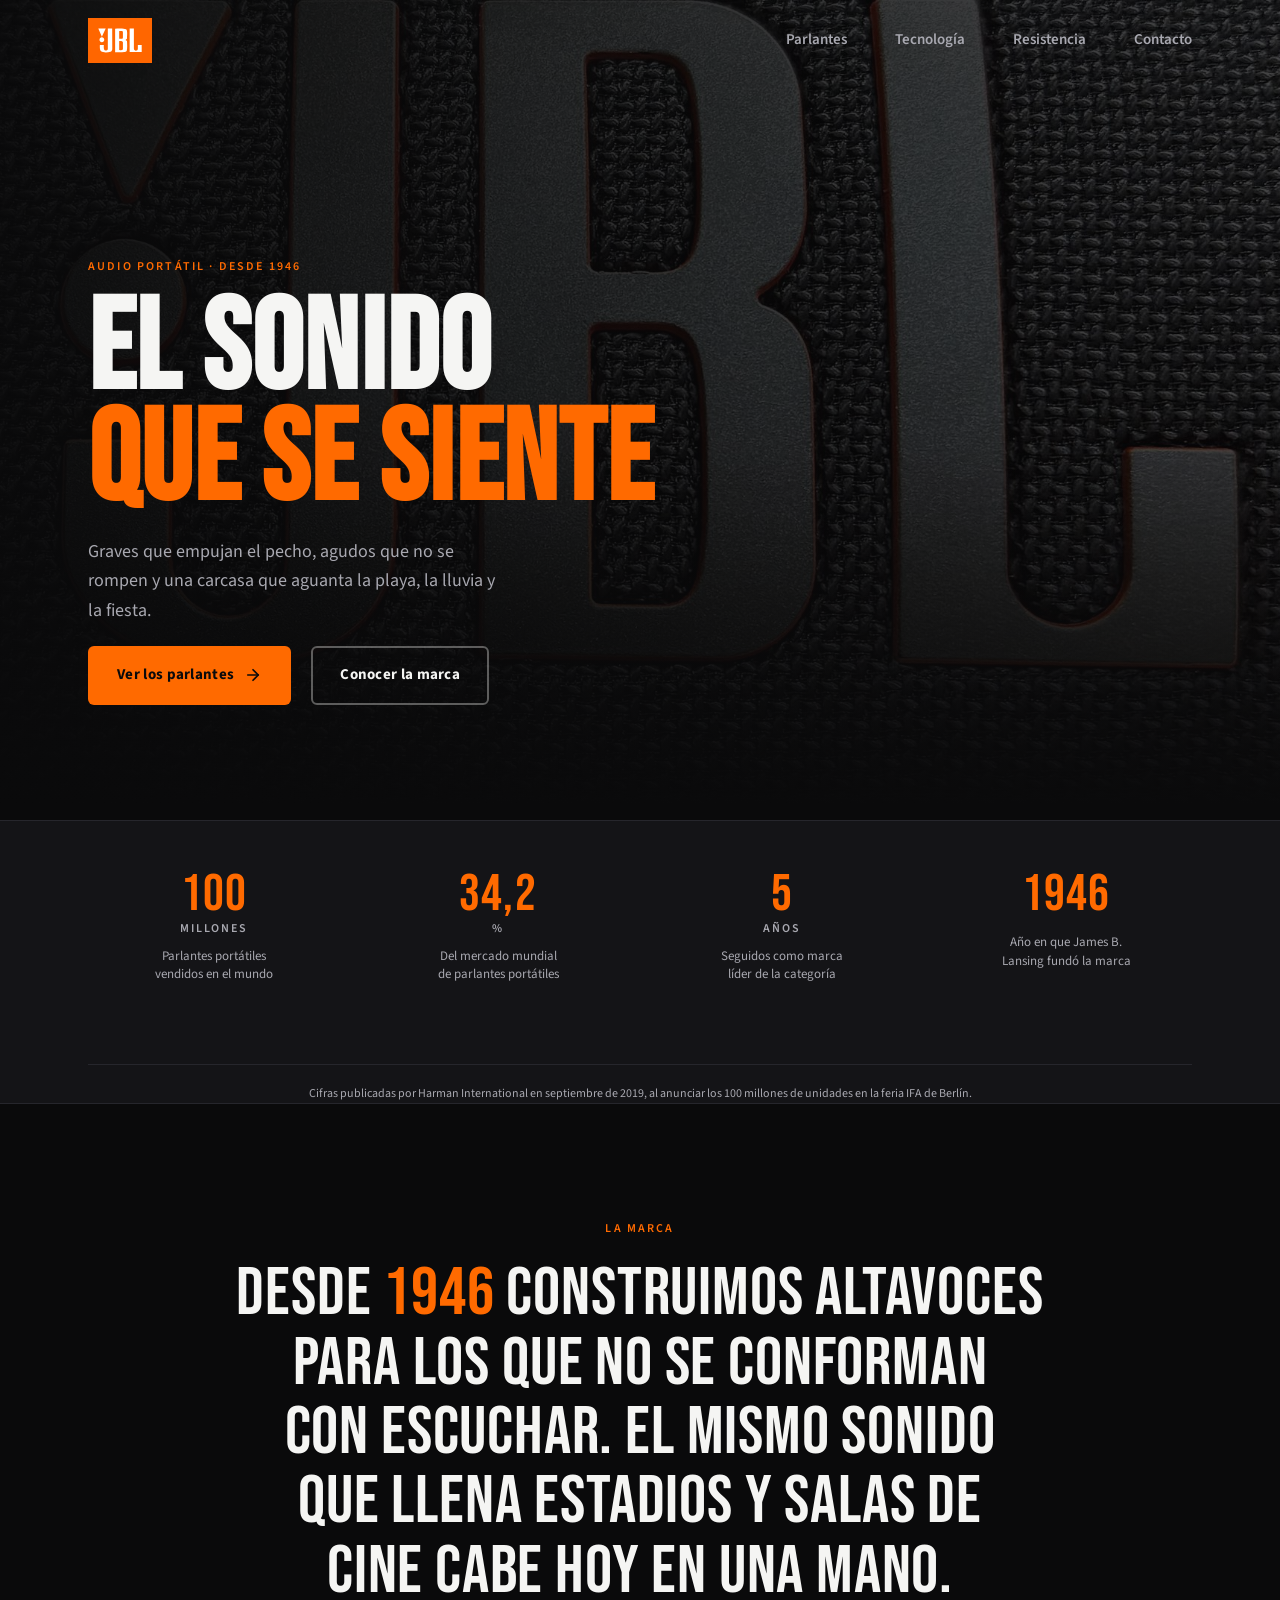
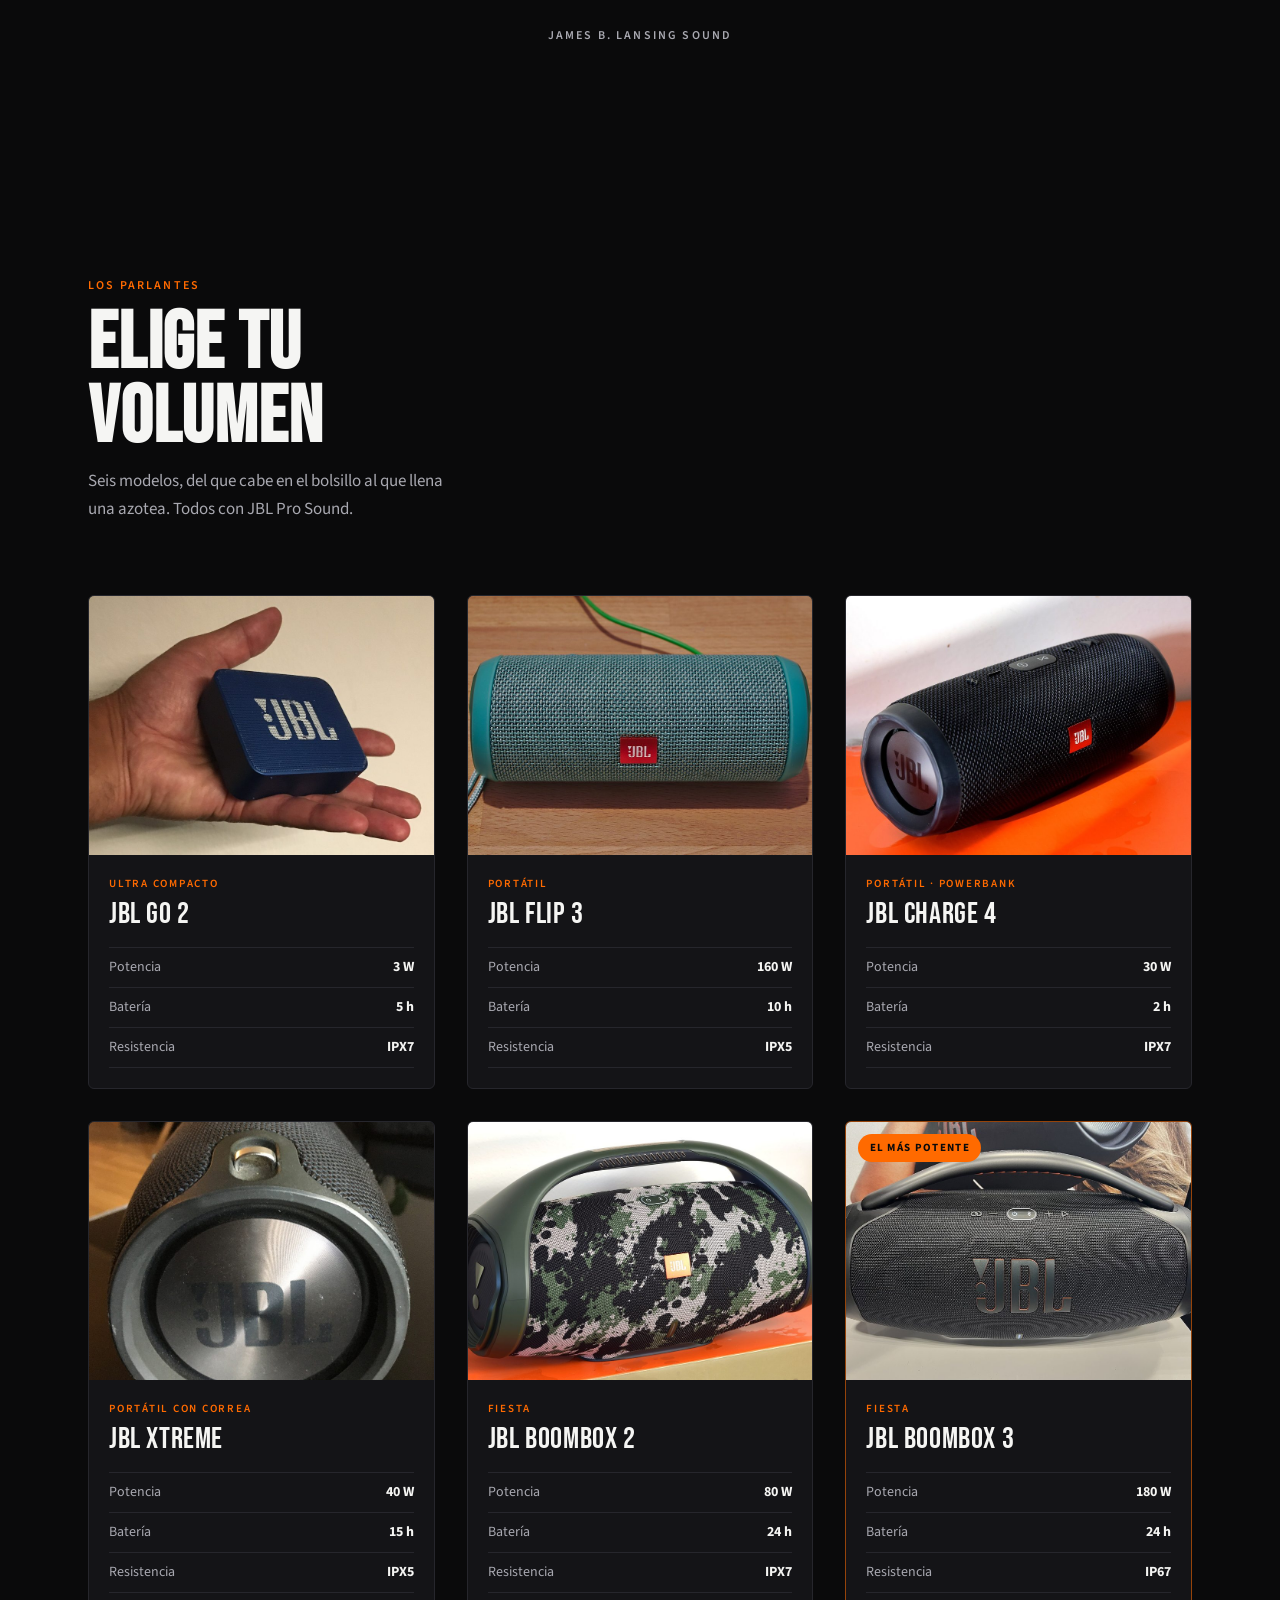
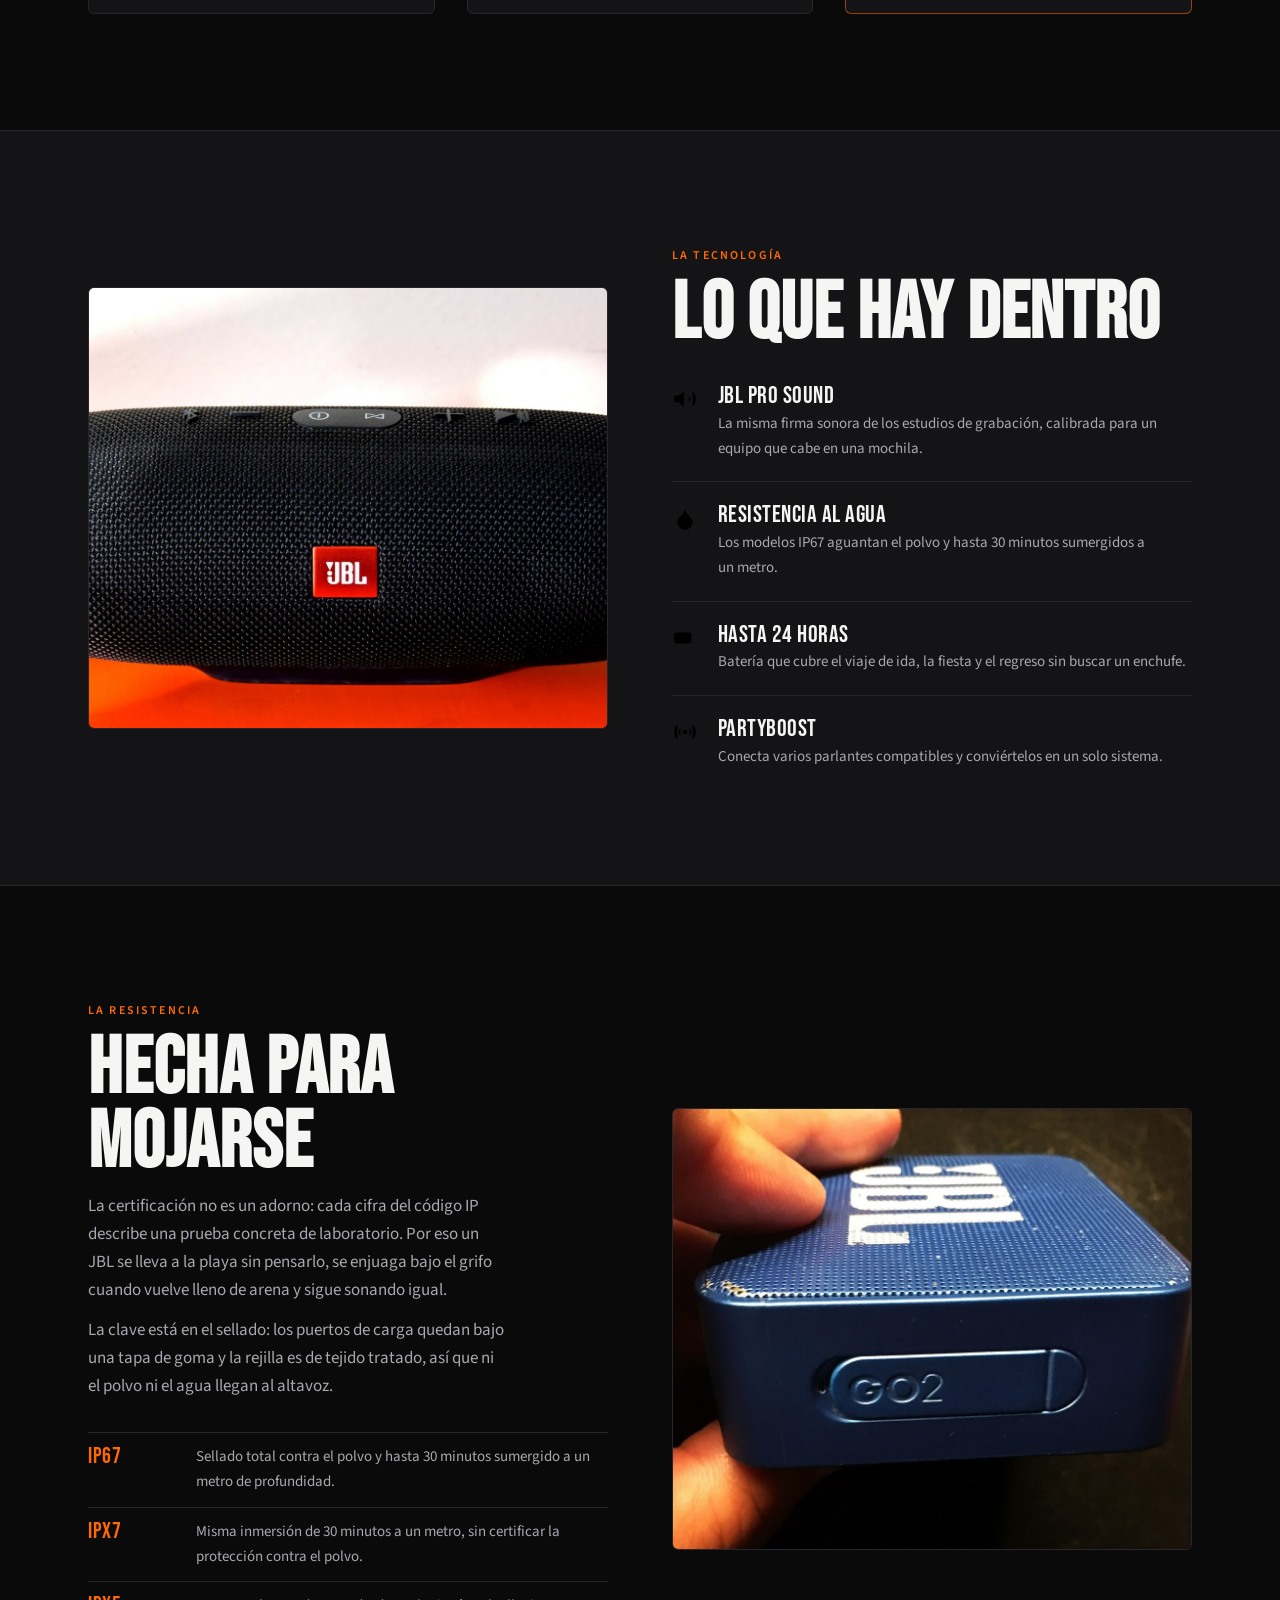
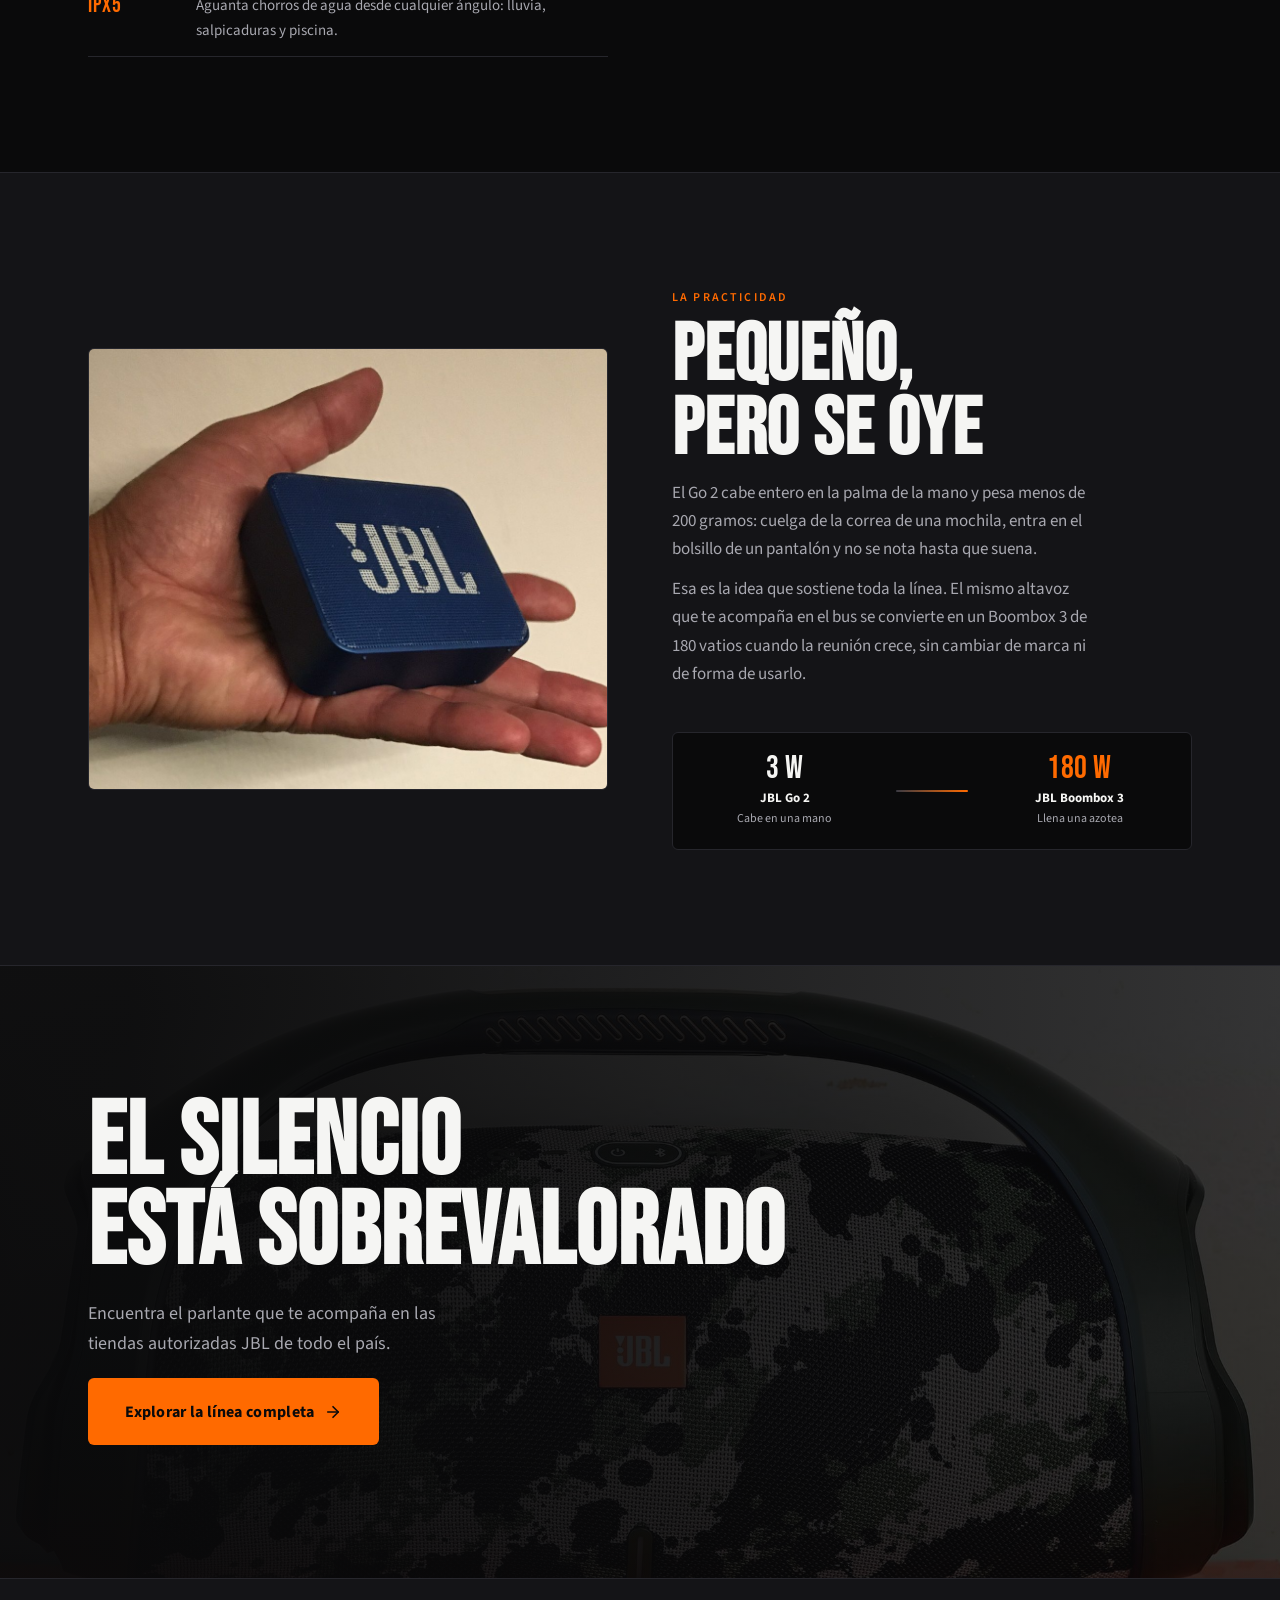
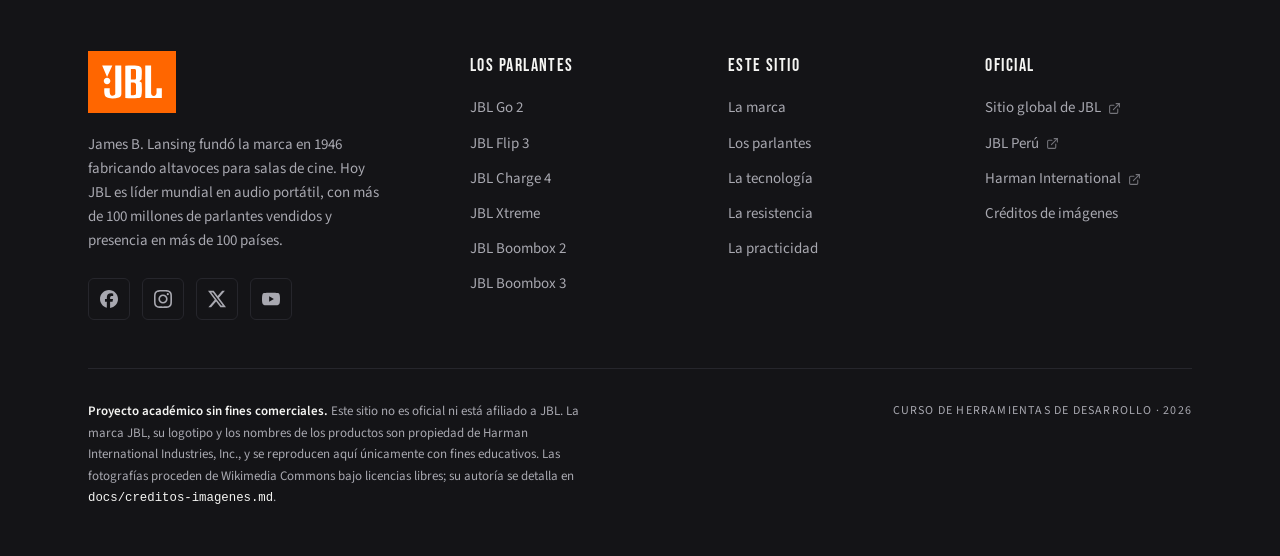
==== index.html @ 7447c2e7 "fix: restaura la guardia .js para que el contenido se vea sin JavaScript El refactor 12c2f37 quito l" ====
<!DOCTYPE html>
<html lang="es">
<head>
  <meta charset="UTF-8">
  <meta name="viewport" content="width=device-width, initial-scale=1.0">

  <title>JBL — El sonido que se siente</title>
  <meta name="description" content="Conoce la línea de parlantes portátiles JBL: JBL Pro Sound, resistencia al agua y hasta 24 horas de batería. Del Go 2 de bolsillo al Boombox 3 de 180 vatios.">
  <meta name="theme-color" content="#0a0a0b">

  <meta property="og:type" content="website">
  <meta property="og:title" content="JBL — El sonido que se siente">
  <meta property="og:description" content="Parlantes portátiles con JBL Pro Sound. Del Go 2 de bolsillo al Boombox 3 de 180 vatios.">
  <meta property="og:image" content="assets/img/hero-marca.jpg">
  <meta property="og:locale" content="es_PE">

  <link rel="preconnect" href="https://fonts.googleapis.com">
  <link rel="preconnect" href="https://fonts.gstatic.com" crossorigin>
  <link href="https://fonts.googleapis.com/css2?family=Bebas+Neue&family=Source+Sans+3:wght@300;400;600;700&display=swap" rel="stylesheet">
  <link rel="stylesheet" href="css/estilos.css">

  <!-- Marca que JavaScript está activo. Las apariciones al hacer scroll sólo
       se aplican si existe esta clase: sin JS la página se ve completa. -->
  <script>document.documentElement.classList.add('js');</script>
</head>
<body>

<a class="salto" href="#contenido">Saltar al contenido</a>

<!-- Iconos de trazo, estilo Lucide. Se definen una vez y se reutilizan. -->
<svg class="sprite" aria-hidden="true" focusable="false">
  <symbol id="ico-sonido" viewBox="0 0 24 24"><path d="M11 5 6 9H2v6h4l5 4V5Z"/><path d="M15.54 8.46a5 5 0 0 1 0 7.07"/><path d="M19.07 4.93a10 10 0 0 1 0 14.14"/></symbol>
  <symbol id="ico-agua" viewBox="0 0 24 24"><path d="M12 22a7 7 0 0 0 7-7c0-2-1-3.9-3-5.5s-3.5-4-4-6.5c-.5 2.5-2 4.9-4 6.5S5 13 5 15a7 7 0 0 0 7 7Z"/></symbol>
  <symbol id="ico-bateria" viewBox="0 0 24 24"><rect x="2" y="7" width="16" height="10" rx="2"/><path d="M22 11v2"/><path d="M6 11v2"/><path d="M10 11v2"/></symbol>
  <symbol id="ico-enlace" viewBox="0 0 24 24"><path d="M4.93 19.07a10 10 0 0 1 0-14.14"/><path d="M19.07 4.93a10 10 0 0 1 0 14.14"/><path d="M7.76 16.24a6 6 0 0 1 0-8.49"/><path d="M16.24 7.76a6 6 0 0 1 0 8.49"/><circle cx="12" cy="12" r="2"/></symbol>
  <symbol id="ico-flecha" viewBox="0 0 24 24"><path d="M5 12h14"/><path d="m12 5 7 7-7 7"/></symbol>
  <symbol id="ico-externo" viewBox="0 0 24 24"><path d="M18 13v6a2 2 0 0 1-2 2H5a2 2 0 0 1-2-2V8a2 2 0 0 1 2-2h6"/><path d="M15 3h6v6"/><path d="M10 14 21 3"/></symbol>
</svg>

<!-- Logotipos de las redes sociales. Van rellenos, no de trazo, que es como
     se dibujan las marcas y como se leen mejor en tamaño pequeño. -->
<svg class="sprite" aria-hidden="true" focusable="false">
  <symbol id="red-facebook" viewBox="0 0 24 24"><path d="M9.101 23.691v-7.98H6.627v-3.667h2.474v-1.58c0-4.085 1.848-5.978 5.858-5.978.401 0 .955.042 1.468.103a8.68 8.68 0 0 1 1.141.195v3.325a8.623 8.623 0 0 0-.653-.036 26.805 26.805 0 0 0-.733-.009c-.707 0-1.259.096-1.675.309a1.686 1.686 0 0 0-.679.622c-.258.42-.374.995-.374 1.752v1.297h3.919l-.386 2.103-.287 1.564h-3.246v8.245C19.396 23.238 24 18.179 24 12.044c0-6.627-5.373-12-12-12s-12 5.373-12 12c0 5.628 3.874 10.35 9.101 11.647Z"/></symbol>
  <symbol id="red-instagram" viewBox="0 0 24 24"><path d="M12 0C8.74 0 8.333.015 7.053.072 5.775.132 4.905.333 4.14.63c-.789.306-1.459.717-2.126 1.384S.935 3.35.63 4.14C.333 4.905.131 5.775.072 7.053.012 8.333 0 8.74 0 12s.015 3.667.072 4.947c.06 1.277.261 2.148.558 2.913.306.788.717 1.459 1.384 2.126.667.666 1.336 1.079 2.126 1.384.766.296 1.636.499 2.913.558C8.333 23.988 8.74 24 12 24s3.667-.015 4.947-.072c1.277-.06 2.148-.262 2.913-.558.788-.306 1.459-.718 2.126-1.384.666-.667 1.079-1.335 1.384-2.126.296-.765.499-1.636.558-2.913.06-1.28.072-1.687.072-4.947s-.015-3.667-.072-4.947c-.06-1.277-.262-2.149-.558-2.913-.306-.789-.718-1.459-1.384-2.126C21.319 1.347 20.651.935 19.86.63c-.765-.297-1.636-.499-2.913-.558C15.667.012 15.26 0 12 0zm0 2.16c3.203 0 3.585.016 4.85.071 1.17.055 1.805.249 2.227.415.562.217.96.477 1.382.896.419.42.679.819.896 1.381.164.422.36 1.057.413 2.227.057 1.266.07 1.646.07 4.85s-.015 3.585-.074 4.85c-.061 1.17-.256 1.805-.421 2.227-.224.562-.479.96-.899 1.382-.419.419-.824.679-1.38.896-.42.164-1.065.36-2.235.413-1.274.057-1.649.07-4.859.07-3.211 0-3.586-.015-4.859-.074-1.171-.061-1.816-.256-2.236-.421-.569-.224-.96-.479-1.379-.899-.421-.419-.69-.824-.9-1.38-.165-.42-.359-1.065-.42-2.235-.045-1.26-.061-1.649-.061-4.844 0-3.196.016-3.586.061-4.861.061-1.17.255-1.814.42-2.234.21-.57.479-.96.9-1.381.419-.419.81-.689 1.379-.898.42-.166 1.051-.361 2.221-.421 1.275-.045 1.65-.06 4.859-.06l.045.03zm0 3.678a6.162 6.162 0 1 0 0 12.324 6.162 6.162 0 1 0 0-12.324zM12 16c-2.21 0-4-1.79-4-4s1.79-4 4-4 4 1.79 4 4-1.79 4-4 4zm7.846-10.405a1.441 1.441 0 0 1-2.88 0 1.44 1.44 0 0 1 2.88 0z"/></symbol>
  <symbol id="red-x" viewBox="0 0 24 24"><path d="M18.901 1.153h3.68l-8.04 9.19L24 22.846h-7.406l-5.8-7.584-6.638 7.584H.474l8.6-9.83L0 1.154h7.594l5.243 6.932ZM17.61 20.644h2.039L6.486 3.24H4.298Z"/></symbol>
  <symbol id="red-youtube" viewBox="0 0 24 24"><path d="M23.498 6.186a3.016 3.016 0 0 0-2.122-2.136C19.505 3.545 12 3.545 12 3.545s-7.505 0-9.377.505A3.017 3.017 0 0 0 .502 6.186C0 8.07 0 12 0 12s0 3.93.502 5.814a3.016 3.016 0 0 0 2.122 2.136c1.871.505 9.376.505 9.376.505s7.505 0 9.377-.505a3.015 3.015 0 0 0 2.122-2.136C24 15.93 24 12 24 12s0-3.93-.502-5.814zM9.545 15.568V8.432L15.818 12l-6.273 3.568z"/></symbol>
</svg>

<!-- ================= NAVEGACIÓN ================= -->
<header class="nav" id="nav">
  <div class="nav__caja">
    <a class="marca" href="#inicio" aria-label="JBL, ir al inicio">
      <img src="assets/img/logo-jbl.svg" alt="JBL" width="64" height="45">
    </a>

    <nav class="nav__menu" id="menu" aria-label="Navegación principal">
      <a href="#parlantes">Parlantes</a>
      <a href="#tecnologia">Tecnología</a>
      <a href="#resistencia">Resistencia</a>
      <a href="#contacto">Contacto</a>
    </nav>

    <button class="nav__boton" id="navBoton" aria-label="Abrir menú" aria-expanded="false" aria-controls="menu">
      <span aria-hidden="true"></span>
      <span aria-hidden="true"></span>
    </button>
  </div>
</header>

<main id="contenido">

  <!-- ================= PORTADA ================= -->
  <section class="portada" id="inicio">
    <img class="portada__fondo" src="assets/img/hero-marca.jpg" alt="" aria-hidden="true">
    <div class="contenedor portada__contenido">
      <p class="etiqueta reveal">Audio portátil · Desde 1946</p>
      <h1 class="portada__titulo reveal">
        El sonido<br>
        <span class="acento">que se siente</span>
      </h1>
      <p class="portada__bajada reveal">
        Graves que empujan el pecho, agudos que no se rompen y una carcasa que
        aguanta la playa, la lluvia y la fiesta.
      </p>
      <div class="acciones reveal">
        <a class="boton boton--solido" href="#parlantes">
          Ver los parlantes
          <svg class="boton__ico" aria-hidden="true"><use href="#ico-flecha"/></svg>
        </a>
        <a class="boton boton--linea" href="#marca">Conocer la marca</a>
      </div>
    </div>
  </section>

  <!-- ================= CIFRAS ================= -->
  <section class="cifras" aria-label="La marca en cifras">
    <div class="contenedor">
      <div class="cifras__rejilla">
        <div class="cifra">
          <p class="cifra__dato">100<span class="cifra__unidad">millones</span></p>
          <p class="cifra__pie">Parlantes portátiles vendidos en el mundo</p>
        </div>
        <div class="cifra">
          <p class="cifra__dato">34,2<span class="cifra__unidad">%</span></p>
          <p class="cifra__pie">Del mercado mundial de parlantes portátiles</p>
        </div>
        <div class="cifra">
          <p class="cifra__dato">5<span class="cifra__unidad">años</span></p>
          <p class="cifra__pie">Seguidos como marca líder de la categoría</p>
        </div>
        <div class="cifra">
          <p class="cifra__dato">1946</p>
          <p class="cifra__pie">Año en que James B. Lansing fundó la marca</p>
        </div>
      </div>
      <p class="cifras__fuente">
        Cifras publicadas por Harman International en septiembre de 2019, al
        anunciar los 100 millones de unidades en la feria IFA de Berlín.
      </p>
    </div>
  </section>

  <!-- ================= MARCA ================= -->
  <section class="seccion" id="marca">
    <div class="contenedor bloque-marca">
      <p class="etiqueta reveal">La marca</p>
      <p class="declaracion reveal">
        Desde <strong>1946</strong> construimos altavoces para los que no se
        conforman con escuchar. El mismo sonido que llena estadios y salas de
        cine cabe hoy en una mano.
      </p>
      <p class="firma reveal">James B. Lansing Sound</p>
    </div>
  </section>

  <!-- ================= PARLANTES ================= -->
  <section class="seccion" id="parlantes">
    <div class="contenedor">
      <header class="cabecera">
        <p class="etiqueta reveal">Los parlantes</p>
        <h2 class="titulo reveal">Elige tu volumen</h2>
        <p class="cabecera__texto reveal">
          Seis modelos, del que cabe en el bolsillo al que llena una azotea.
          Todos con JBL Pro&nbsp;Sound.
        </p>
      </header>

      <div class="galeria">

        <article id="go-2" class="tarjeta reveal">
          <div class="tarjeta__foto">
            <img src="assets/img/productos/go-2.jpg" alt="Parlante JBL Go 2 azul sostenido en la palma de una mano" loading="lazy" width="900" height="675">
          </div>
          <div class="tarjeta__cuerpo">
            <p class="tarjeta__tipo">Ultra compacto</p>
            <h3 class="tarjeta__nombre">JBL Go 2</h3>
            <ul class="specs">
              <li><span>Potencia</span><strong>3 W</strong></li>
              <li><span>Batería</span><strong>5 h</strong></li>
              <li><span>Resistencia</span><strong>IPX7</strong></li>
            </ul>
          </div>
        </article>

        <article id="flip-3" class="tarjeta reveal">
          <div class="tarjeta__foto">
            <img src="assets/img/productos/flip-3.jpg" alt="Parlante JBL Flip 3 turquesa apoyado sobre una mesa de madera" loading="lazy" width="900" height="675">
          </div>
          <div class="tarjeta__cuerpo">
            <p class="tarjeta__tipo">Portátil</p>
            <h3 class="tarjeta__nombre">JBL Flip 3</h3>
            <ul class="specs">
              <li><span>Potencia</span><strong>160 W</strong></li>
              <li><span>Batería</span><strong>10 h</strong></li>
              <li><span>Resistencia</span><strong>IPX5</strong></li>
            </ul>
          </div>
        </article>

        <article id="charge-4" class="tarjeta reveal">
          <div class="tarjeta__foto">
            <img src="assets/img/productos/charge-4.jpg" alt="Parlante JBL Charge 4 negro sobre una superficie naranja" loading="lazy" width="900" height="675">
          </div>
          <div class="tarjeta__cuerpo">
            <p class="tarjeta__tipo">Portátil · Powerbank</p>
            <h3 class="tarjeta__nombre">JBL Charge 4</h3>
            <ul class="specs">
              <li><span>Potencia</span><strong>30 W</strong></li>
              <li><span>Batería</span><strong>2 h</strong></li>
              <li><span>Resistencia</span><strong>IPX7</strong></li>
            </ul>
          </div>
        </article>

        <article id="xtreme" class="tarjeta reveal">
          <div class="tarjeta__foto">
            <img src="assets/img/productos/xtreme.jpg" alt="Detalle del radiador pasivo lateral de un parlante JBL Xtreme" loading="lazy" width="900" height="675">
          </div>
          <div class="tarjeta__cuerpo">
            <p class="tarjeta__tipo">Portátil con correa</p>
            <h3 class="tarjeta__nombre">JBL Xtreme</h3>
            <ul class="specs">
              <li><span>Potencia</span><strong>40 W</strong></li>
              <li><span>Batería</span><strong>15 h</strong></li>
              <li><span>Resistencia</span><strong>IPX5</strong></li>
            </ul>
          </div>
        </article>

        <article id="boombox-2" class="tarjeta reveal">
          <div class="tarjeta__foto">
            <img src="assets/img/productos/boombox-2.jpg" alt="Parlante JBL Boombox 2 con acabado de camuflaje y asa de transporte" loading="lazy" width="900" height="675">
          </div>
          <div class="tarjeta__cuerpo">
            <p class="tarjeta__tipo">Fiesta</p>
            <h3 class="tarjeta__nombre">JBL Boombox 2</h3>
            <ul class="specs">
              <li><span>Potencia</span><strong>80 W</strong></li>
              <li><span>Batería</span><strong>24 h</strong></li>
              <li><span>Resistencia</span><strong>IPX7</strong></li>
            </ul>
          </div>
        </article>

        <article id="boombox-3" class="tarjeta tarjeta--destacada reveal">
          <p class="tarjeta__sello">El más potente</p>
          <div class="tarjeta__foto">
            <img src="assets/img/productos/boombox-3.jpg" alt="Parlante JBL Boombox 3 negro sujeto por su asa" loading="lazy" width="900" height="675">
          </div>
          <div class="tarjeta__cuerpo">
            <p class="tarjeta__tipo">Fiesta</p>
            <h3 class="tarjeta__nombre">JBL Boombox 3</h3>
            <ul class="specs">
              <li><span>Potencia</span><strong>180 W</strong></li>
              <li><span>Batería</span><strong>24 h</strong></li>
              <li><span>Resistencia</span><strong>IP67</strong></li>
            </ul>
          </div>
        </article>

      </div>
    </div>
  </section>


  <!-- ================= TECNOLOGÍA ================= -->
  <section class="seccion tecnologia" id="tecnologia">
    <div class="contenedor duo">

      <figure class="duo__foto reveal">
        <img src="assets/img/tecnologia.jpg" alt="Vista frontal de un parlante JBL Charge 4 mostrando la rejilla y el logotipo" loading="lazy" width="1400" height="900">
      </figure>

      <div class="duo__texto">
        <p class="etiqueta reveal">La tecnología</p>
        <h2 class="titulo reveal">Lo que hay dentro</h2>

        <ul class="rasgos">
          <li class="rasgo reveal">
            <svg class="rasgo__ico" aria-hidden="true"><use href="#ico-sonido"/></svg>
            <div>
              <h3>JBL Pro Sound</h3>
              <p>La misma firma sonora de los estudios de grabación, calibrada para un equipo que cabe en una mochila.</p>
            </div>
          </li>
          <li class="rasgo reveal">
            <svg class="rasgo__ico" aria-hidden="true"><use href="#ico-agua"/></svg>
            <div>
              <h3>Resistencia al agua</h3>
              <p>Los modelos IP67 aguantan el polvo y hasta 30 minutos sumergidos a un metro.</p>
            </div>
          </li>
          <li class="rasgo reveal">
            <svg class="rasgo__ico" aria-hidden="true"><use href="#ico-bateria"/></svg>
            <div>
              <h3>Hasta 24 horas</h3>
              <p>Batería que cubre el viaje de ida, la fiesta y el regreso sin buscar un enchufe.</p>
            </div>
          </li>
          <li class="rasgo reveal">
            <svg class="rasgo__ico" aria-hidden="true"><use href="#ico-enlace"/></svg>
            <div>
              <h3>PartyBoost</h3>
              <p>Conecta varios parlantes compatibles y conviértelos en un solo sistema.</p>
            </div>
          </li>
        </ul>
      </div>

    </div>
  </section>

  <!-- ================= RESISTENCIA ================= -->
  <section class="seccion" id="resistencia">
    <div class="contenedor duo duo--invertido">

      <div class="duo__texto">
        <p class="etiqueta reveal">La resistencia</p>
        <h2 class="titulo reveal">Hecha para mojarse</h2>
        <p class="duo__parrafo reveal">
          La certificación no es un adorno: cada cifra del código IP describe
          una prueba concreta de laboratorio. Por eso un JBL se lleva a la
          playa sin pensarlo, se enjuaga bajo el grifo cuando vuelve lleno de
          arena y sigue sonando igual.
        </p>
        <p class="duo__parrafo reveal">
          La clave está en el sellado: los puertos de carga quedan bajo una
          tapa de goma y la rejilla es de tejido tratado, así que ni el polvo
          ni el agua llegan al altavoz.
        </p>

        <dl class="datos reveal">
          <div class="datos__fila">
            <dt>IP67</dt>
            <dd>Sellado total contra el polvo y hasta 30 minutos sumergido a un metro de profundidad.</dd>
          </div>
          <div class="datos__fila">
            <dt>IPX7</dt>
            <dd>Misma inmersión de 30 minutos a un metro, sin certificar la protección contra el polvo.</dd>
          </div>
          <div class="datos__fila">
            <dt>IPX5</dt>
            <dd>Aguanta chorros de agua desde cualquier ángulo: lluvia, salpicaduras y piscina.</dd>
          </div>
        </dl>
      </div>

      <figure class="duo__foto reveal">
        <img src="assets/img/resistencia.jpg" alt="Lateral de un JBL Go 2 con la tapa de goma que sella los puertos de carga" loading="lazy" width="1200" height="900">
      </figure>

    </div>
  </section>

  <!-- ================= PRACTICIDAD ================= -->
  <section class="seccion practicidad" id="practicidad">
    <div class="contenedor duo">

      <figure class="duo__foto reveal">
        <img src="assets/img/practicidad.jpg" alt="Un JBL Go 2 apoyado en la palma de una mano, más pequeño que los dedos" loading="lazy" width="1200" height="900">
      </figure>

      <div class="duo__texto">
        <p class="etiqueta reveal">La practicidad</p>
        <h2 class="titulo reveal">Pequeño,<br>pero se oye</h2>
        <p class="duo__parrafo reveal">
          El Go 2 cabe entero en la palma de la mano y pesa menos de 200
          gramos: cuelga de la correa de una mochila, entra en el bolsillo de
          un pantalón y no se nota hasta que suena.
        </p>
        <p class="duo__parrafo reveal">
          Esa es la idea que sostiene toda la línea. El mismo altavoz que te
          acompaña en el bus se convierte en un Boombox 3 de 180 vatios cuando
          la reunión crece, sin cambiar de marca ni de forma de usarlo.
        </p>

        <div class="comparativa reveal">
          <div class="comparativa__polo">
            <p class="comparativa__valor">3 W</p>
            <p class="comparativa__nombre">JBL Go 2</p>
            <p class="comparativa__nota">Cabe en una mano</p>
          </div>
          <div class="comparativa__barra" aria-hidden="true"></div>
          <div class="comparativa__polo comparativa__polo--fuerte">
            <p class="comparativa__valor">180 W</p>
            <p class="comparativa__nombre">JBL Boombox 3</p>
            <p class="comparativa__nota">Llena una azotea</p>
          </div>
        </div>
      </div>

    </div>
  </section>


  <!-- ================= CIERRE ================= -->
  <section class="cierre" id="contacto">
    <img class="cierre__fondo" src="assets/img/cierre.jpg" alt="" aria-hidden="true" loading="lazy">
    <div class="contenedor cierre__contenido">
      <h2 class="cierre__titulo reveal">El silencio<br>está sobrevalorado</h2>
      <p class="cierre__texto reveal">
        Encuentra el parlante que te acompaña en las tiendas autorizadas JBL
        de todo el país.
      </p>
      <a class="boton boton--solido boton--grande reveal" href="#parlantes">
        Explorar la línea completa
        <svg class="boton__ico" aria-hidden="true"><use href="#ico-flecha"/></svg>
      </a>
    </div>
  </section>

</main>

<footer class="pie">
  <div class="contenedor">

    <div class="pie__rejilla">

      <!-- Columna de marca -->
      <div class="pie__marca">
        <a class="marca" href="#inicio" aria-label="JBL, ir al inicio">
          <img src="assets/img/logo-jbl.svg" alt="JBL" width="88" height="62">
        </a>
        <p class="pie__resumen">
          James B. Lansing fundó la marca en 1946 fabricando altavoces para
          salas de cine. Hoy JBL es líder mundial en audio portátil, con más de
          100 millones de parlantes vendidos y presencia en más de 100 países.
        </p>
        <ul class="redes">
          <li>
            <a href="https://www.facebook.com/JBL" target="_blank" rel="noopener noreferrer" aria-label="JBL en Facebook">
              <svg class="redes__ico" aria-hidden="true"><use href="#red-facebook"/></svg>
            </a>
          </li>
          <li>
            <a href="https://www.instagram.com/jblaudio/" target="_blank" rel="noopener noreferrer" aria-label="JBL en Instagram">
              <svg class="redes__ico" aria-hidden="true"><use href="#red-instagram"/></svg>
            </a>
          </li>
          <li>
            <a href="https://x.com/JBLaudio" target="_blank" rel="noopener noreferrer" aria-label="JBL en X, antes Twitter">
              <svg class="redes__ico" aria-hidden="true"><use href="#red-x"/></svg>
            </a>
          </li>
          <li>
            <a href="https://www.youtube.com/@jbl" target="_blank" rel="noopener noreferrer" aria-label="JBL en YouTube">
              <svg class="redes__ico" aria-hidden="true"><use href="#red-youtube"/></svg>
            </a>
          </li>
        </ul>
      </div>

      <!-- Los parlantes -->
      <nav class="pie__columna" aria-label="Los parlantes">
        <h2 class="pie__titulo">Los parlantes</h2>
        <ul>
          <li><a href="#go-2">JBL Go 2</a></li>
          <li><a href="#flip-3">JBL Flip 3</a></li>
          <li><a href="#charge-4">JBL Charge 4</a></li>
          <li><a href="#xtreme">JBL Xtreme</a></li>
          <li><a href="#boombox-2">JBL Boombox 2</a></li>
          <li><a href="#boombox-3">JBL Boombox 3</a></li>
        </ul>
      </nav>

      <!-- Este sitio -->
      <nav class="pie__columna" aria-label="Secciones del sitio">
        <h2 class="pie__titulo">Este sitio</h2>
        <ul>
          <li><a href="#marca">La marca</a></li>
          <li><a href="#parlantes">Los parlantes</a></li>
          <li><a href="#tecnologia">La tecnología</a></li>
          <li><a href="#resistencia">La resistencia</a></li>
          <li><a href="#practicidad">La practicidad</a></li>
        </ul>
      </nav>

      <!-- Enlaces externos -->
      <nav class="pie__columna" aria-label="Enlaces oficiales">
        <h2 class="pie__titulo">Oficial</h2>
        <ul>
          <li>
            <a href="https://www.jbl.com/" target="_blank" rel="noopener noreferrer">
              Sitio global de JBL
              <svg class="pie__ico" aria-hidden="true"><use href="#ico-externo"/></svg>
            </a>
          </li>
          <li>
            <a href="https://www.jbl.com.pe/" target="_blank" rel="noopener noreferrer">
              JBL Perú
              <svg class="pie__ico" aria-hidden="true"><use href="#ico-externo"/></svg>
            </a>
          </li>
          <li>
            <a href="https://www.harman.com/" target="_blank" rel="noopener noreferrer">
              Harman International
              <svg class="pie__ico" aria-hidden="true"><use href="#ico-externo"/></svg>
            </a>
          </li>
          <li>
            <a href="docs/creditos-imagenes.md">Créditos de imágenes</a>
          </li>
        </ul>
      </nav>

    </div>

    <!-- Aviso legal -->
    <div class="pie__barra">
      <p class="pie__aviso">
        <strong>Proyecto académico sin fines comerciales.</strong> Este sitio no
        es oficial ni está afiliado a JBL. La marca JBL, su logotipo y los
        nombres de los productos son propiedad de Harman International
        Industries, Inc., y se reproducen aquí únicamente con fines educativos.
        Las fotografías proceden de Wikimedia Commons bajo licencias libres; su
        autoría se detalla en <code>docs/creditos-imagenes.md</code>.
      </p>
      <p class="pie__firma">
        Curso de Herramientas de Desarrollo · 2026
      </p>
    </div>

  </div>
</footer>

<script src="js/main.js"></script>
</body>
</html>
---- css/estilos.css ----
/* =========================================================================
   JBL — Landing publicitaria
   Fondo oscuro con un solo color de acento. Las fotografías mandan; el
   movimiento se limita a una aparición suave al hacer scroll.
   ========================================================================= */

/* ------------------------------ 1. TOKENS ------------------------------ */

:root {
  /* Color */
  --fondo:        #0a0a0b;
  --superficie:   #141417;
  --superficie-2: #1c1c21;
  --borde:        #26262c;
  --borde-fuerte: #3a3a43;

  --tinta:        #f5f5f3;
  --tinta-suave:  #a8a8b0;

  --acento:       #ff6a00;
  --acento-claro: #ff8c3d;

  /* Tipografía */
  --display: "Bebas Neue", "Arial Narrow", Impact, sans-serif;
  --texto:   "Source Sans 3", -apple-system, "Segoe UI", Roboto, sans-serif;

  /* Ritmo vertical: TODAS las secciones usan el mismo valor. De ahí viene
     la sensación de orden; mezclar separaciones es lo que descuadra. */
  --seccion:   clamp(4.5rem, 9vw, 7.5rem);
  --contenedor: 1200px;
  --margen:    clamp(1.25rem, 5vw, 3rem);

  /* Escala de espaciado */
  --e-xs: 0.35rem;
  --e-sm: 0.75rem;
  --e-md: 1.25rem;
  --e-lg: 2rem;
  --e-xl: 3rem;
  --e-2xl: 4.5rem;

  --radio: 6px;

  /* Movimiento */
  --curva: cubic-bezier(0.22, 1, 0.36, 1);
  --rapido: 180ms;
  --medio: 320ms;

  --z-fondo: 1;
  --z-contenido: 10;
  --z-nav: 30;

  color-scheme: dark;
}

/* ------------------------------ 2. BASE ------------------------------ */

*, *::before, *::after { box-sizing: border-box; }
* { margin: 0; padding: 0; }

html {
  scroll-behavior: smooth;
  scroll-padding-top: 5rem;
  -webkit-text-size-adjust: 100%;
}

body {
  background: var(--fondo);
  color: var(--tinta);
  font-family: var(--texto);
  font-size: 1.0625rem;
  line-height: 1.65;
  overflow-x: hidden;
  -webkit-font-smoothing: antialiased;
}

img { display: block; max-width: 100%; height: auto; }
svg { display: block; }
a { color: inherit; text-decoration: none; }
ul { list-style: none; }

.sprite { position: absolute; width: 0; height: 0; overflow: hidden; }

:focus-visible {
  outline: 2px solid var(--acento);
  outline-offset: 3px;
  border-radius: 2px;
}

.salto {
  position: absolute;
  left: var(--e-md);
  top: -100px;
  z-index: 100;
  padding: 0.75rem 1.25rem;
  background: var(--acento);
  color: #0a0a0b;
  font-weight: 700;
  transition: top var(--rapido) var(--curva);
}
.salto:focus { top: var(--e-md); }

/* ------------------------------ 3. ESTRUCTURA ------------------------------ */

/* Un único ancho de contenedor para toda la página: así los bordes de
   cada sección caen siempre en la misma línea vertical. */
.contenedor {
  width: 100%;
  max-width: var(--contenedor);
  margin-inline: auto;
  padding-inline: var(--margen);
}

.seccion { padding-block: var(--seccion); }

.cabecera {
  display: flex;
  flex-direction: column;
  gap: var(--e-sm);
  max-width: 46ch;
  margin-bottom: var(--e-2xl);
}
.cabecera__texto {
  color: var(--tinta-suave);
  text-wrap: pretty;
}

/* ------------------------------ 4. TIPOGRAFÍA ------------------------------ */

.etiqueta {
  font-size: 0.75rem;
  font-weight: 600;
  letter-spacing: 0.18em;
  text-transform: uppercase;
  color: var(--acento);
}

.titulo {
  font-family: var(--display);
  font-size: clamp(2.75rem, 6.5vw, 5rem);
  line-height: 0.92;
  letter-spacing: 0.01em;
  text-transform: uppercase;
  text-wrap: balance;
}

.acento { color: var(--acento); }

/* ------------------------------ 5. BOTONES ------------------------------ */

.acciones {
  display: flex;
  flex-wrap: wrap;
  gap: var(--e-md);
}

.boton {
  display: inline-flex;
  align-items: center;
  gap: 0.6rem;
  padding: 0.95rem 1.7rem;
  font-size: 0.9375rem;
  font-weight: 700;
  letter-spacing: 0.02em;
  border-radius: var(--radio);
  border: 2px solid transparent;
  cursor: pointer;
  transition: background-color var(--rapido) var(--curva),
              border-color var(--rapido) var(--curva),
              color var(--rapido) var(--curva);
}

.boton--solido { background: var(--acento); color: #0a0a0b; }
.boton--solido:hover { background: var(--acento-claro); }

.boton--linea { border-color: rgba(245, 245, 243, 0.35); color: var(--tinta); }
.boton--linea:hover {
  border-color: var(--tinta);
  background: rgba(245, 245, 243, 0.08);
}

.boton--grande { padding: 1.15rem 2.2rem; font-size: 1rem; }

.boton__ico {
  width: 18px;
  height: 18px;
  fill: none;
  stroke: currentColor;
  stroke-width: 2.2;
  stroke-linecap: round;
  stroke-linejoin: round;
  transition: transform var(--rapido) var(--curva);
}
.boton:hover .boton__ico { transform: translateX(4px); }

/* ------------------------------ 6. APARICIÓN ------------------------------ */

/* Sólo se esconde si el navegador ejecuta JavaScript; sin él, la página
   se ve completa. */
.js .reveal {
  opacity: 0;
  transform: translateY(16px);
  transition: opacity var(--medio) var(--curva),
              transform var(--medio) var(--curva);
}
.js .reveal.visible { opacity: 1; transform: none; }

/* ------------------------------ 7. NAVEGACIÓN ------------------------------ */

.nav {
  position: fixed;
  inset: 0 0 auto 0;
  z-index: var(--z-nav);
  border-bottom: 1px solid transparent;
  transition: background-color var(--medio) var(--curva),
              border-color var(--medio) var(--curva);
}
.nav.compacta {
  background: rgba(10, 10, 11, 0.85);
  backdrop-filter: blur(14px);
  -webkit-backdrop-filter: blur(14px);
  border-bottom-color: var(--borde);
}

.nav__caja {
  max-width: var(--contenedor);
  margin-inline: auto;
  padding: 1.1rem var(--margen);
  display: flex;
  align-items: center;
  justify-content: space-between;
  gap: var(--e-lg);
}

/* El logotipo es el oficial, en SVG: escala sin perder nitidez. */
.marca { display: inline-flex; align-items: center; }
.marca img { width: 64px; height: auto; }

.nav__menu { display: flex; gap: var(--e-xl); font-size: 0.9375rem; font-weight: 600; }
.nav__menu a { color: var(--tinta-suave); transition: color var(--rapido) var(--curva); }
.nav__menu a:hover { color: var(--tinta); }

.nav__boton {
  display: none;
  flex-direction: column;
  justify-content: center;
  gap: 5px;
  width: 44px;
  height: 44px;
  background: none;
  border: 1px solid var(--borde-fuerte);
  border-radius: var(--radio);
  cursor: pointer;
}
.nav__boton span {
  display: block;
  width: 18px;
  height: 2px;
  margin-inline: auto;
  background: var(--tinta);
  transition: transform var(--rapido) var(--curva);
}
.nav__boton[aria-expanded="true"] span:first-child { transform: translateY(3.5px) rotate(45deg); }
.nav__boton[aria-expanded="true"] span:last-child  { transform: translateY(-3.5px) rotate(-45deg); }

/* ------------------------------ 8. PORTADA ------------------------------ */

.portada {
  position: relative;
  min-height: min(92svh, 820px);
  display: flex;
  align-items: flex-end;
  padding-block: calc(var(--seccion) + 4rem) var(--seccion);
  overflow: hidden;
}

/* La foto va detrás, a sangre, con un velo que garantiza el contraste. */
.portada__fondo {
  position: absolute;
  inset: 0;
  z-index: var(--z-fondo);
  width: 100%;
  height: 100%;
  object-fit: cover;
  object-position: center;
}
.portada::after {
  content: "";
  position: absolute;
  inset: 0;
  z-index: var(--z-fondo);
  background:
    linear-gradient(to right, rgba(10,10,11,.92) 0%, rgba(10,10,11,.62) 55%, rgba(10,10,11,.45) 100%),
    linear-gradient(to top, var(--fondo) 2%, transparent 45%);
}

.portada__contenido {
  position: relative;
  z-index: var(--z-contenido);
  display: flex;
  flex-direction: column;
  align-items: flex-start;
  gap: var(--e-md);
}

.portada__titulo {
  font-family: var(--display);
  font-size: clamp(3.25rem, 10vw, 8rem);
  line-height: 0.86;
  letter-spacing: 0.01em;
  text-transform: uppercase;
}

.portada__bajada {
  max-width: 46ch;
  font-size: 1.125rem;
  color: var(--tinta-suave);
  text-wrap: pretty;
}

/* ------------------------------ 9. CIFRAS ------------------------------ */

.cifras {
  border-block: 1px solid var(--borde);
  background: var(--superficie);
}
.cifras__rejilla {
  display: grid;
  grid-template-columns: repeat(4, 1fr);
  gap: var(--e-lg);
  padding-block: var(--e-xl);
}
.cifra { text-align: center; }
.cifra__dato {
  font-family: var(--display);
  font-size: clamp(2.25rem, 4.5vw, 3.25rem);
  line-height: 1;
  letter-spacing: 0.02em;
  font-variant-numeric: tabular-nums;
  color: var(--acento);
}
/* La unidad va debajo y más pequeña: la cifra se lee de un golpe. */
.cifra__unidad {
  display: block;
  margin-top: 0.1rem;
  font-family: var(--texto);
  font-size: 0.75rem;
  font-weight: 600;
  letter-spacing: 0.16em;
  text-transform: uppercase;
  color: var(--tinta-suave);
}
.cifra__pie {
  margin-top: var(--e-sm);
  max-width: 22ch;
  margin-inline: auto;
  font-size: 0.8125rem;
  line-height: 1.45;
  color: var(--tinta-suave);
  text-wrap: pretty;
}
.cifras__fuente {
  margin-top: var(--e-lg);
  padding-top: var(--e-md);
  border-top: 1px solid var(--borde);
  font-size: 0.75rem;
  line-height: 1.5;
  color: var(--tinta-suave);
  text-align: center;
}

/* ------------------------------ 10. MARCA ------------------------------ */

.bloque-marca {
  display: flex;
  flex-direction: column;
  align-items: center;
  gap: var(--e-md);
  text-align: center;
}
.declaracion {
  max-width: 30ch;
  font-family: var(--display);
  font-size: clamp(2.25rem, 5.5vw, 4.25rem);
  line-height: 1.02;
  letter-spacing: 0.012em;
  text-transform: uppercase;
  text-wrap: balance;
}
.declaracion strong { color: var(--acento); font-weight: 400; }
.firma {
  font-size: 0.75rem;
  font-weight: 600;
  letter-spacing: 0.18em;
  text-transform: uppercase;
  color: var(--tinta-suave);
}

/* ------------------------------ 11. PARLANTES ------------------------------ */

/* Rejilla uniforme: todas las tarjetas del mismo tamaño y la misma
   proporción de foto. Es lo que hace que el bloque se lea ordenado. */
.galeria {
  display: grid;
  grid-template-columns: repeat(3, 1fr);
  gap: var(--e-lg);
}

.tarjeta {
  position: relative;
  display: flex;
  flex-direction: column;
  background: var(--superficie);
  border: 1px solid var(--borde);
  border-radius: var(--radio);
  overflow: hidden;
  transition: border-color var(--medio) var(--curva),
              background-color var(--medio) var(--curva);
}
.tarjeta:hover { border-color: var(--borde-fuerte); background: var(--superficie-2); }
.tarjeta--destacada { border-color: rgba(255, 106, 0, 0.55); }

.tarjeta__foto {
  aspect-ratio: 4 / 3;
  overflow: hidden;
  background: #000;
}
.tarjeta__foto img {
  width: 100%;
  height: 100%;
  object-fit: cover;
  transition: transform 500ms var(--curva);
}
.tarjeta:hover .tarjeta__foto img { transform: scale(1.04); }

.tarjeta__sello {
  position: absolute;
  top: var(--e-sm);
  left: var(--e-sm);
  z-index: var(--z-contenido);
  padding: 0.3rem 0.7rem;
  border-radius: 999px;
  background: var(--acento);
  color: #0a0a0b;
  font-size: 0.6875rem;
  font-weight: 700;
  letter-spacing: 0.12em;
  text-transform: uppercase;
}

.tarjeta__cuerpo {
  display: flex;
  flex-direction: column;
  gap: var(--e-xs);
  padding: var(--e-md);
}
.tarjeta__tipo {
  font-size: 0.6875rem;
  font-weight: 600;
  letter-spacing: 0.16em;
  text-transform: uppercase;
  color: var(--acento);
}
.tarjeta__nombre {
  font-family: var(--display);
  font-size: 1.9rem;
  line-height: 1;
  letter-spacing: 0.02em;
  text-transform: uppercase;
  font-weight: 400;
}

.specs {
  margin-top: var(--e-sm);
  border-top: 1px solid var(--borde);
}
.specs li {
  display: flex;
  align-items: baseline;
  justify-content: space-between;
  gap: var(--e-md);
  padding: 0.5rem 0;
  border-bottom: 1px solid var(--borde);
  font-size: 0.875rem;
}
.specs span { color: var(--tinta-suave); }
.specs strong { font-weight: 700; font-variant-numeric: tabular-nums; }


/* ------------------------------ 12. TECNOLOGÍA ------------------------------ */

.tecnologia { background: var(--superficie); border-block: 1px solid var(--borde); }
.practicidad { background: var(--superficie); border-block: 1px solid var(--borde); }

/* Bloque de dos columnas reutilizable: foto a un lado, texto al otro.
   Las secciones alternan el lado con .duo--invertido. */
.duo {
  display: grid;
  grid-template-columns: minmax(0, 1fr) minmax(0, 1fr);
  gap: clamp(2rem, 5vw, 4rem);
  align-items: center;
}

.duo__foto {
  border-radius: var(--radio);
  overflow: hidden;
  border: 1px solid var(--borde);
}
.duo__foto img { width: 100%; aspect-ratio: 4 / 3.4; object-fit: cover; }

.duo__texto { display: flex; flex-direction: column; gap: var(--e-sm); }

@media (min-width: 1001px) {
  .duo--invertido .duo__texto { order: -1; }
}
.duo__parrafo {
  max-width: 52ch;
  color: var(--tinta-suave);
  text-wrap: pretty;
}
.duo__parrafo:first-of-type { margin-top: var(--e-xs); }

/* Lista de definiciones para los grados de protección */
.datos {
  margin-top: var(--e-md);
  border-top: 1px solid var(--borde);
}
.datos__fila {
  display: grid;
  grid-template-columns: 5.5rem minmax(0, 1fr);
  gap: var(--e-md);
  padding: var(--e-sm) 0;
  border-bottom: 1px solid var(--borde);
}
.datos__fila dt {
  font-family: var(--display);
  font-size: 1.35rem;
  line-height: 1.1;
  letter-spacing: 0.04em;
  color: var(--acento);
}
.datos__fila dd {
  font-size: 0.9375rem;
  color: var(--tinta-suave);
  text-wrap: pretty;
}

/* Comparación de los dos extremos de la línea */
.comparativa {
  display: grid;
  grid-template-columns: minmax(0, 1fr) auto minmax(0, 1fr);
  align-items: center;
  gap: var(--e-md);
  margin-top: var(--e-lg);
  padding: var(--e-md);
  border: 1px solid var(--borde);
  border-radius: var(--radio);
  background: var(--fondo);
}
.comparativa__polo { text-align: center; }
.comparativa__valor {
  font-family: var(--display);
  font-size: 2rem;
  line-height: 1;
  letter-spacing: 0.02em;
  font-variant-numeric: tabular-nums;
}
.comparativa__polo--fuerte .comparativa__valor { color: var(--acento); }
.comparativa__nombre {
  margin-top: 0.2rem;
  font-size: 0.8125rem;
  font-weight: 700;
}
.comparativa__nota {
  font-size: 0.75rem;
  color: var(--tinta-suave);
}
.comparativa__barra {
  width: clamp(2rem, 6vw, 4.5rem);
  height: 2px;
  border-radius: 2px;
  background: linear-gradient(to right, var(--borde-fuerte), var(--acento));
}

.rasgos {
  display: flex;
  flex-direction: column;
  gap: var(--e-md);
  margin-top: var(--e-md);
}
.rasgo {
  display: grid;
  grid-template-columns: auto minmax(0, 1fr);
  gap: var(--e-md);
  align-items: start;
  padding-top: var(--e-md);
  border-top: 1px solid var(--borde);
}
.rasgo:first-child { padding-top: 0; border-top: 0; }
.rasgo__ico {
  width: 26px;
  height: 26px;
  margin-top: 0.2rem;
  color: var(--acento);
}
.rasgo h3 {
  font-family: var(--display);
  font-size: 1.5rem;
  line-height: 1.1;
  letter-spacing: 0.02em;
  text-transform: uppercase;
  font-weight: 400;
}
.rasgo p {
  margin-top: 0.15rem;
  font-size: 0.9375rem;
  color: var(--tinta-suave);
  text-wrap: pretty;
}


/* ------------------------------ 13. CIERRE ------------------------------ */

.cierre {
  position: relative;
  padding-block: calc(var(--seccion) * 1.15);
  overflow: hidden;
}
.cierre__fondo {
  position: absolute;
  inset: 0;
  z-index: var(--z-fondo);
  width: 100%;
  height: 100%;
  object-fit: cover;
}
.cierre::after {
  content: "";
  position: absolute;
  inset: 0;
  z-index: var(--z-fondo);
  background: linear-gradient(to right, rgba(10,10,11,.94) 10%, rgba(10,10,11,.55) 100%);
}
.cierre__contenido {
  position: relative;
  z-index: var(--z-contenido);
  display: flex;
  flex-direction: column;
  align-items: flex-start;
  gap: var(--e-md);
}
.cierre__titulo {
  font-family: var(--display);
  font-size: clamp(2.75rem, 8vw, 6.5rem);
  line-height: 0.88;
  letter-spacing: 0.01em;
  text-transform: uppercase;
}
.cierre__texto {
  max-width: 44ch;
  font-size: 1.125rem;
  color: var(--tinta-suave);
  text-wrap: pretty;
}

/* ------------------------------ 14. PIE ------------------------------ */

.pie {
  padding-block: var(--e-2xl) var(--e-xl);
  border-top: 1px solid var(--borde);
  background: var(--superficie);
}

/* La columna de marca pesa más que las de enlaces: por eso 1.6fr. */
.pie__rejilla {
  display: grid;
  grid-template-columns: 1.6fr repeat(3, 1fr);
  gap: clamp(2rem, 4vw, 3.5rem);
  padding-bottom: var(--e-xl);
  border-bottom: 1px solid var(--borde);
}

.pie__marca {
  display: flex;
  flex-direction: column;
  align-items: flex-start;
  gap: var(--e-md);
}
.pie__marca .marca img { width: 88px; }

.pie__resumen {
  max-width: 42ch;
  font-size: 0.9375rem;
  line-height: 1.6;
  color: var(--tinta-suave);
  text-wrap: pretty;
}

/* Redes sociales */
.redes {
  display: flex;
  gap: var(--e-sm);
  margin-top: var(--e-xs);
}
.redes a {
  display: grid;
  place-items: center;
  width: 42px;
  height: 42px;
  border: 1px solid var(--borde);
  border-radius: var(--radio);
  color: var(--tinta-suave);
  transition: color var(--rapido) var(--curva),
              border-color var(--rapido) var(--curva),
              background-color var(--rapido) var(--curva);
}
.redes a:hover {
  color: #0a0a0b;
  background: var(--acento);
  border-color: var(--acento);
}
.redes__ico {
  width: 18px;
  height: 18px;
  fill: currentColor;
}

/* Columnas de enlaces */
.pie__columna { display: flex; flex-direction: column; gap: var(--e-sm); }
.pie__titulo {
  font-family: var(--display);
  font-size: 1.15rem;
  letter-spacing: 0.08em;
  text-transform: uppercase;
  font-weight: 400;
  color: var(--tinta);
}
.pie__columna ul { display: flex; flex-direction: column; gap: 0.45rem; }
.pie__columna a {
  display: inline-flex;
  align-items: center;
  gap: 0.4rem;
  font-size: 0.9375rem;
  color: var(--tinta-suave);
  transition: color var(--rapido) var(--curva);
}
.pie__columna a:hover { color: var(--acento); }
.pie__ico {
  width: 13px;
  height: 13px;
  fill: none;
  stroke: currentColor;
  stroke-width: 2;
  stroke-linecap: round;
  stroke-linejoin: round;
  opacity: 0.65;
}

/* Aviso legal */
.pie__barra {
  display: flex;
  flex-wrap: wrap;
  align-items: flex-start;
  justify-content: space-between;
  gap: var(--e-md);
  padding-top: var(--e-lg);
}
.pie__aviso {
  flex: 1 1 42ch;
  max-width: 82ch;
  font-size: 0.8125rem;
  line-height: 1.65;
  color: var(--tinta-suave);
  text-wrap: pretty;
}
.pie__aviso strong { color: var(--tinta); font-weight: 600; }
.pie__aviso code {
  font-family: ui-monospace, Consolas, monospace;
  font-size: 0.95em;
  color: var(--tinta);
}
.pie__firma {
  flex: 0 0 auto;
  font-size: 0.75rem;
  letter-spacing: 0.1em;
  text-transform: uppercase;
  color: var(--tinta-suave);
}


/* ------------------------------ 15. RESPONSIVE ------------------------------ */

@media (max-width: 1000px) {
  .galeria { grid-template-columns: repeat(2, 1fr); }
  .pie__rejilla { grid-template-columns: repeat(2, 1fr); }
  .pie__marca { grid-column: 1 / -1; }
  .cifras__rejilla { grid-template-columns: repeat(2, 1fr); row-gap: var(--e-xl); }

  /* En una sola columna la foto siempre va arriba, sin importar el orden
     que tuviera en el escritorio. */
  .duo { grid-template-columns: minmax(0, 1fr); }
  .duo__foto { order: -1; }
}

@media (max-width: 860px) {
  .nav__boton { display: flex; }

  .nav__menu {
    position: absolute;
    inset: 100% var(--margen) auto var(--margen);
    flex-direction: column;
    gap: 0;
    padding: var(--e-xs) 0;
    background: var(--superficie);
    border: 1px solid var(--borde);
    border-radius: var(--radio);
    opacity: 0;
    transform: translateY(-8px);
    transform-origin: top center;
    pointer-events: none;
    transition: opacity var(--rapido) var(--curva),
                transform var(--rapido) var(--curva);
  }
  .nav__menu.abierto { opacity: 1; transform: none; pointer-events: auto; }
  .nav__menu a { padding: 0.8rem var(--e-md); }

  .portada { min-height: auto; padding-block: calc(var(--seccion) + 3rem) var(--seccion); }
  .portada::after {
    background:
      linear-gradient(to right, rgba(10,10,11,.9) 0%, rgba(10,10,11,.72) 100%),
      linear-gradient(to top, var(--fondo) 2%, transparent 50%);
  }
}

@media (max-width: 560px) {
  .galeria { grid-template-columns: minmax(0, 1fr); }
  .pie__rejilla { grid-template-columns: minmax(0, 1fr); }
  .pie__marca { grid-column: auto; }
  .cifras__rejilla { grid-template-columns: minmax(0, 1fr); }
  .comparativa { grid-template-columns: minmax(0, 1fr); }
  .comparativa__barra { width: 100%; }
  .datos__fila { grid-template-columns: minmax(0, 1fr); gap: 0.2rem; }
  .boton { width: 100%; justify-content: center; }
  .acciones { width: 100%; }
  .declaracion { max-width: 100%; }
}

/* ------------------------------ 16. MOVIMIENTO REDUCIDO ------------------------------ */

@media (prefers-reduced-motion: reduce) {
  html { scroll-behavior: auto; }
  *, *::before, *::after {
    animation-duration: 0.01ms !important;
    animation-iteration-count: 1 !important;
    transition-duration: 0.01ms !important;
  }
  .js .reveal { opacity: 1; transform: none; }
  .tarjeta:hover .tarjeta__foto img { transform: none; }
}
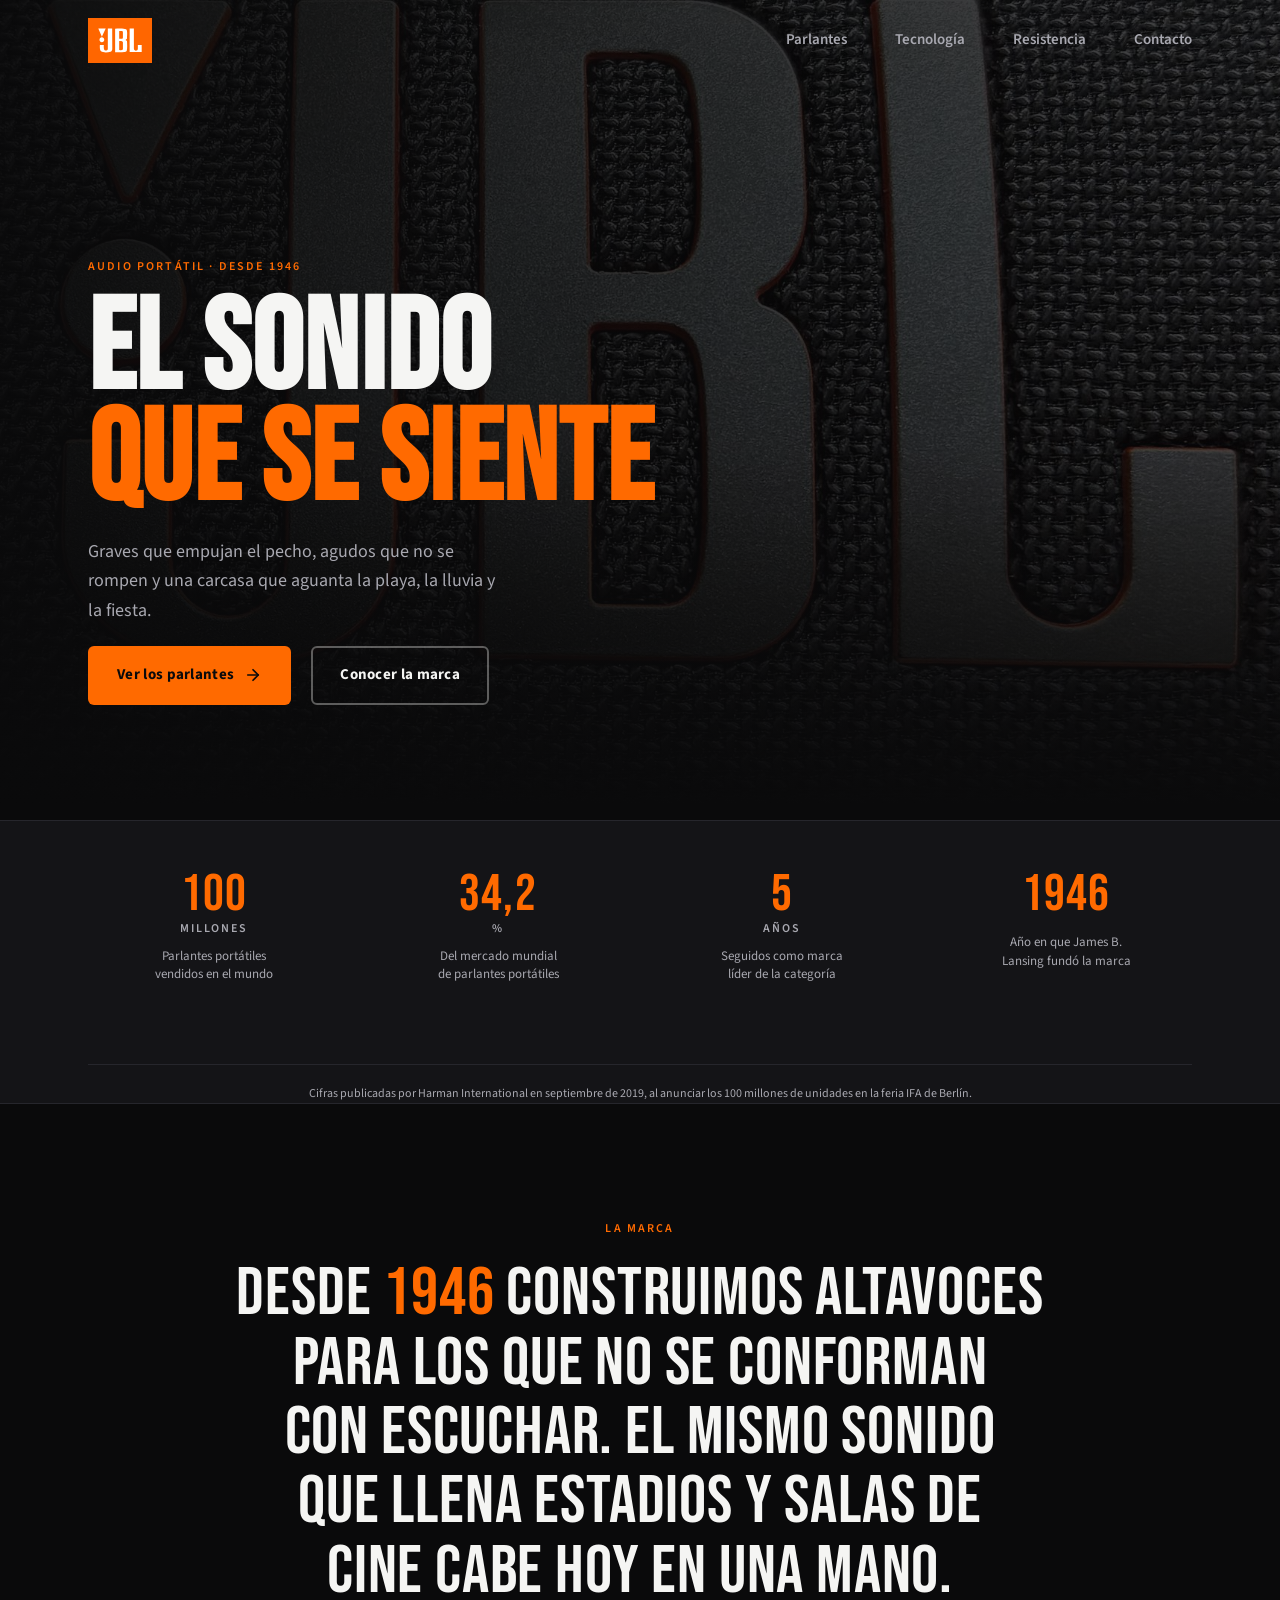
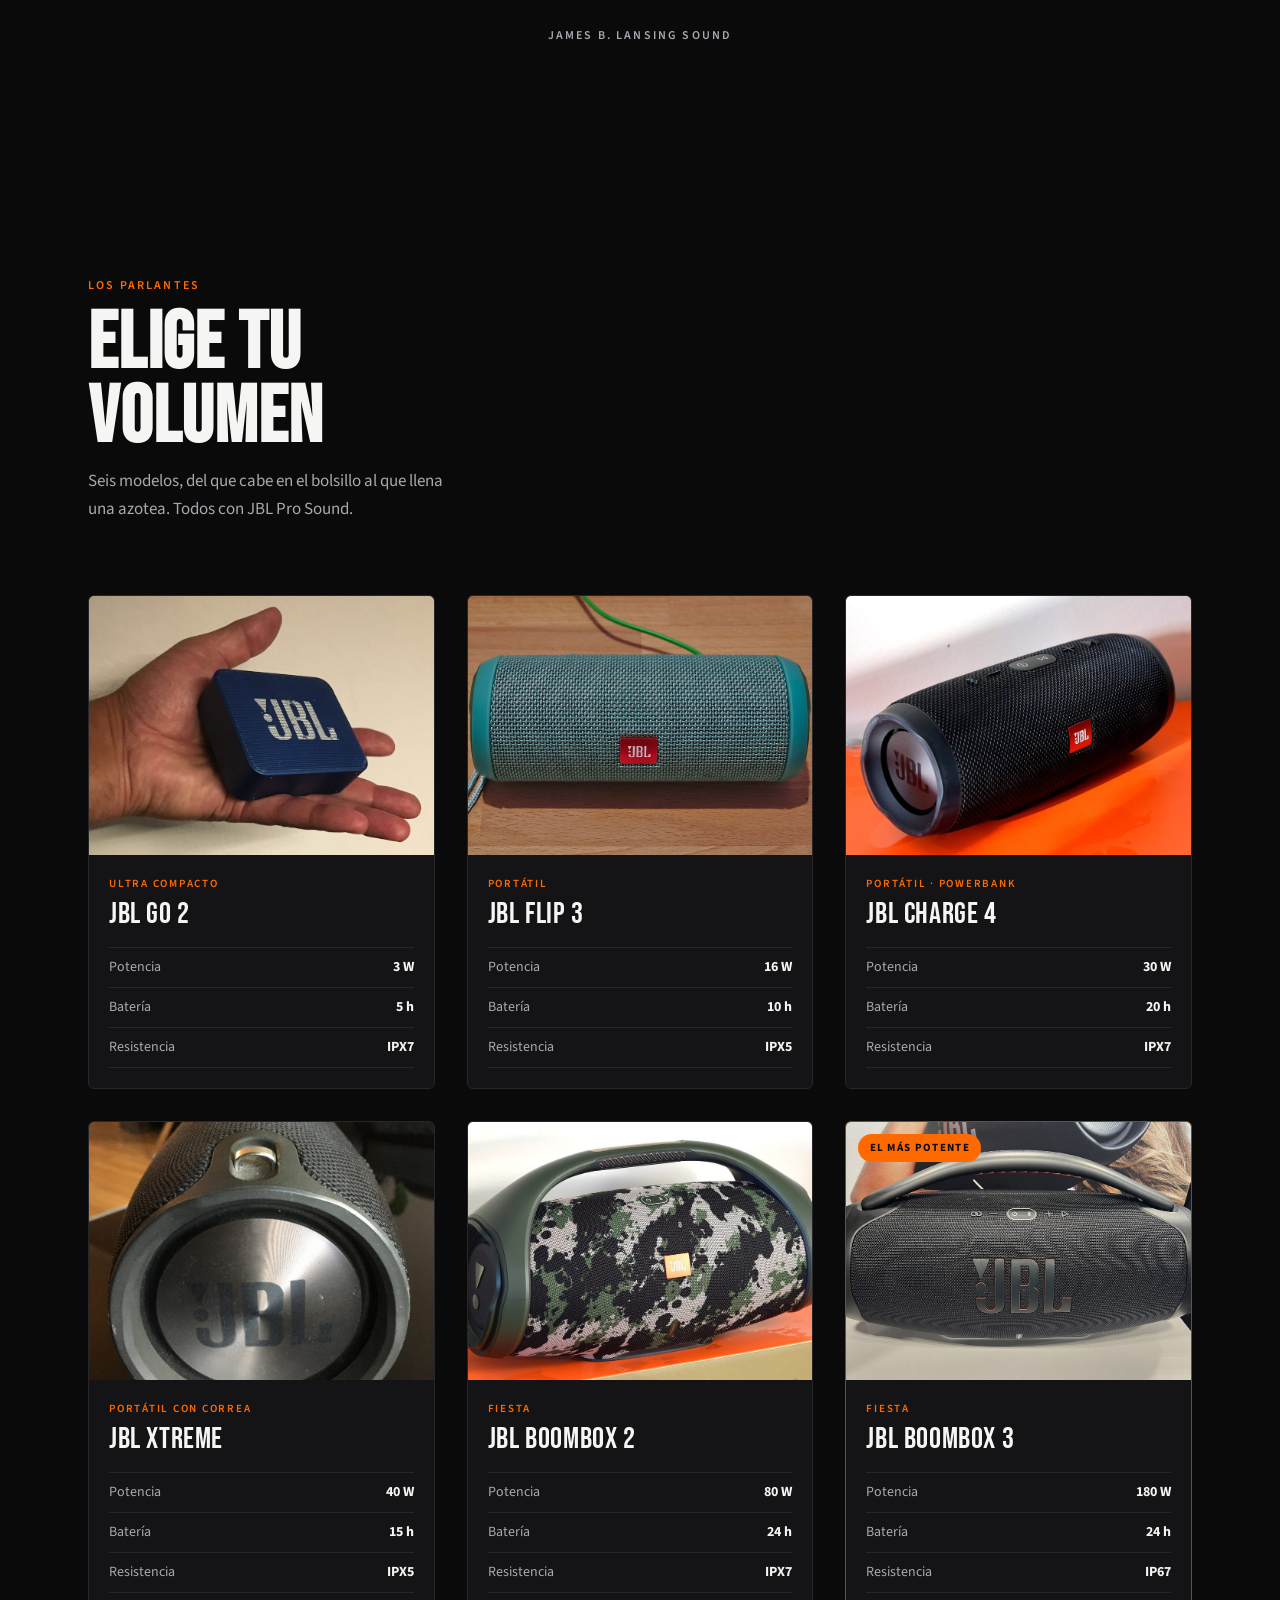
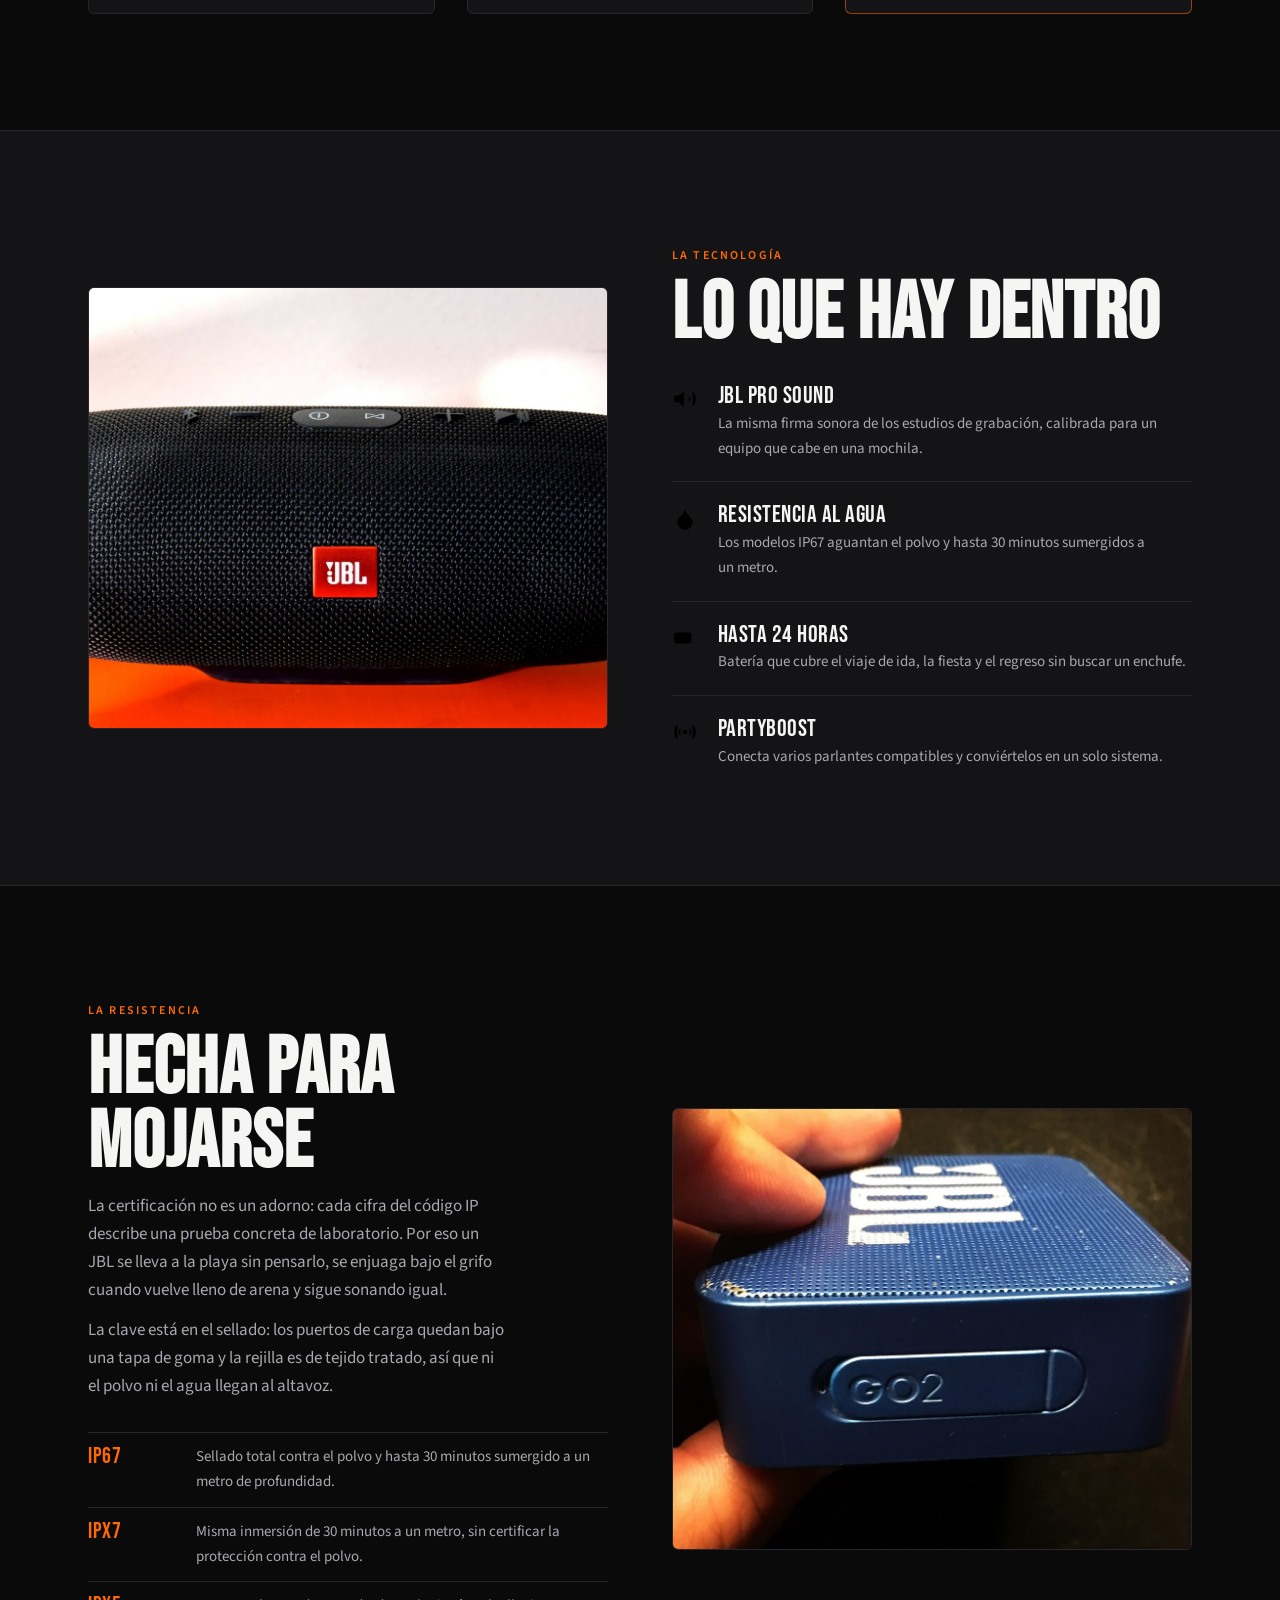
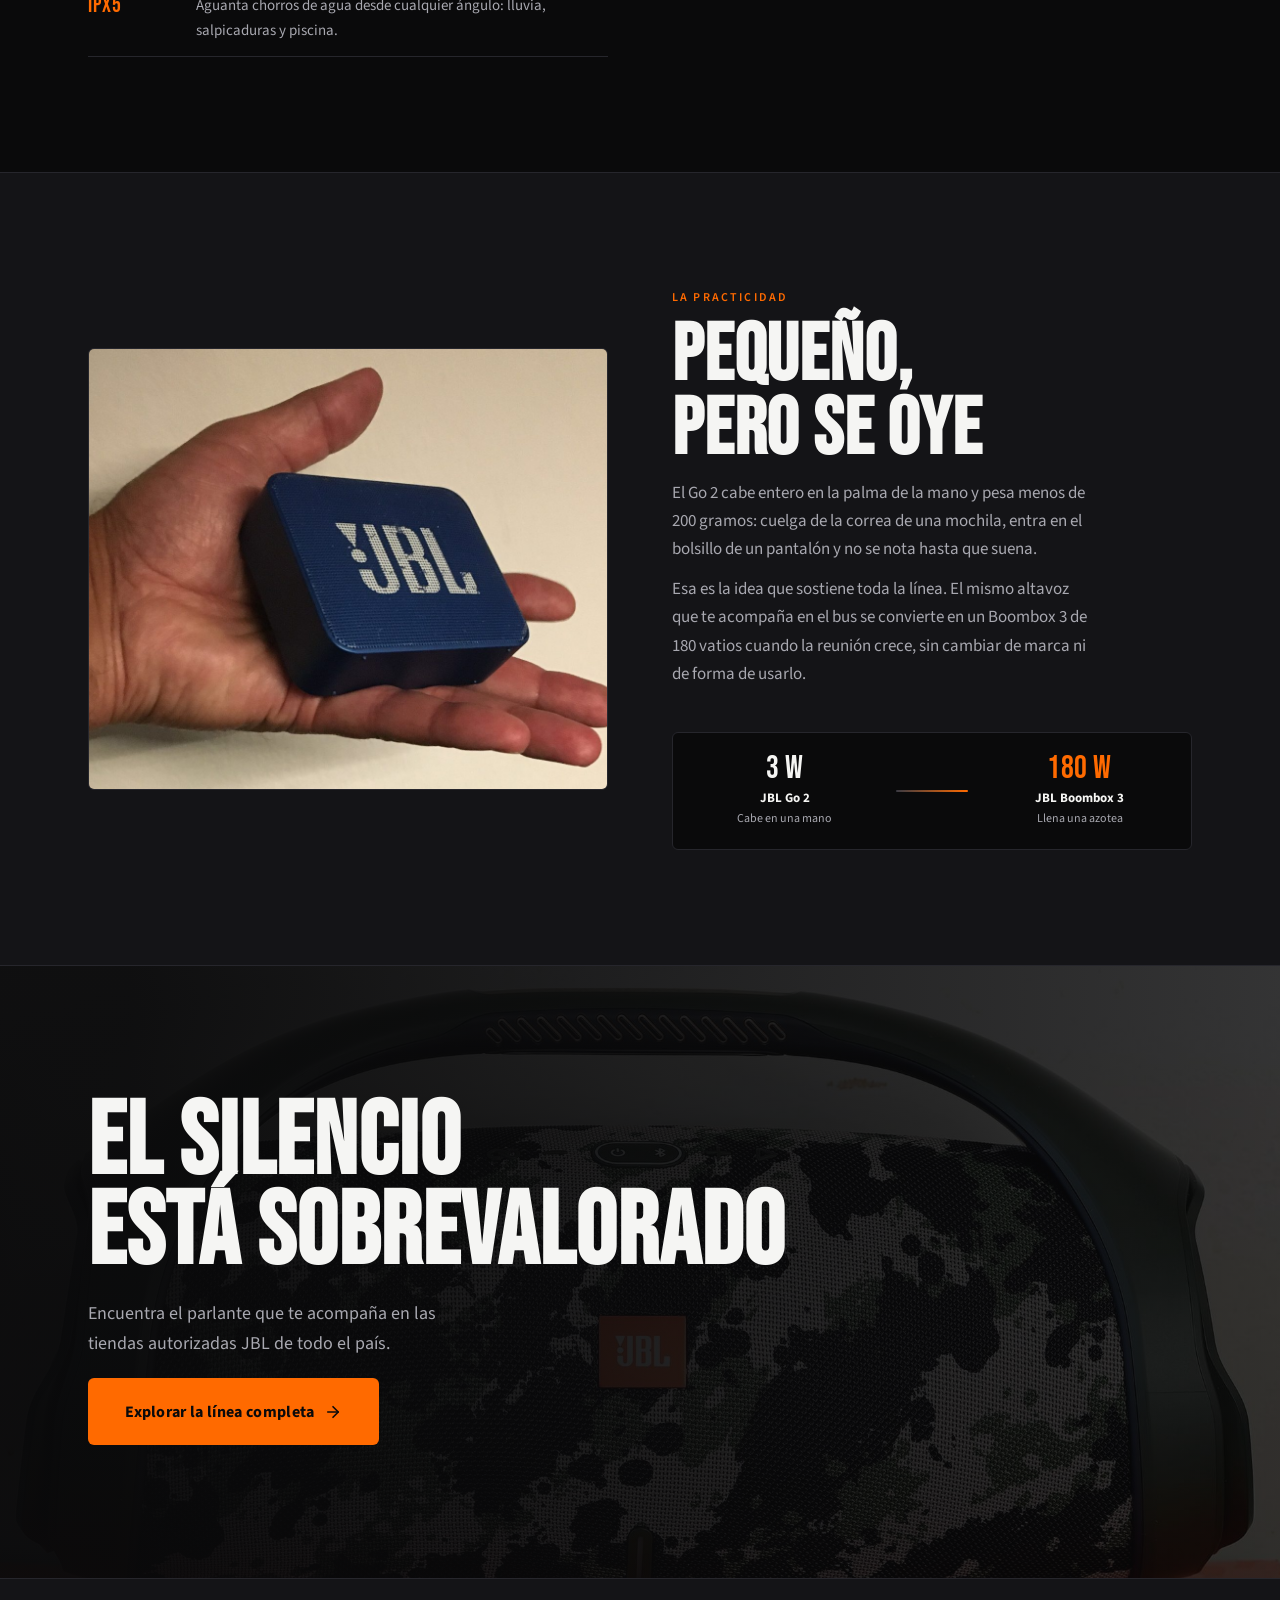
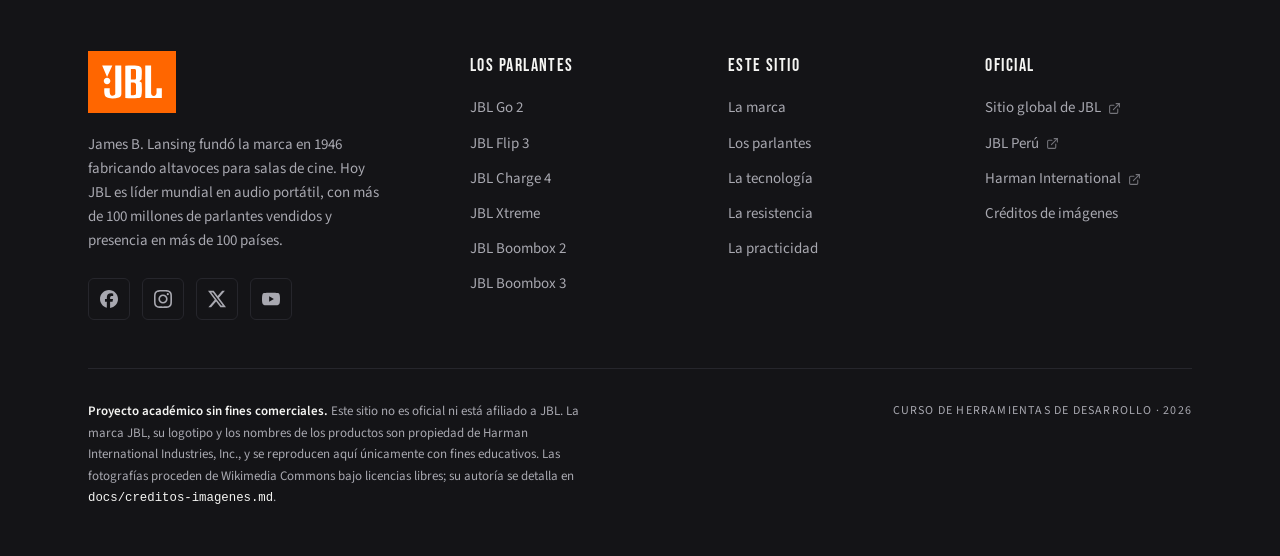
==== commit da0294b0: "fix: corrige la potencia del Flip 3 y la bateria del Charge 4 en la galeria y el JSON El commit 8813" ====
--- a/index.html
+++ b/index.html
@@ -18,10 +18,6 @@
   <link rel="preconnect" href="https://fonts.gstatic.com" crossorigin>
   <link href="https://fonts.googleapis.com/css2?family=Bebas+Neue&family=Source+Sans+3:wght@300;400;600;700&display=swap" rel="stylesheet">
   <link rel="stylesheet" href="css/estilos.css">
-
-  <!-- Marca que JavaScript está activo. Las apariciones al hacer scroll sólo
-       se aplican si existe esta clase: sin JS la página se ve completa. -->
-  <script>document.documentElement.classList.add('js');</script>
 </head>
 <body>
 
@@ -170,7 +166,7 @@
             <p class="tarjeta__tipo">Portátil</p>
             <h3 class="tarjeta__nombre">JBL Flip 3</h3>
             <ul class="specs">
-              <li><span>Potencia</span><strong>160 W</strong></li>
+              <li><span>Potencia</span><strong>16 W</strong></li>
               <li><span>Batería</span><strong>10 h</strong></li>
               <li><span>Resistencia</span><strong>IPX5</strong></li>
             </ul>
@@ -186,7 +182,7 @@
             <h3 class="tarjeta__nombre">JBL Charge 4</h3>
             <ul class="specs">
               <li><span>Potencia</span><strong>30 W</strong></li>
-              <li><span>Batería</span><strong>2 h</strong></li>
+              <li><span>Batería</span><strong>20 h</strong></li>
               <li><span>Resistencia</span><strong>IPX7</strong></li>
             </ul>
           </div>
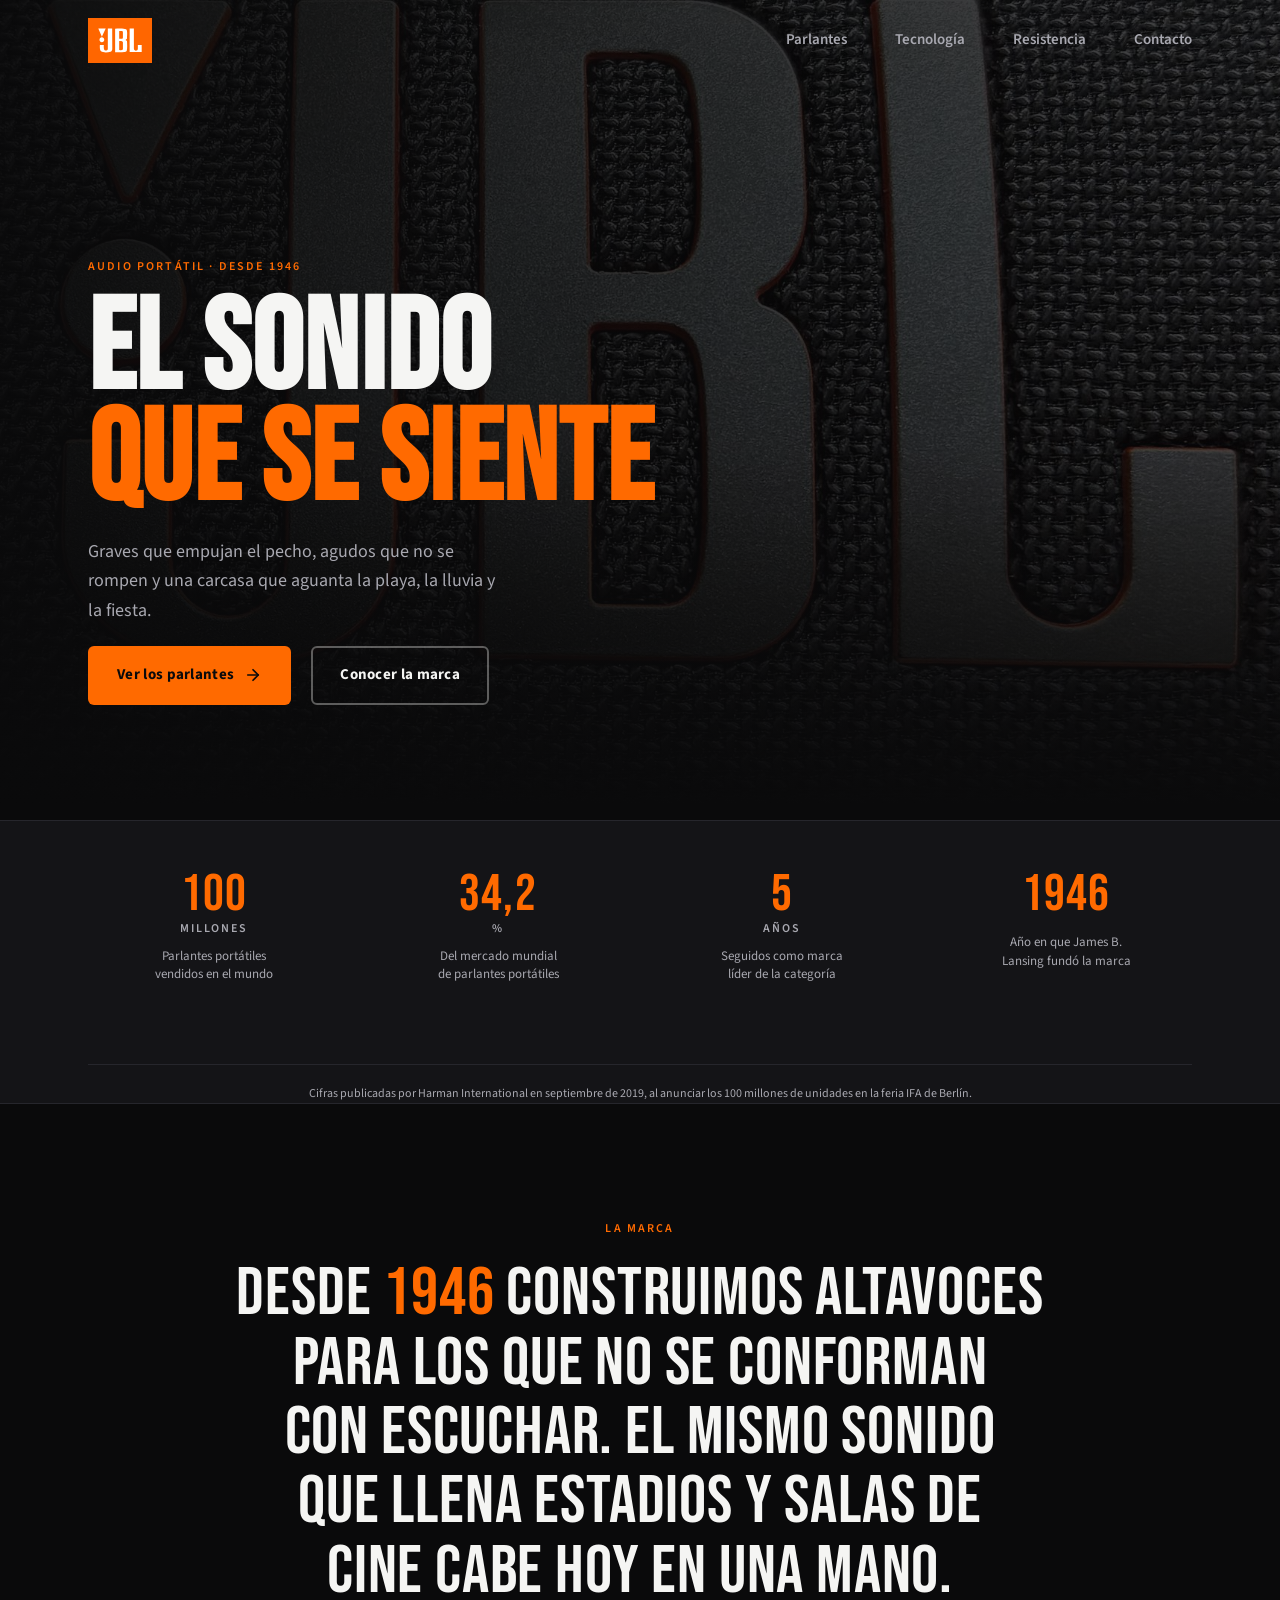
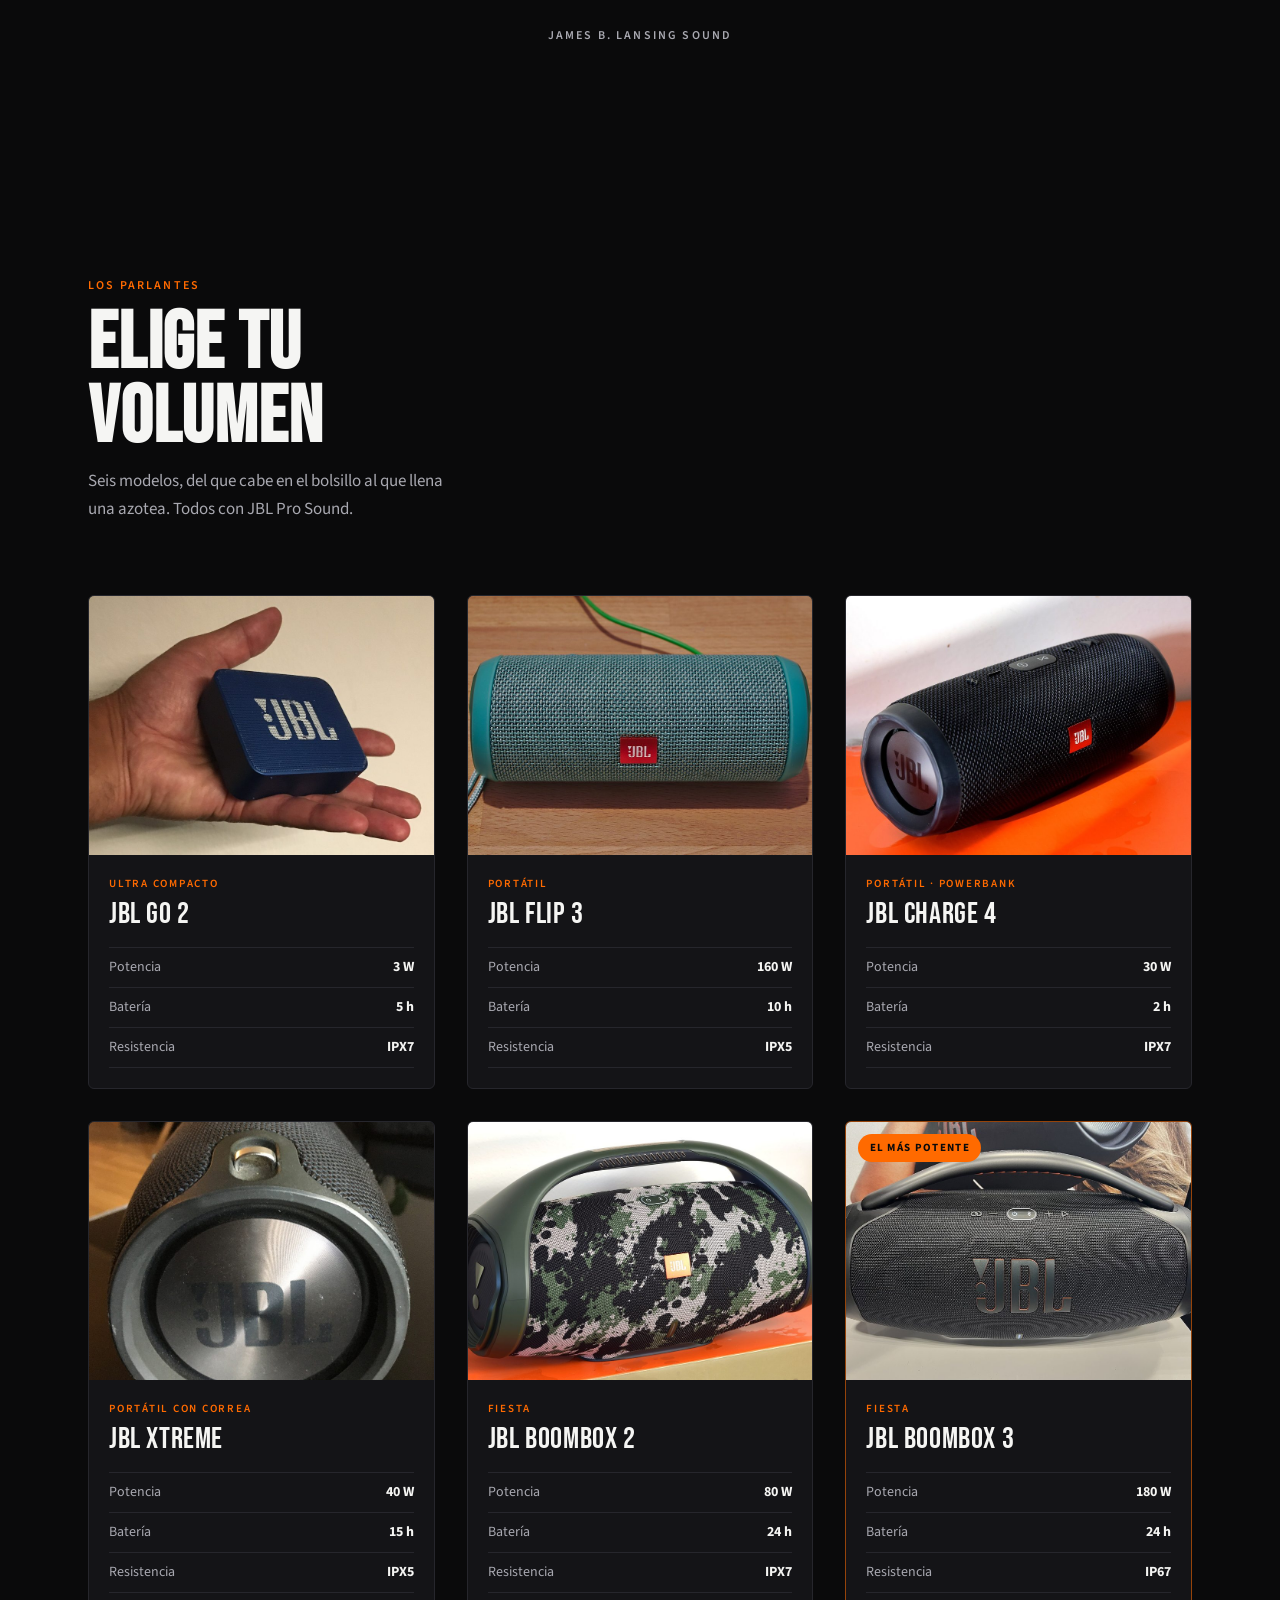
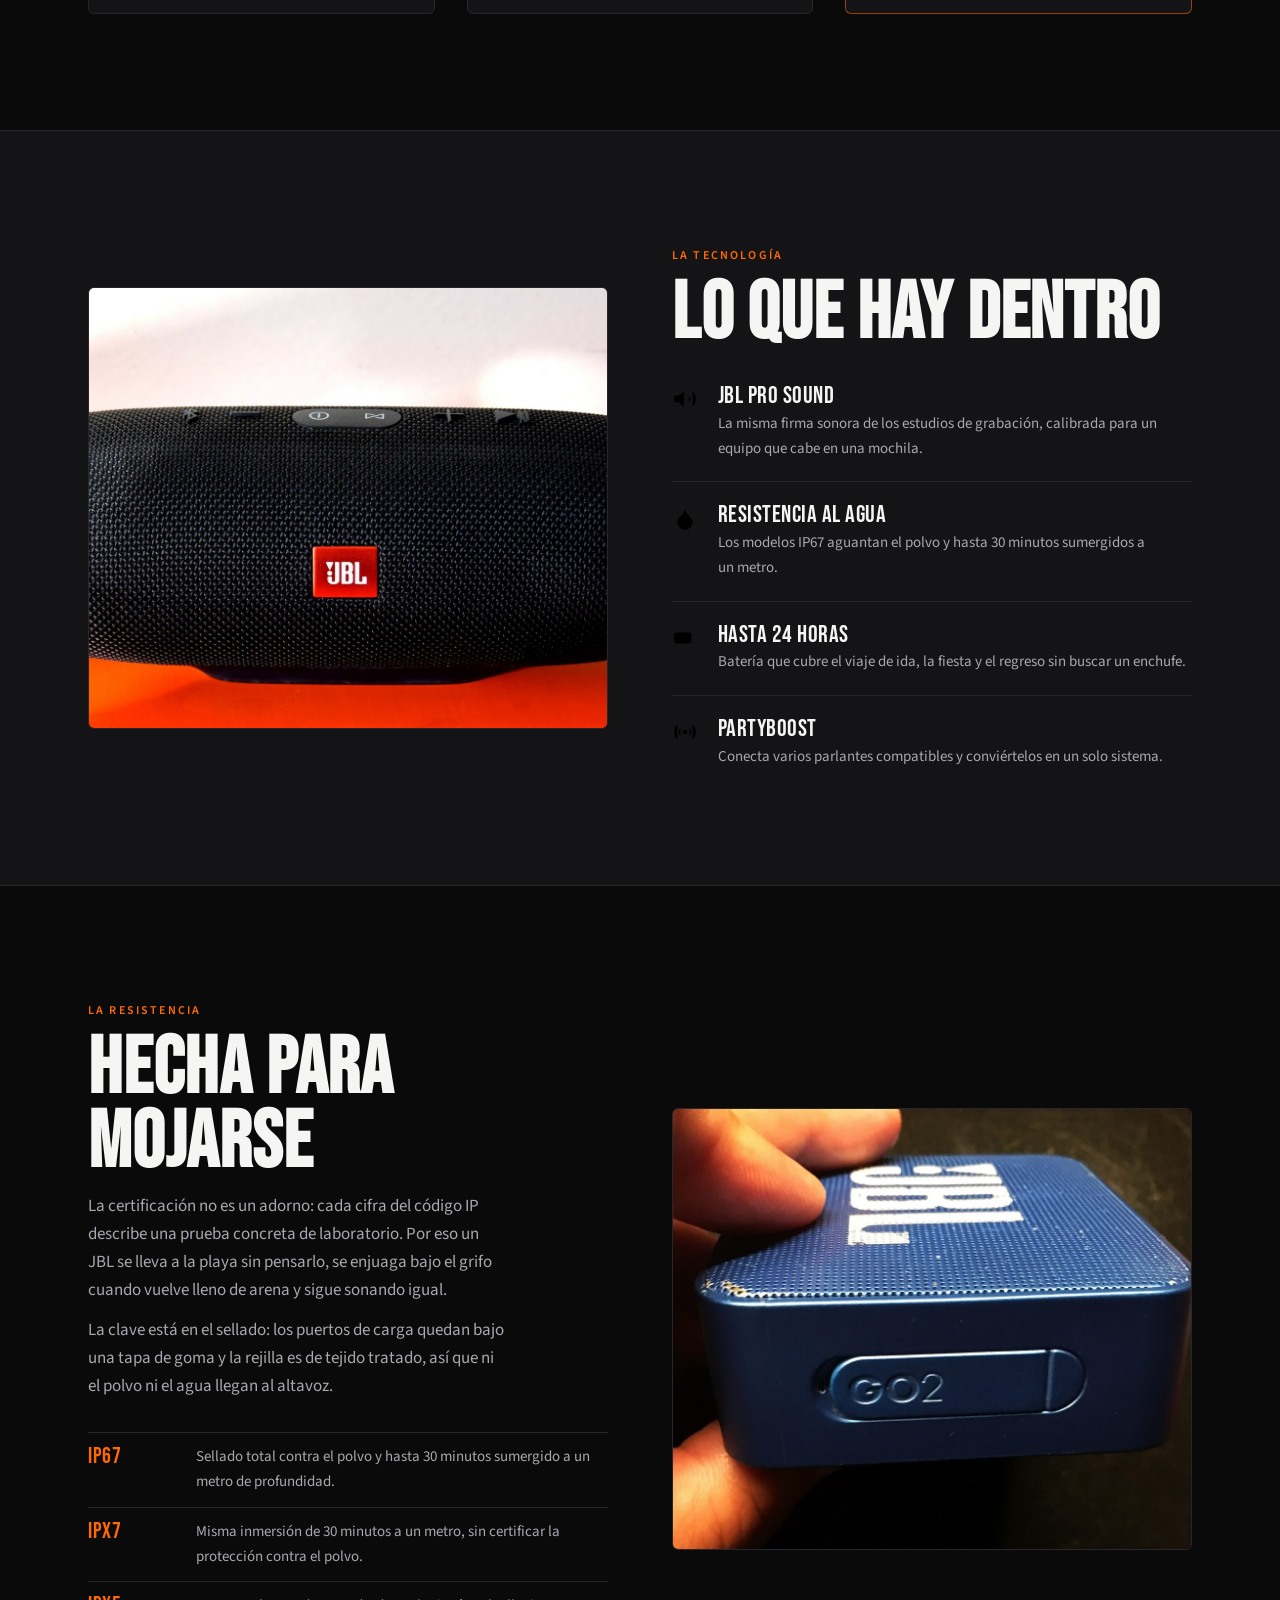
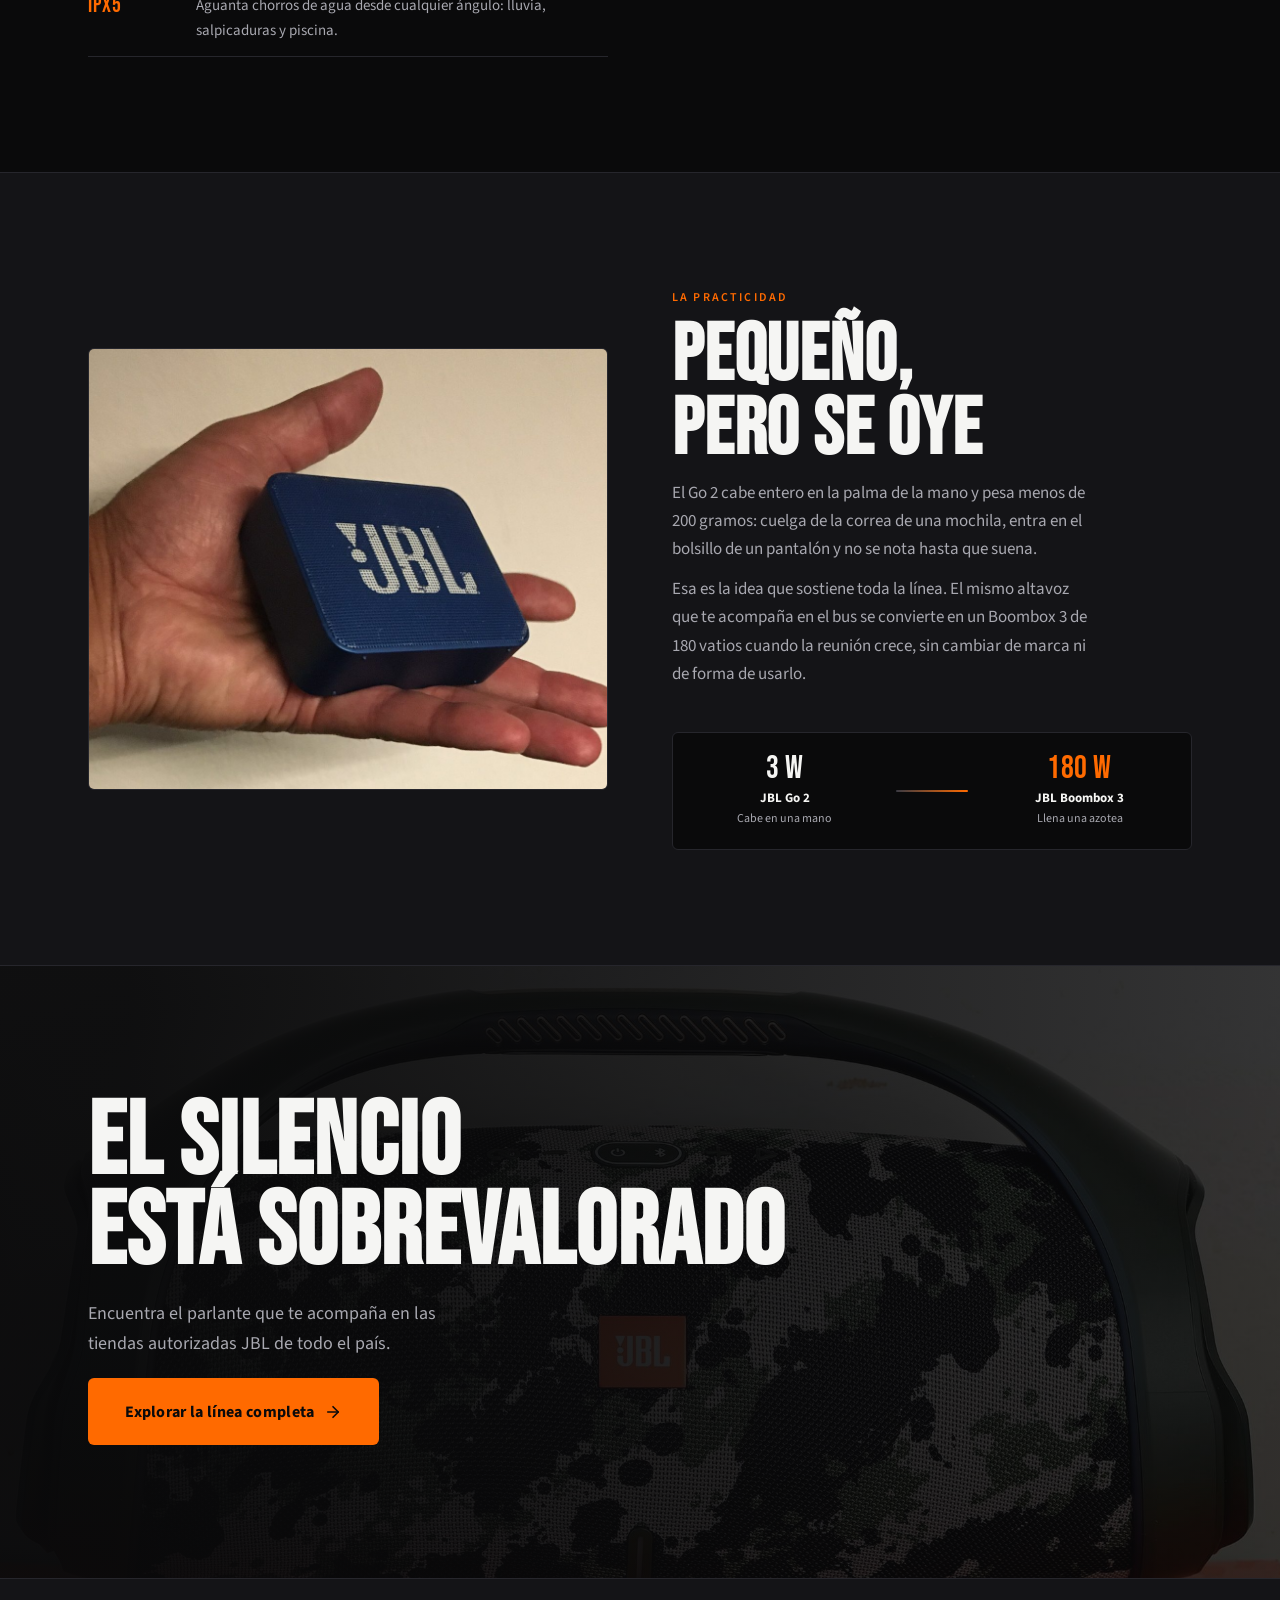
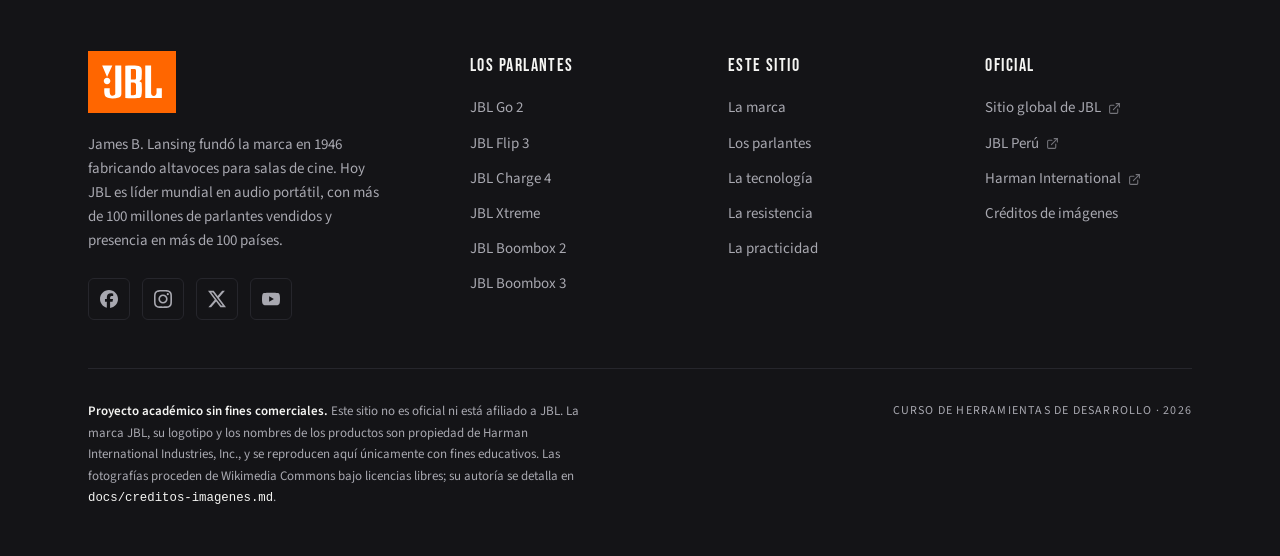
==== commit bda83da9: "Merge pull request #7 from Dietri-Diaz/bugfix/contenido-sin-js fix: el contenido no se ve si el nave" ====
--- a/index.html
+++ b/index.html
@@ -18,6 +18,10 @@
   <link rel="preconnect" href="https://fonts.gstatic.com" crossorigin>
   <link href="https://fonts.googleapis.com/css2?family=Bebas+Neue&family=Source+Sans+3:wght@300;400;600;700&display=swap" rel="stylesheet">
   <link rel="stylesheet" href="css/estilos.css">
+
+  <!-- Marca que JavaScript está activo. Las apariciones al hacer scroll sólo
+       se aplican si existe esta clase: sin JS la página se ve completa. -->
+  <script>document.documentElement.classList.add('js');</script>
 </head>
 <body>
 
@@ -166,7 +170,7 @@
             <p class="tarjeta__tipo">Portátil</p>
             <h3 class="tarjeta__nombre">JBL Flip 3</h3>
             <ul class="specs">
-              <li><span>Potencia</span><strong>16 W</strong></li>
+              <li><span>Potencia</span><strong>160 W</strong></li>
               <li><span>Batería</span><strong>10 h</strong></li>
               <li><span>Resistencia</span><strong>IPX5</strong></li>
             </ul>
@@ -182,7 +186,7 @@
             <h3 class="tarjeta__nombre">JBL Charge 4</h3>
             <ul class="specs">
               <li><span>Potencia</span><strong>30 W</strong></li>
-              <li><span>Batería</span><strong>20 h</strong></li>
+              <li><span>Batería</span><strong>2 h</strong></li>
               <li><span>Resistencia</span><strong>IPX7</strong></li>
             </ul>
           </div>
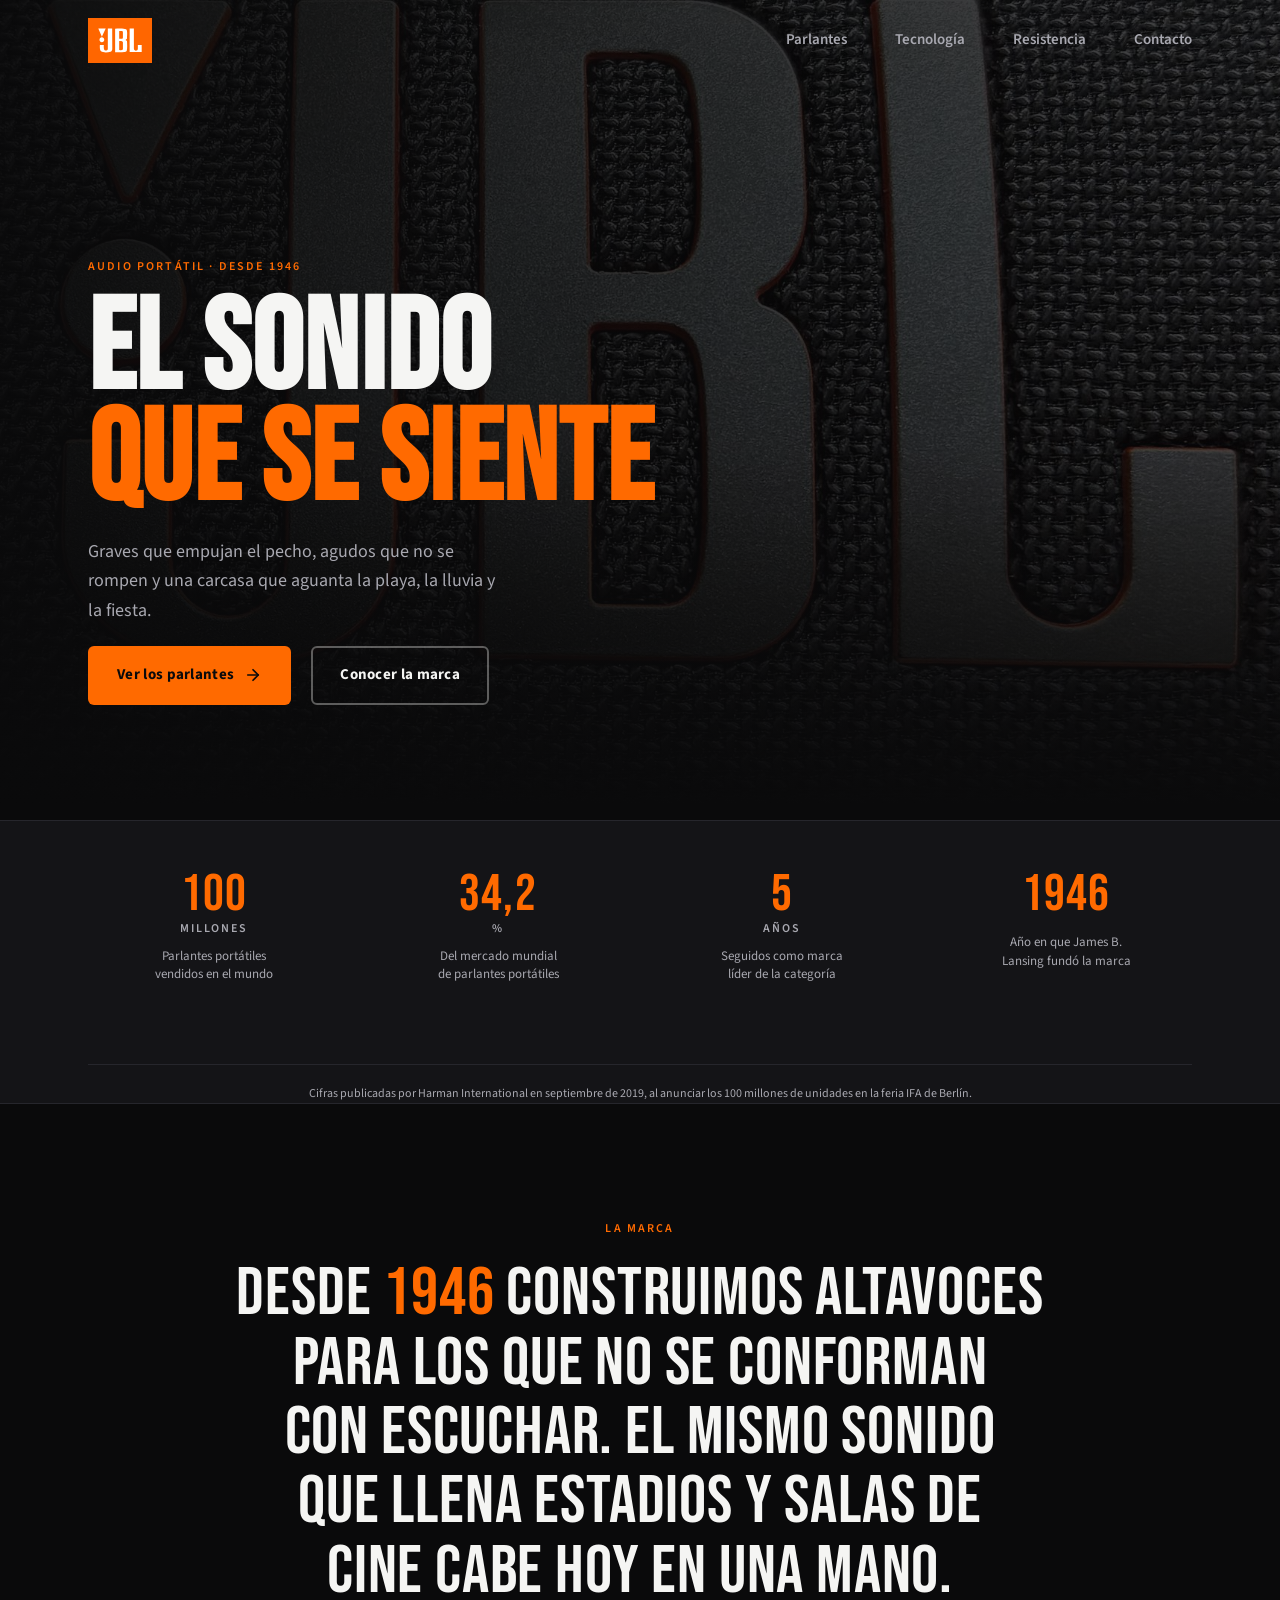
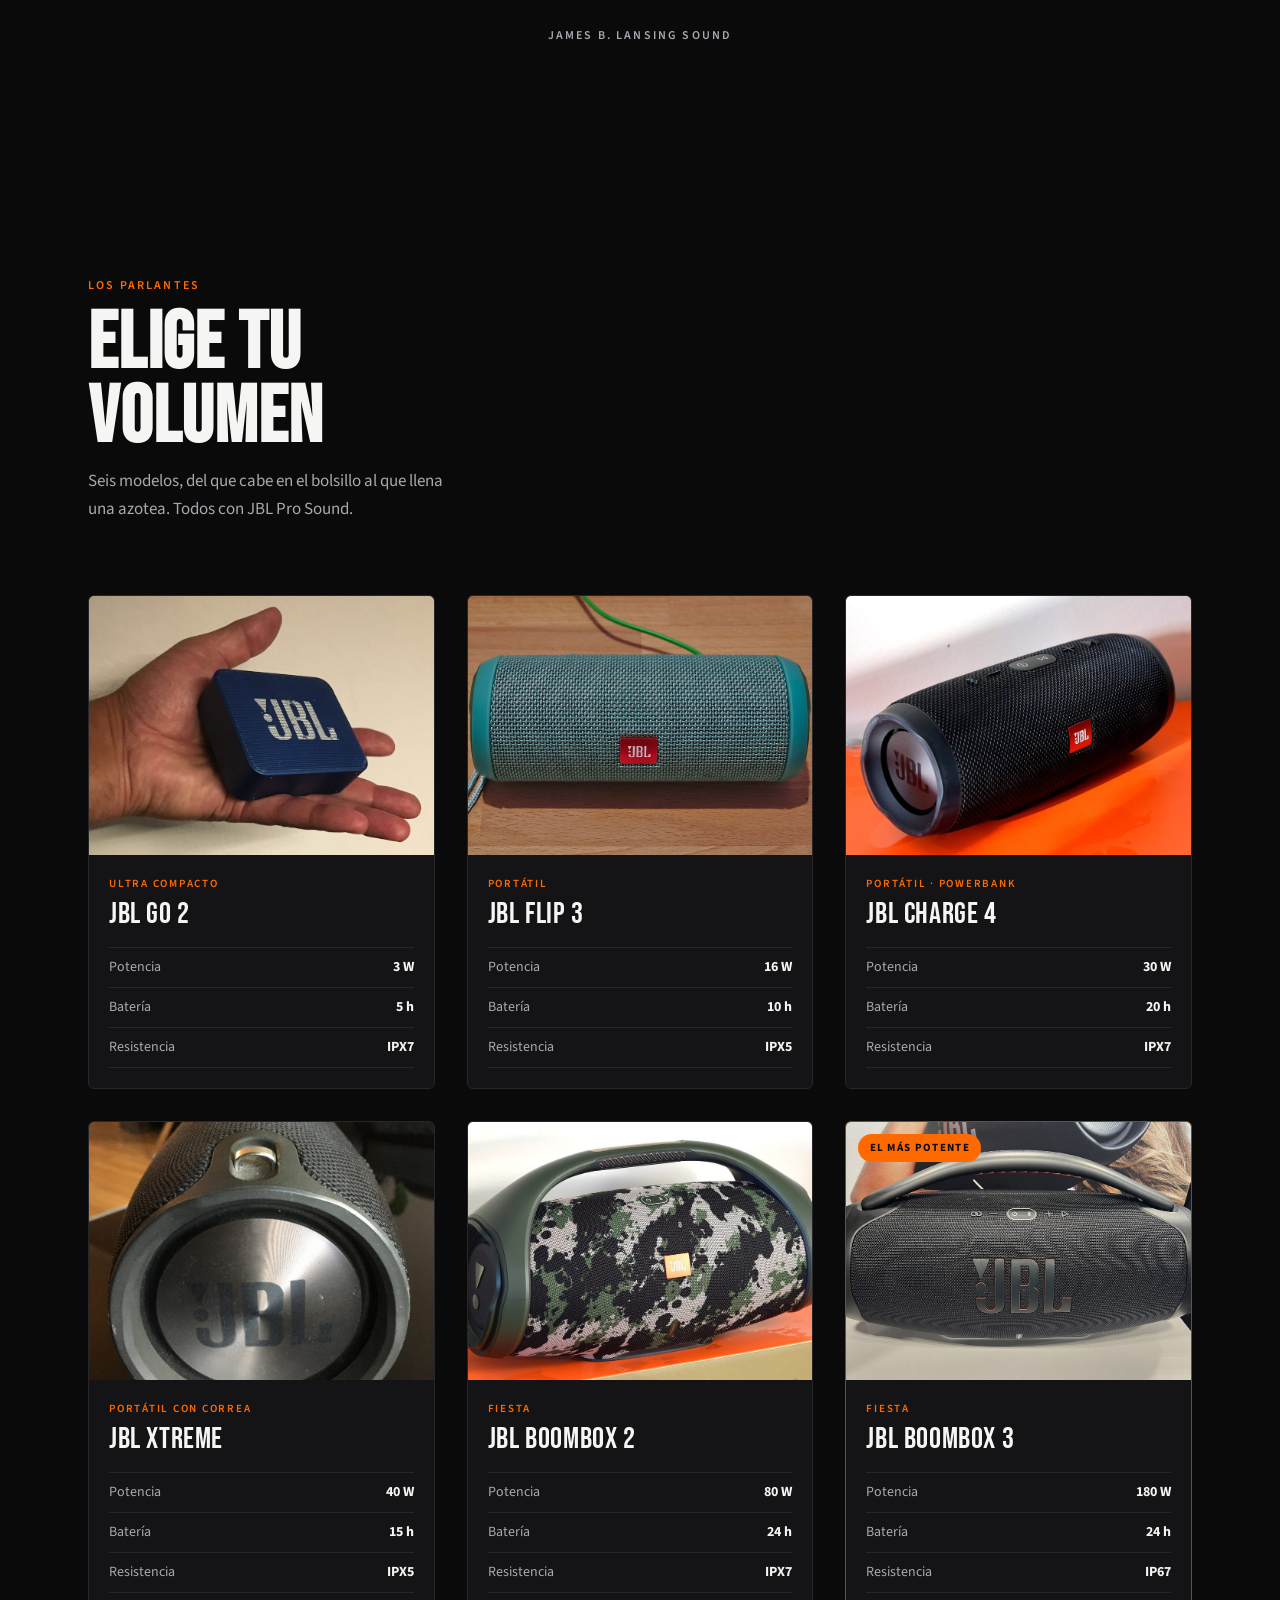
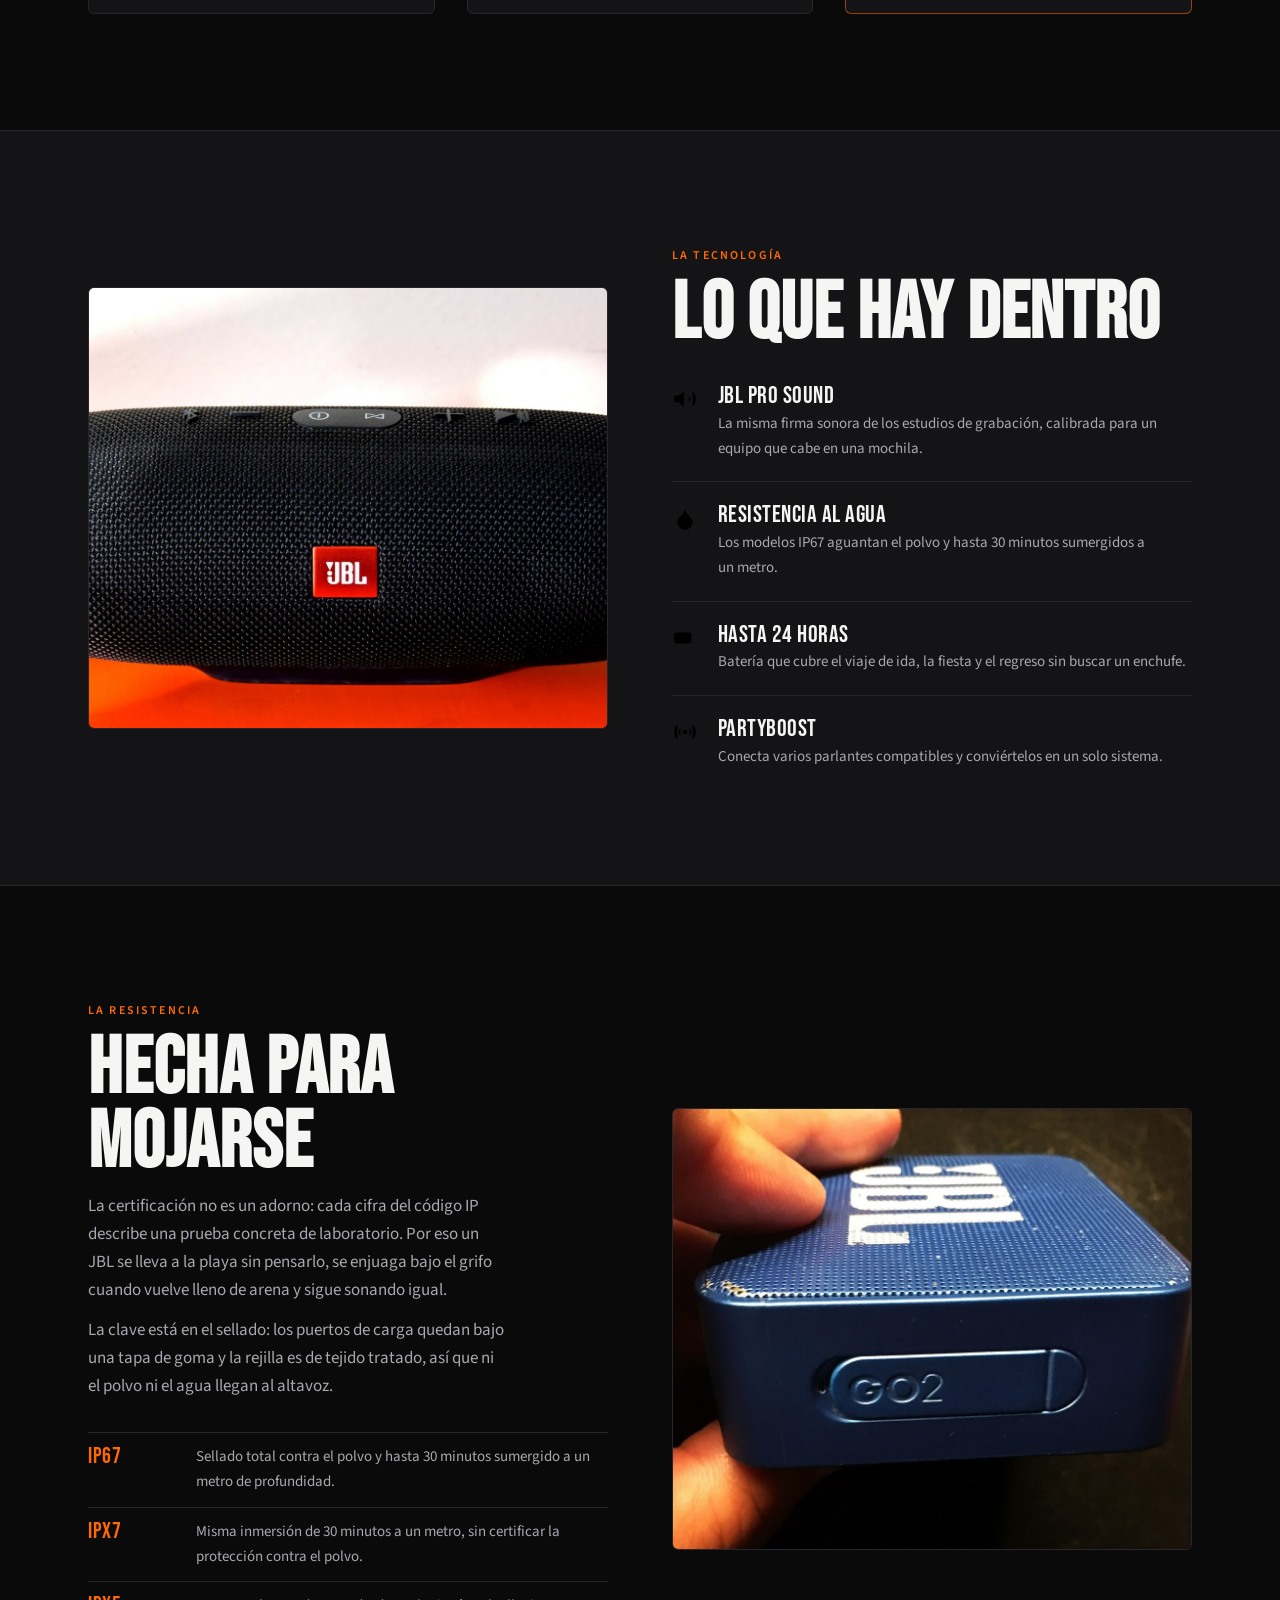
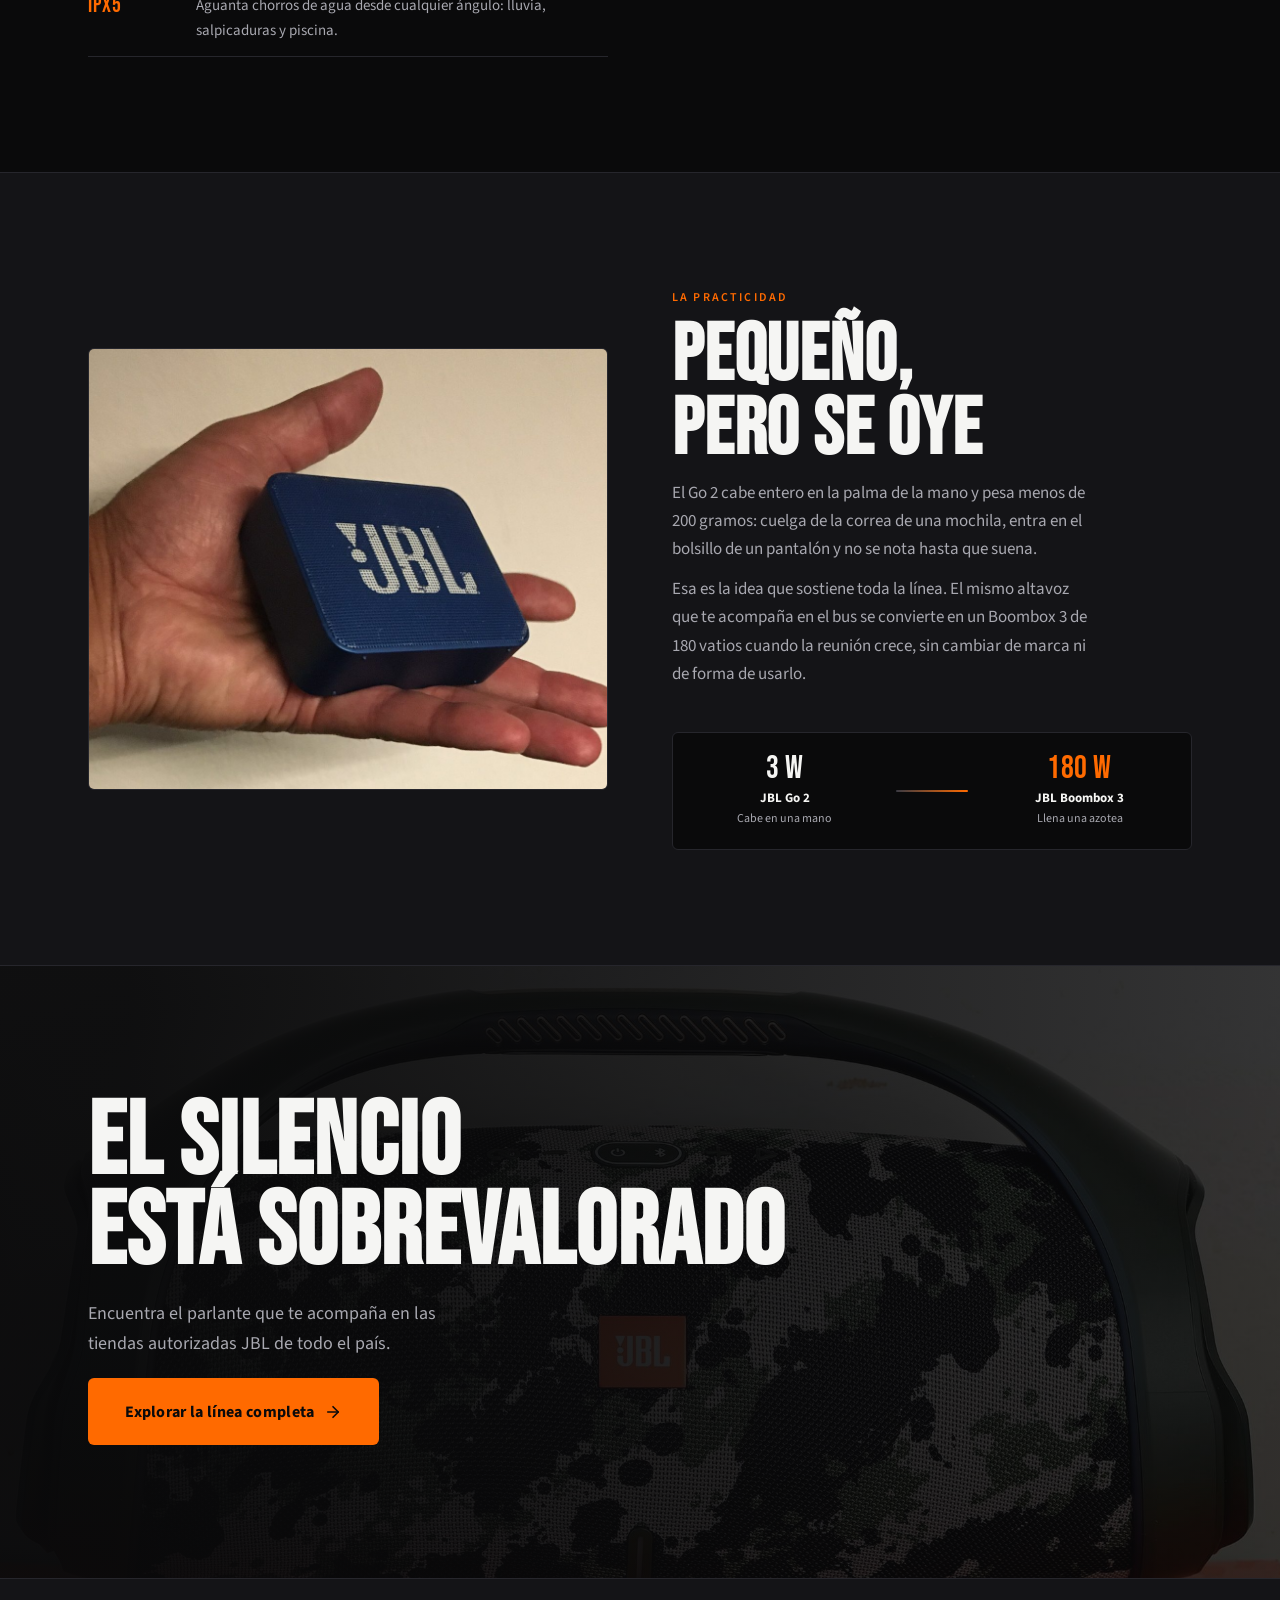
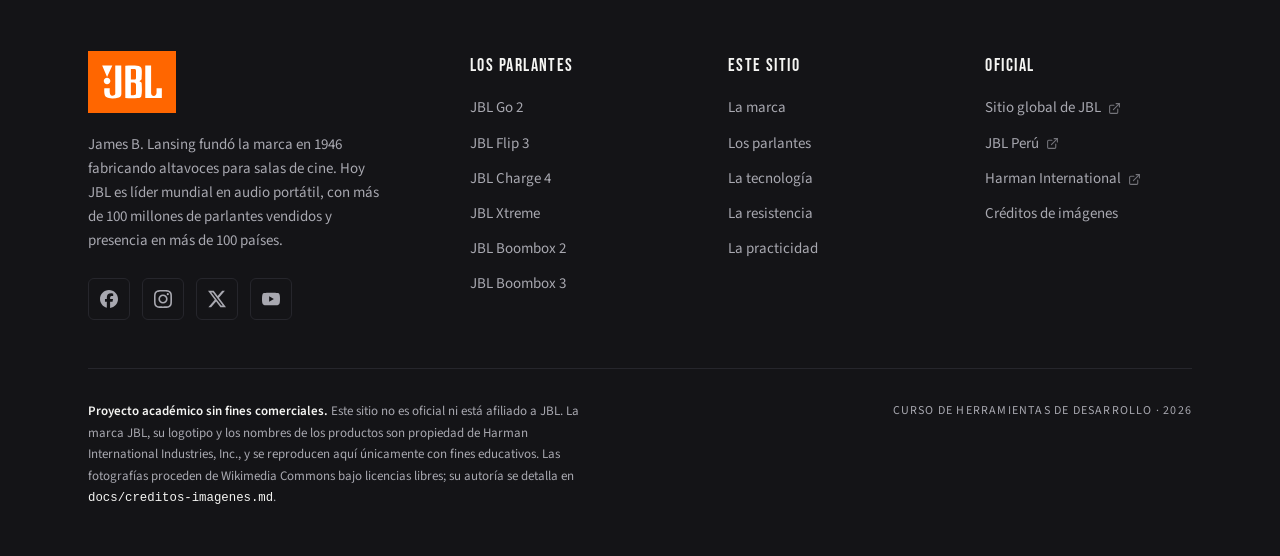
==== commit 21585f44: "Merge pull request #8 from Dietri-Diaz/bugfix/fichas-tecnicas fix: datos erróneos del Flip 3 y del C" ====
--- a/index.html
+++ b/index.html
@@ -170,7 +170,7 @@
             <p class="tarjeta__tipo">Portátil</p>
             <h3 class="tarjeta__nombre">JBL Flip 3</h3>
             <ul class="specs">
-              <li><span>Potencia</span><strong>160 W</strong></li>
+              <li><span>Potencia</span><strong>16 W</strong></li>
               <li><span>Batería</span><strong>10 h</strong></li>
               <li><span>Resistencia</span><strong>IPX5</strong></li>
             </ul>
@@ -186,7 +186,7 @@
             <h3 class="tarjeta__nombre">JBL Charge 4</h3>
             <ul class="specs">
               <li><span>Potencia</span><strong>30 W</strong></li>
-              <li><span>Batería</span><strong>2 h</strong></li>
+              <li><span>Batería</span><strong>20 h</strong></li>
               <li><span>Resistencia</span><strong>IPX7</strong></li>
             </ul>
           </div>
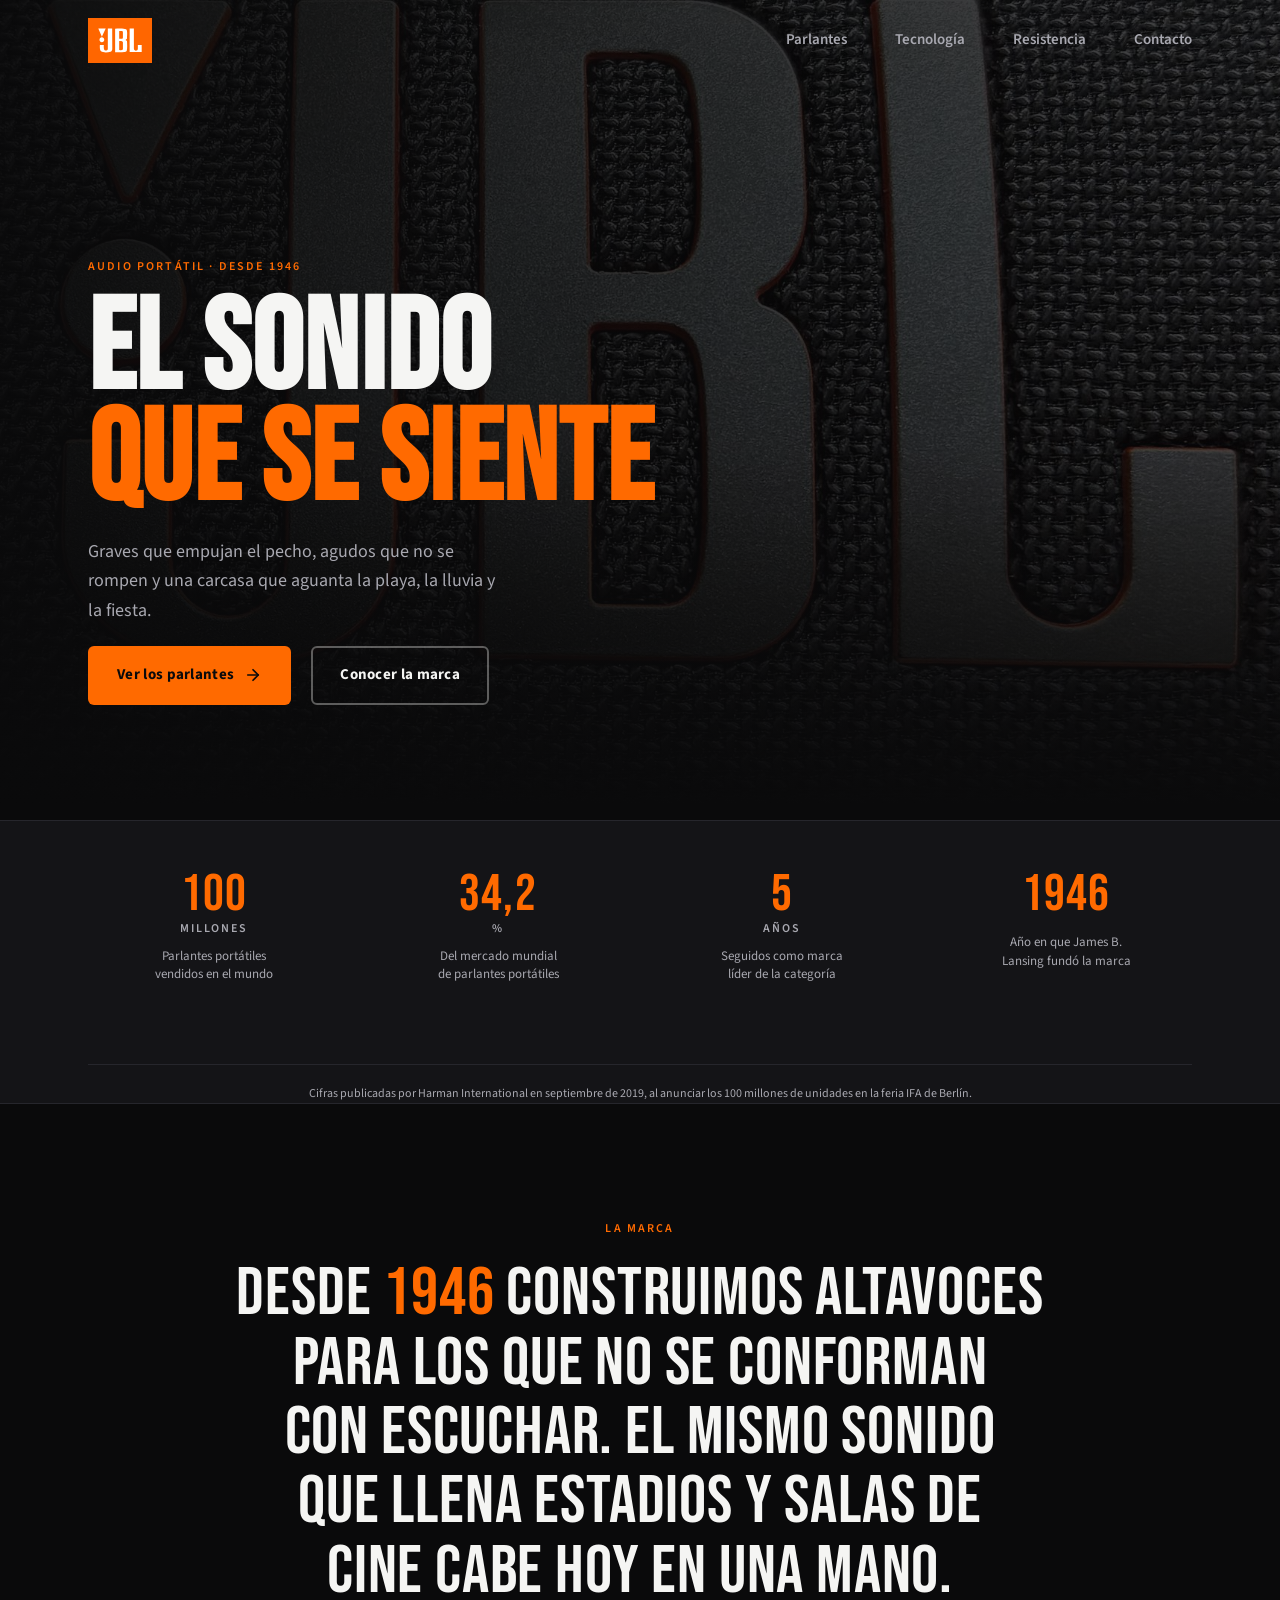
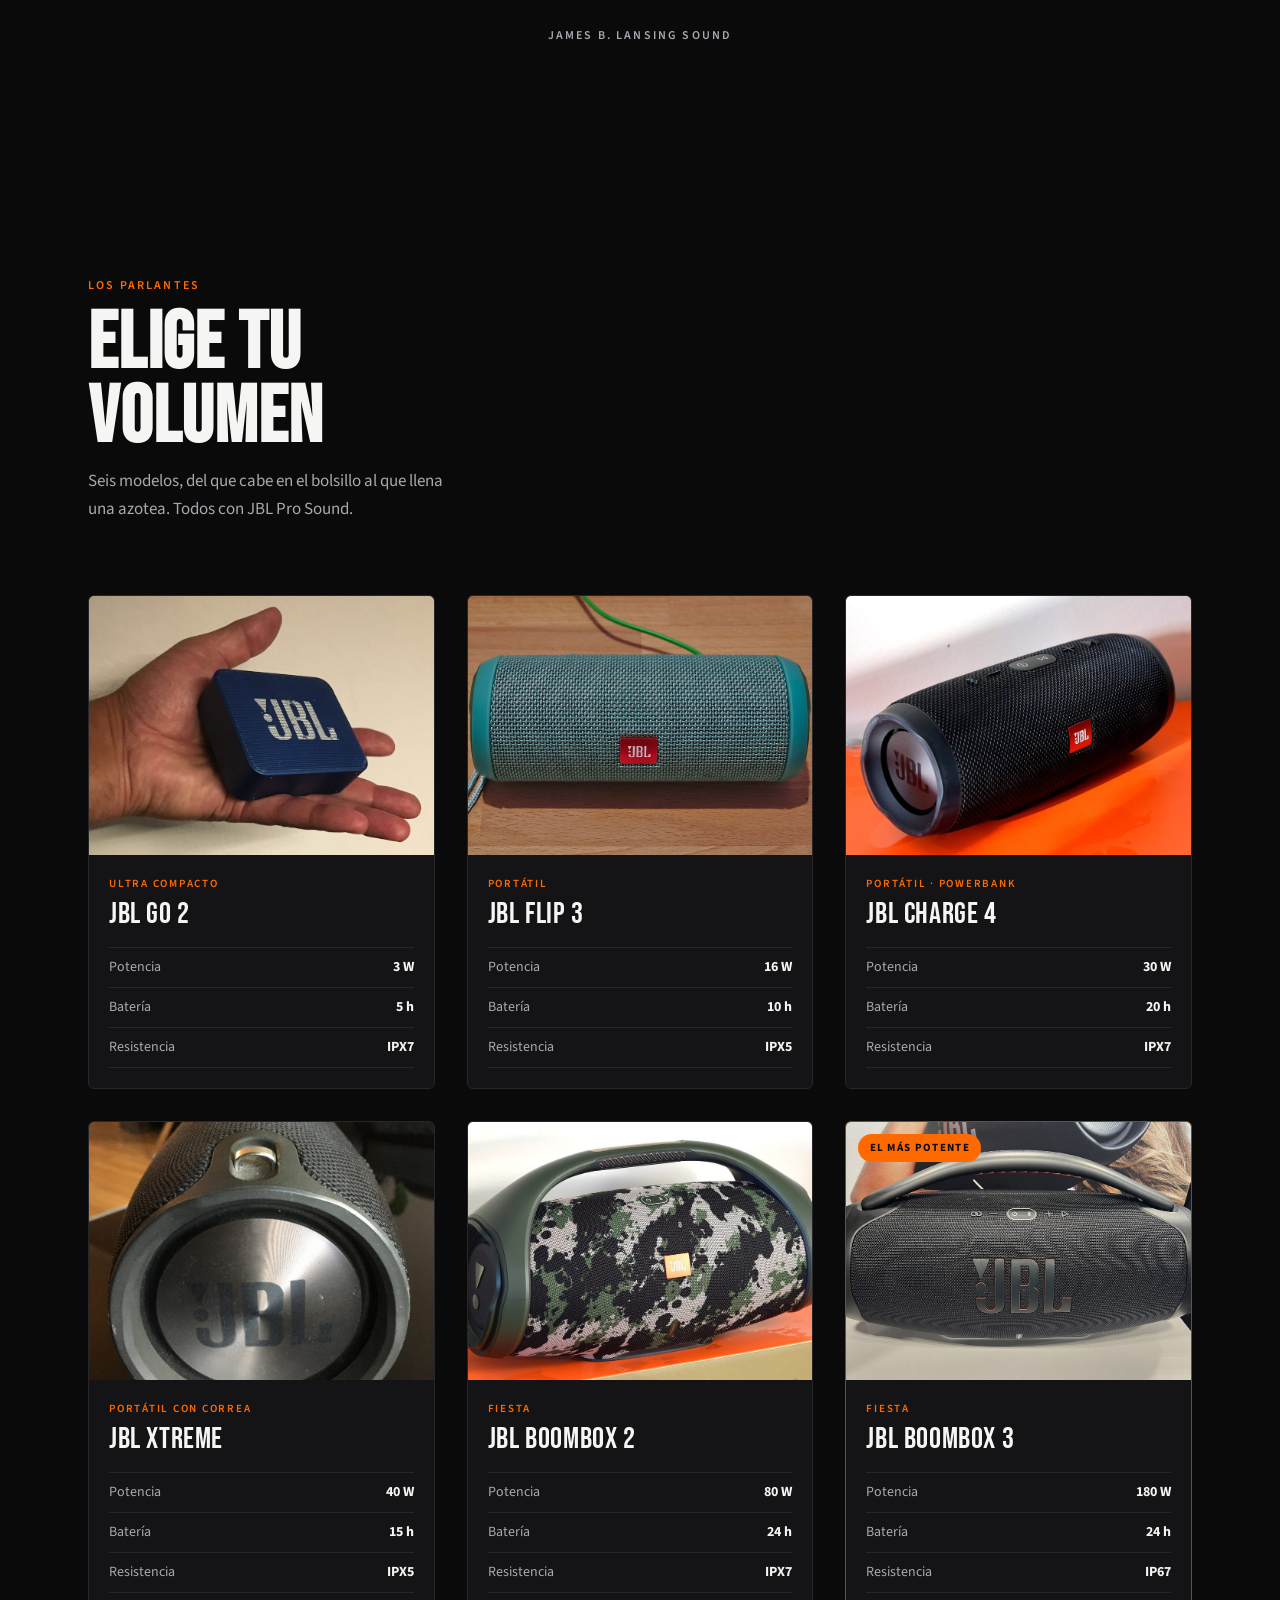
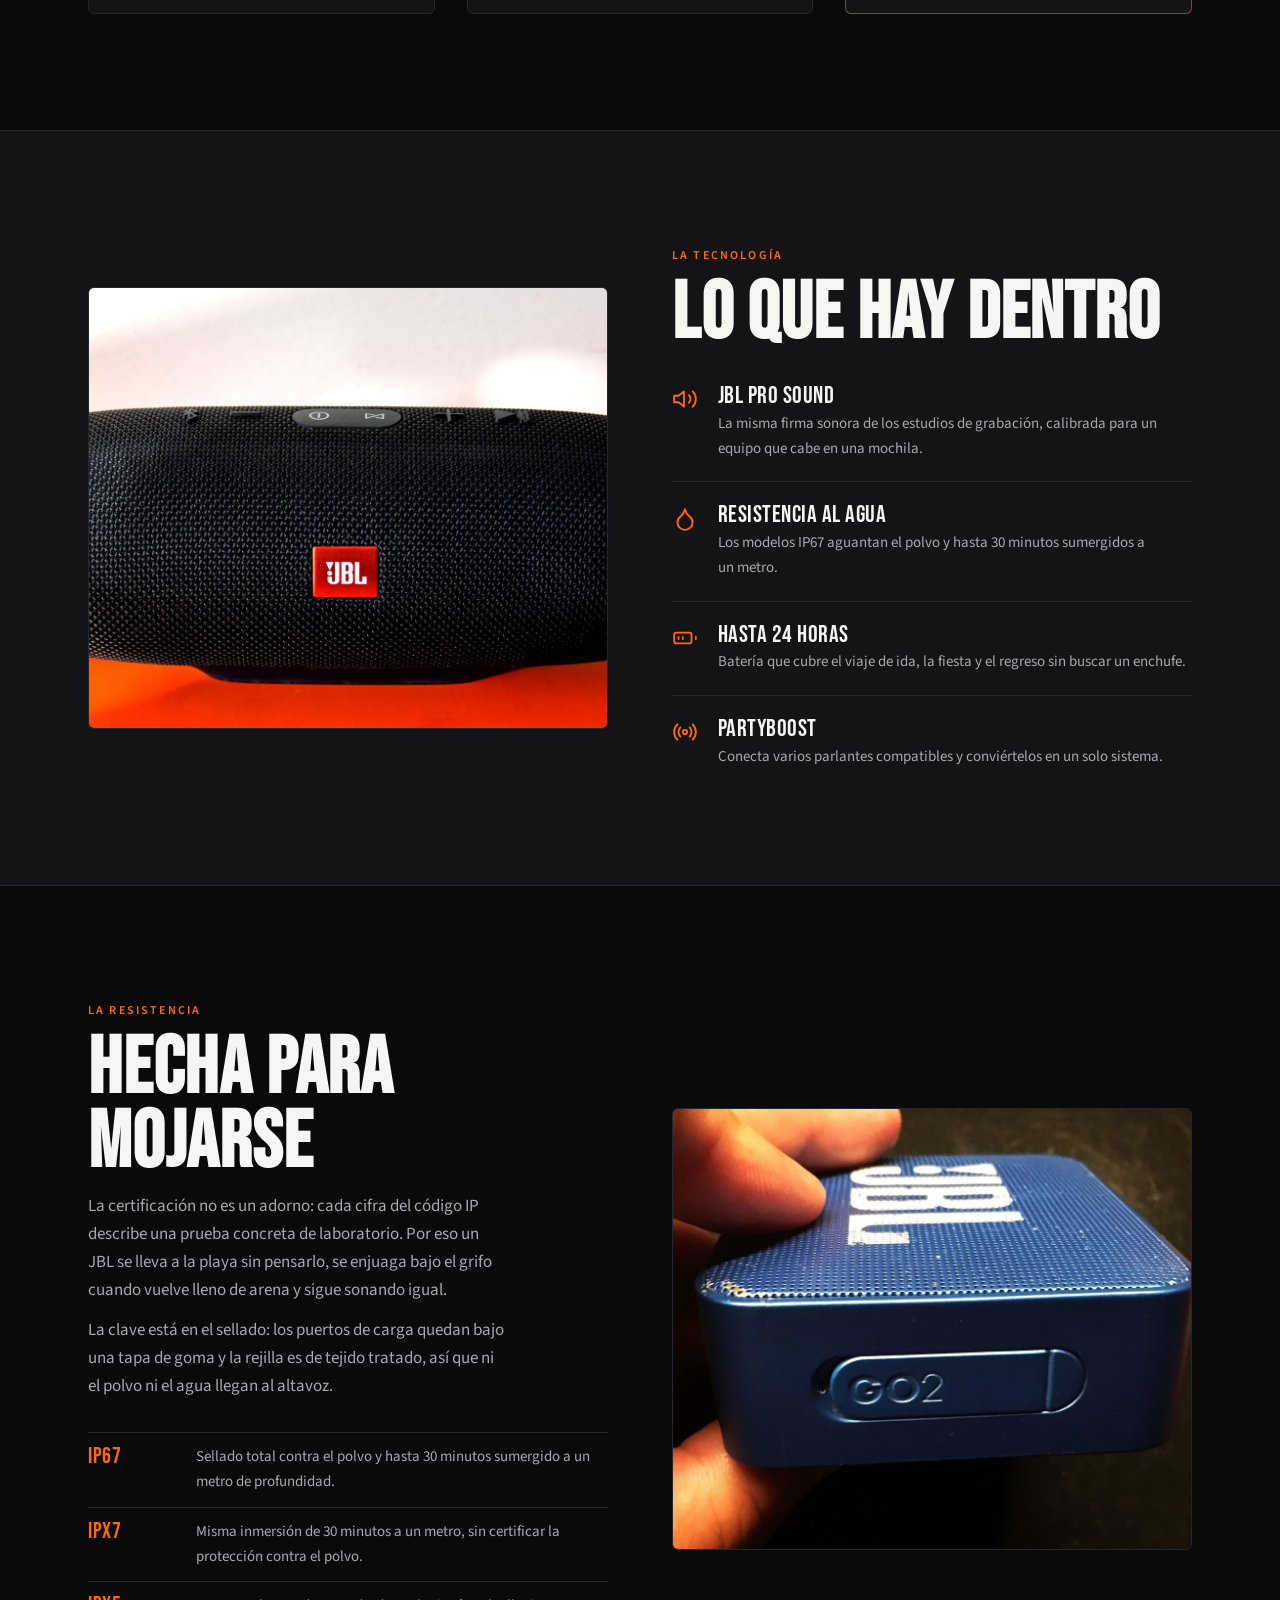
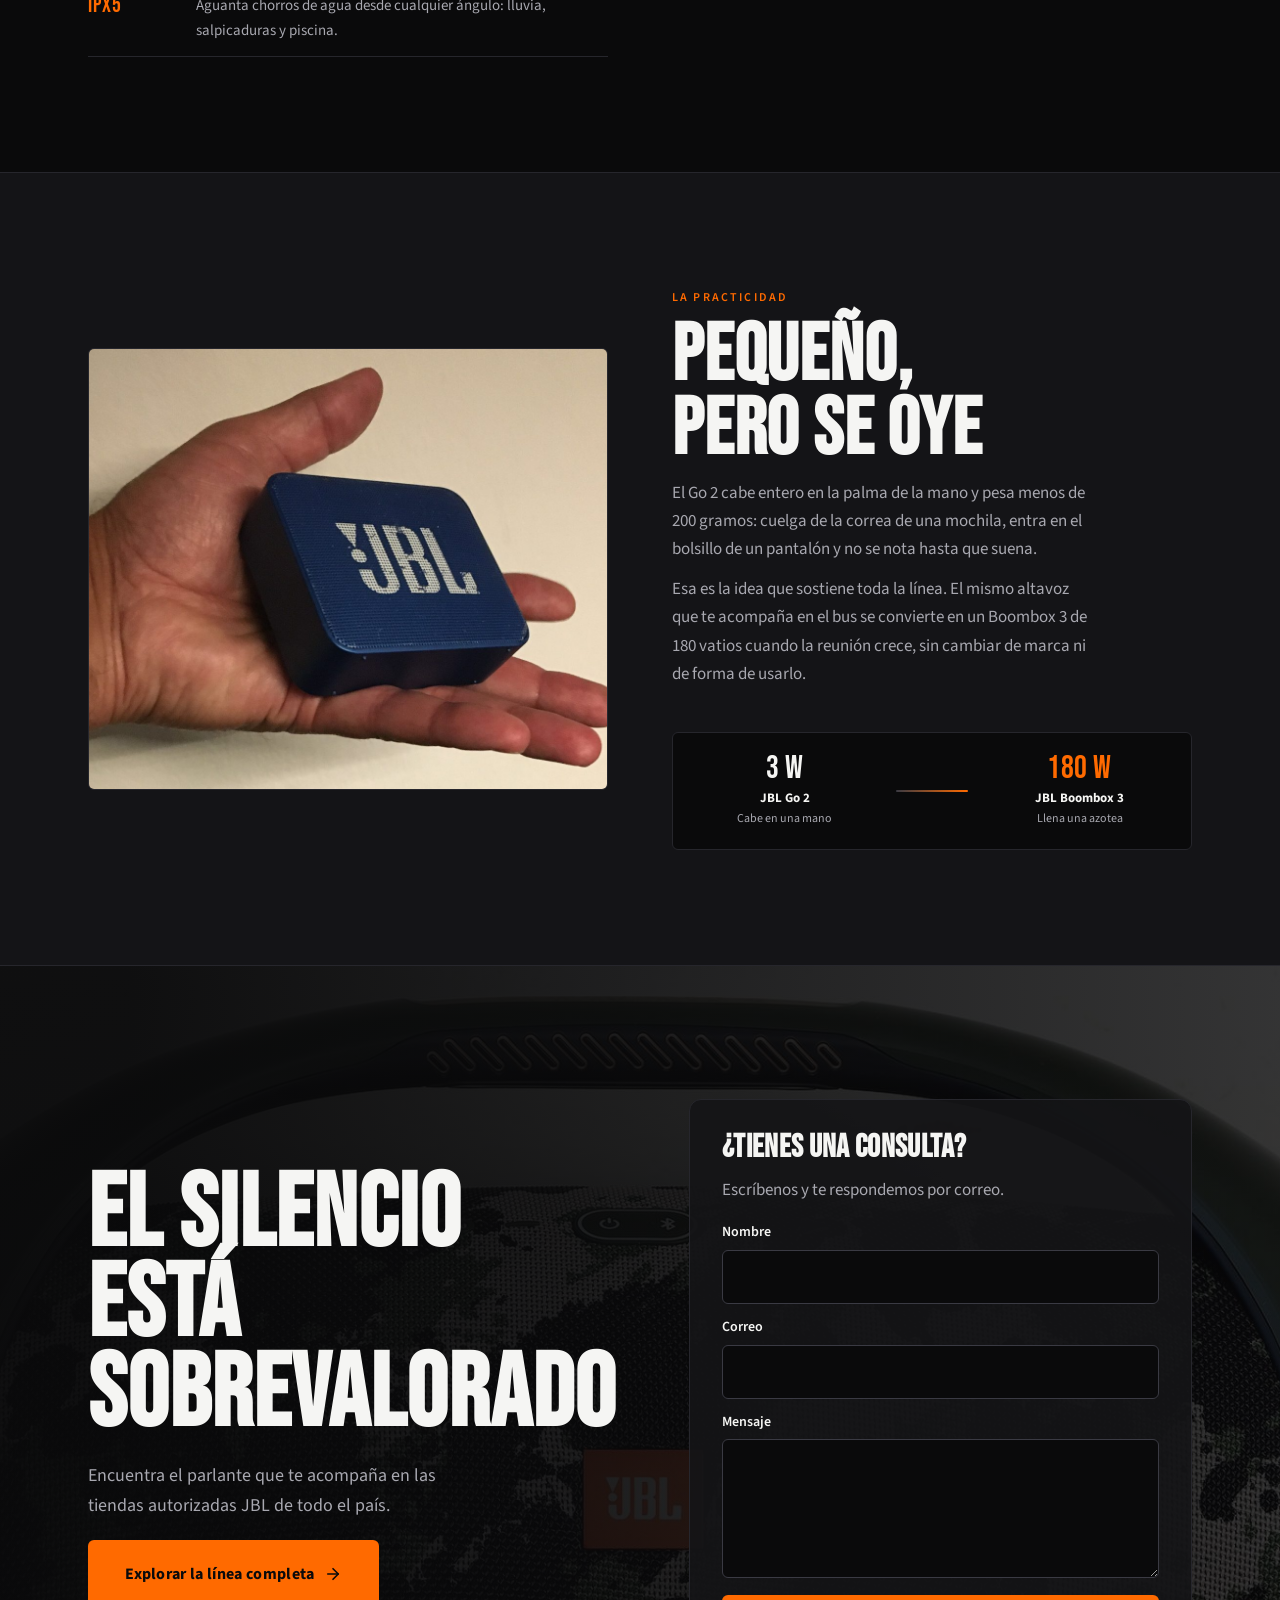
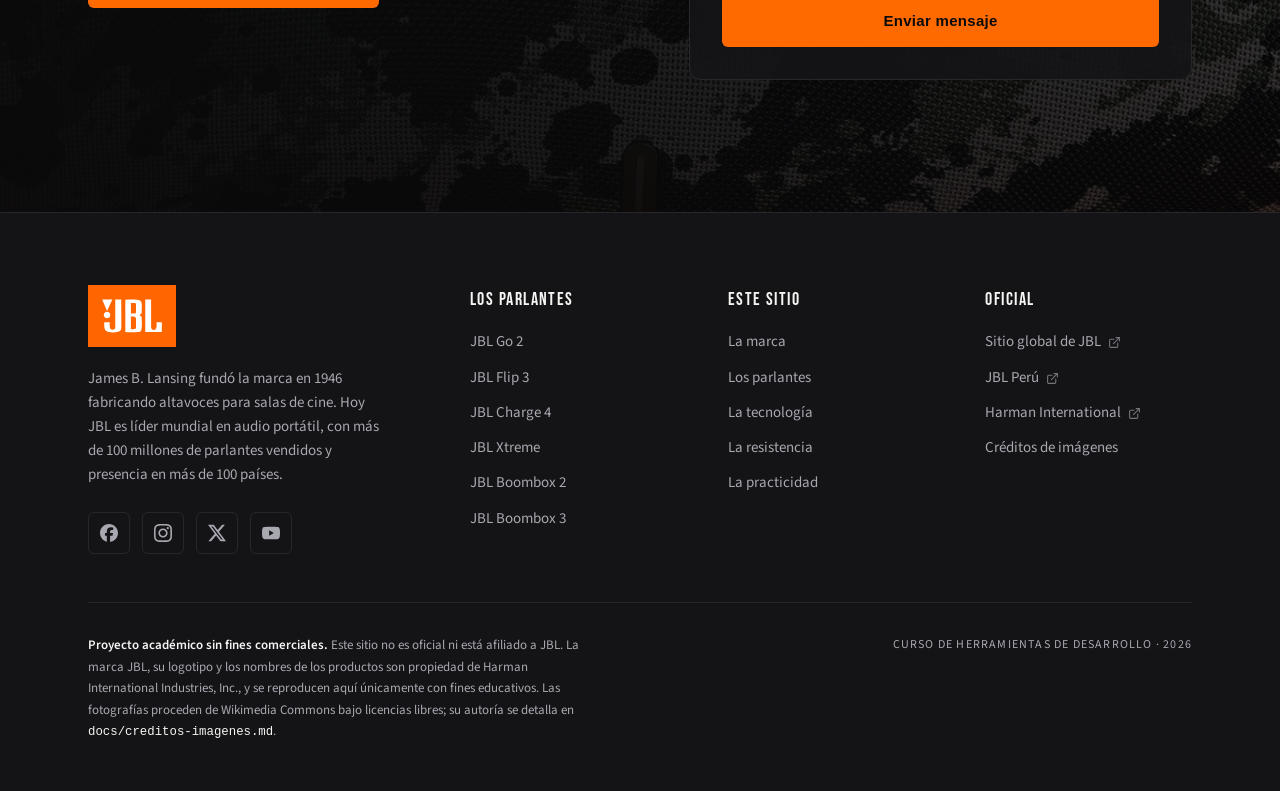
==== commit 93a466cc: "feat: agrega el formulario de contacto a la landing" ====
--- a/index.html
+++ b/index.html
@@ -22,6 +22,7 @@
   <!-- Marca que JavaScript está activo. Las apariciones al hacer scroll sólo
        se aplican si existe esta clase: sin JS la página se ve completa. -->
   <script>document.documentElement.classList.add('js');</script>
+  <script src="js/contacto.js" defer></script>
 </head>
 <body>
 
@@ -376,16 +377,49 @@
   <!-- ================= CIERRE ================= -->
   <section class="cierre" id="contacto">
     <img class="cierre__fondo" src="assets/img/cierre.jpg" alt="" aria-hidden="true" loading="lazy">
-    <div class="contenedor cierre__contenido">
-      <h2 class="cierre__titulo reveal">El silencio<br>está sobrevalorado</h2>
-      <p class="cierre__texto reveal">
-        Encuentra el parlante que te acompaña en las tiendas autorizadas JBL
-        de todo el país.
-      </p>
-      <a class="boton boton--solido boton--grande reveal" href="#parlantes">
-        Explorar la línea completa
-        <svg class="boton__ico" aria-hidden="true"><use href="#ico-flecha"/></svg>
-      </a>
+    <div class="contenedor cierre__contenido cierre__contenido--contacto">
+      <div class="cierre__mensaje">
+        <h2 class="cierre__titulo reveal">El silencio<br>está sobrevalorado</h2>
+        <p class="cierre__texto reveal">
+          Encuentra el parlante que te acompaña en las tiendas autorizadas JBL
+          de todo el país.
+        </p>
+        <a class="boton boton--solido boton--grande reveal" href="#parlantes">
+          Explorar la línea completa
+          <svg class="boton__ico" aria-hidden="true"><use href="#ico-flecha"/></svg>
+        </a>
+      </div>
+
+      <!-- Formulario de contacto: el mensaje llega a la bandeja del ERP. -->
+      <form class="contacto reveal" id="contacto-form" novalidate>
+        <h3 class="contacto__titulo">¿Tienes una consulta?</h3>
+        <p class="contacto__texto">Escríbenos y te respondemos por correo.</p>
+
+        <div class="contacto__campo">
+          <label for="contacto-nombre">Nombre</label>
+          <input id="contacto-nombre" name="nombre" type="text" maxlength="80" autocomplete="name" required>
+          <p class="contacto__error" data-error="nombre"></p>
+        </div>
+        <div class="contacto__campo">
+          <label for="contacto-correo">Correo</label>
+          <input id="contacto-correo" name="correo" type="email" maxlength="120" autocomplete="email" required>
+          <p class="contacto__error" data-error="correo"></p>
+        </div>
+        <div class="contacto__campo">
+          <label for="contacto-mensaje">Mensaje</label>
+          <textarea id="contacto-mensaje" name="mensaje" rows="4" minlength="10" maxlength="1000" required></textarea>
+          <p class="contacto__error" data-error="mensaje"></p>
+        </div>
+
+        <!-- Campo trampa para bots: las personas no lo ven ni lo llenan. -->
+        <div class="contacto__trampa" aria-hidden="true">
+          <label for="contacto-sitio">No llenes este campo</label>
+          <input id="contacto-sitio" name="sitio_web" type="text" tabindex="-1" autocomplete="off">
+        </div>
+
+        <button class="boton boton--solido contacto__boton" type="submit">Enviar mensaje</button>
+        <p class="contacto__estado" role="status" aria-live="polite"></p>
+      </form>
     </div>
   </section>
 
@@ -504,5 +538,6 @@
 </footer>
 
 <script src="js/main.js"></script>
+<script src="js/catalogo-erp.js"></script>
 </body>
 </html>
--- a/css/estilos.css
+++ b/css/estilos.css
@@ -601,6 +601,11 @@
   height: 26px;
   margin-top: 0.2rem;
   color: var(--acento);
+  fill: none;
+  stroke: currentColor;
+  stroke-width: 1.7;
+  stroke-linecap: round;
+  stroke-linejoin: round;
 }
 .rasgo h3 {
   font-family: var(--display);
@@ -660,6 +665,72 @@
   font-size: 1.125rem;
   color: var(--tinta-suave);
   text-wrap: pretty;
+}
+
+/* ------------------------------ 13b. CONTACTO ------------------------------ */
+
+.cierre__contenido--contacto {
+  display: grid;
+  grid-template-columns: minmax(0, 1.1fr) minmax(0, 1fr);
+  align-items: center;
+  gap: var(--e-xl);
+}
+.cierre__mensaje {
+  display: flex;
+  flex-direction: column;
+  align-items: flex-start;
+  gap: var(--e-md);
+}
+.contacto {
+  display: flex;
+  flex-direction: column;
+  gap: var(--e-sm);
+  padding: var(--e-lg);
+  background: rgba(20, 20, 23, 0.9);
+  border: 1px solid var(--borde);
+  border-radius: 12px;
+}
+.contacto__titulo {
+  font-family: var(--display);
+  font-size: 2rem;
+  line-height: 1;
+  letter-spacing: 0.01em;
+  text-transform: uppercase;
+}
+.contacto__texto { margin-bottom: var(--e-xs); color: var(--tinta-suave); }
+.contacto__campo { display: flex; flex-direction: column; gap: var(--e-xs); }
+.contacto__campo label { font-size: 0.875rem; font-weight: 600; }
+.contacto__campo input,
+.contacto__campo textarea {
+  width: 100%;
+  padding: 0.75rem 0.9rem;
+  font: inherit;
+  color: var(--tinta);
+  background: var(--fondo);
+  border: 1px solid var(--borde-fuerte);
+  border-radius: var(--radio);
+}
+.contacto__campo textarea { min-height: 7rem; resize: vertical; }
+.contacto__campo input:focus-visible,
+.contacto__campo textarea:focus-visible {
+  outline: 2px solid var(--acento);
+  outline-offset: 1px;
+  border-color: var(--acento);
+}
+.contacto__campo [aria-invalid="true"] { border-color: #f87171; }
+.contacto__error { font-size: 0.8125rem; color: #fca5a5; }
+.contacto__error:empty { display: none; }
+.contacto__trampa { position: absolute; left: -9999px; width: 1px; height: 1px; overflow: hidden; }
+.contacto__boton { justify-content: center; margin-top: var(--e-xs); }
+.contacto__boton:disabled { opacity: 0.6; cursor: wait; }
+.contacto__estado { font-size: 0.9375rem; font-weight: 600; }
+.contacto__estado:empty { display: none; }
+.contacto__estado--ok { color: #4ade80; }
+.contacto__estado--error { color: #fca5a5; }
+.contacto__estado--info { color: var(--tinta-suave); }
+
+@media (max-width: 900px) {
+  .cierre__contenido--contacto { grid-template-columns: 1fr; }
 }
 
 /* ------------------------------ 14. PIE ------------------------------ */
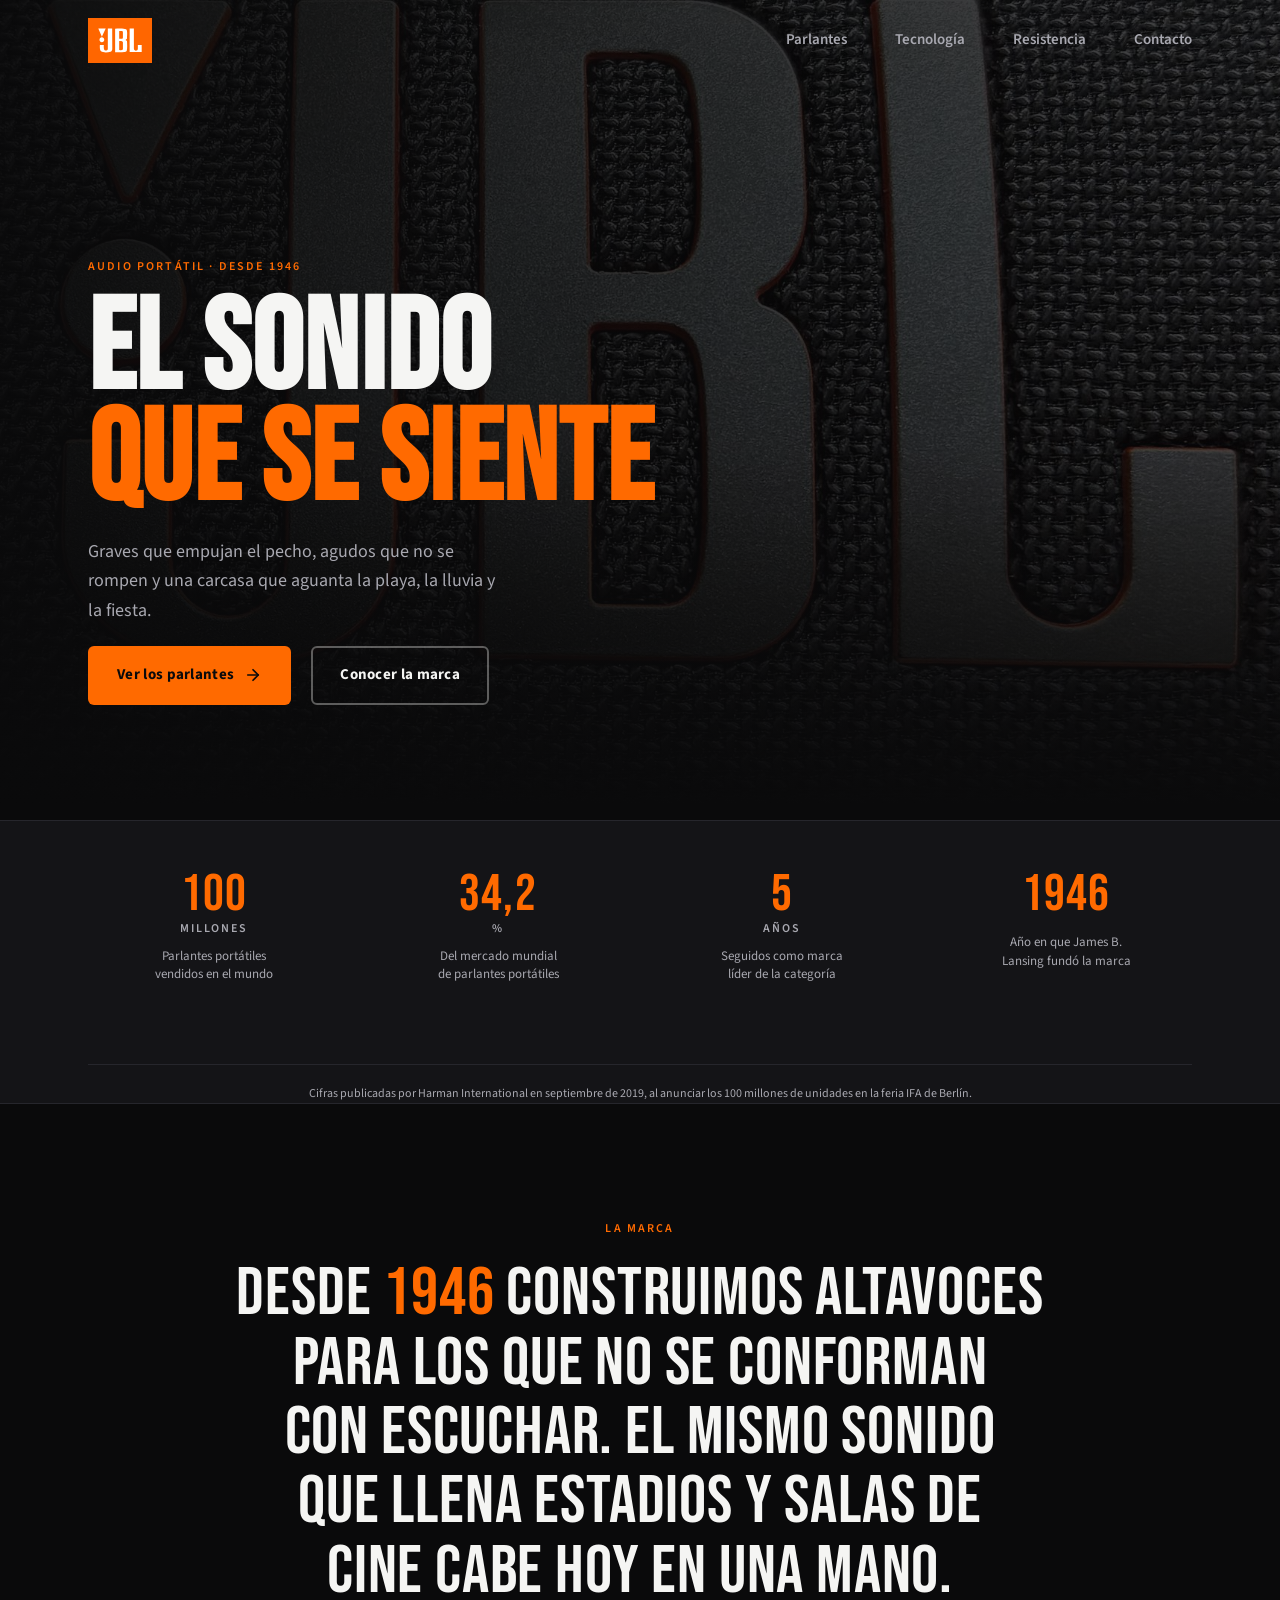
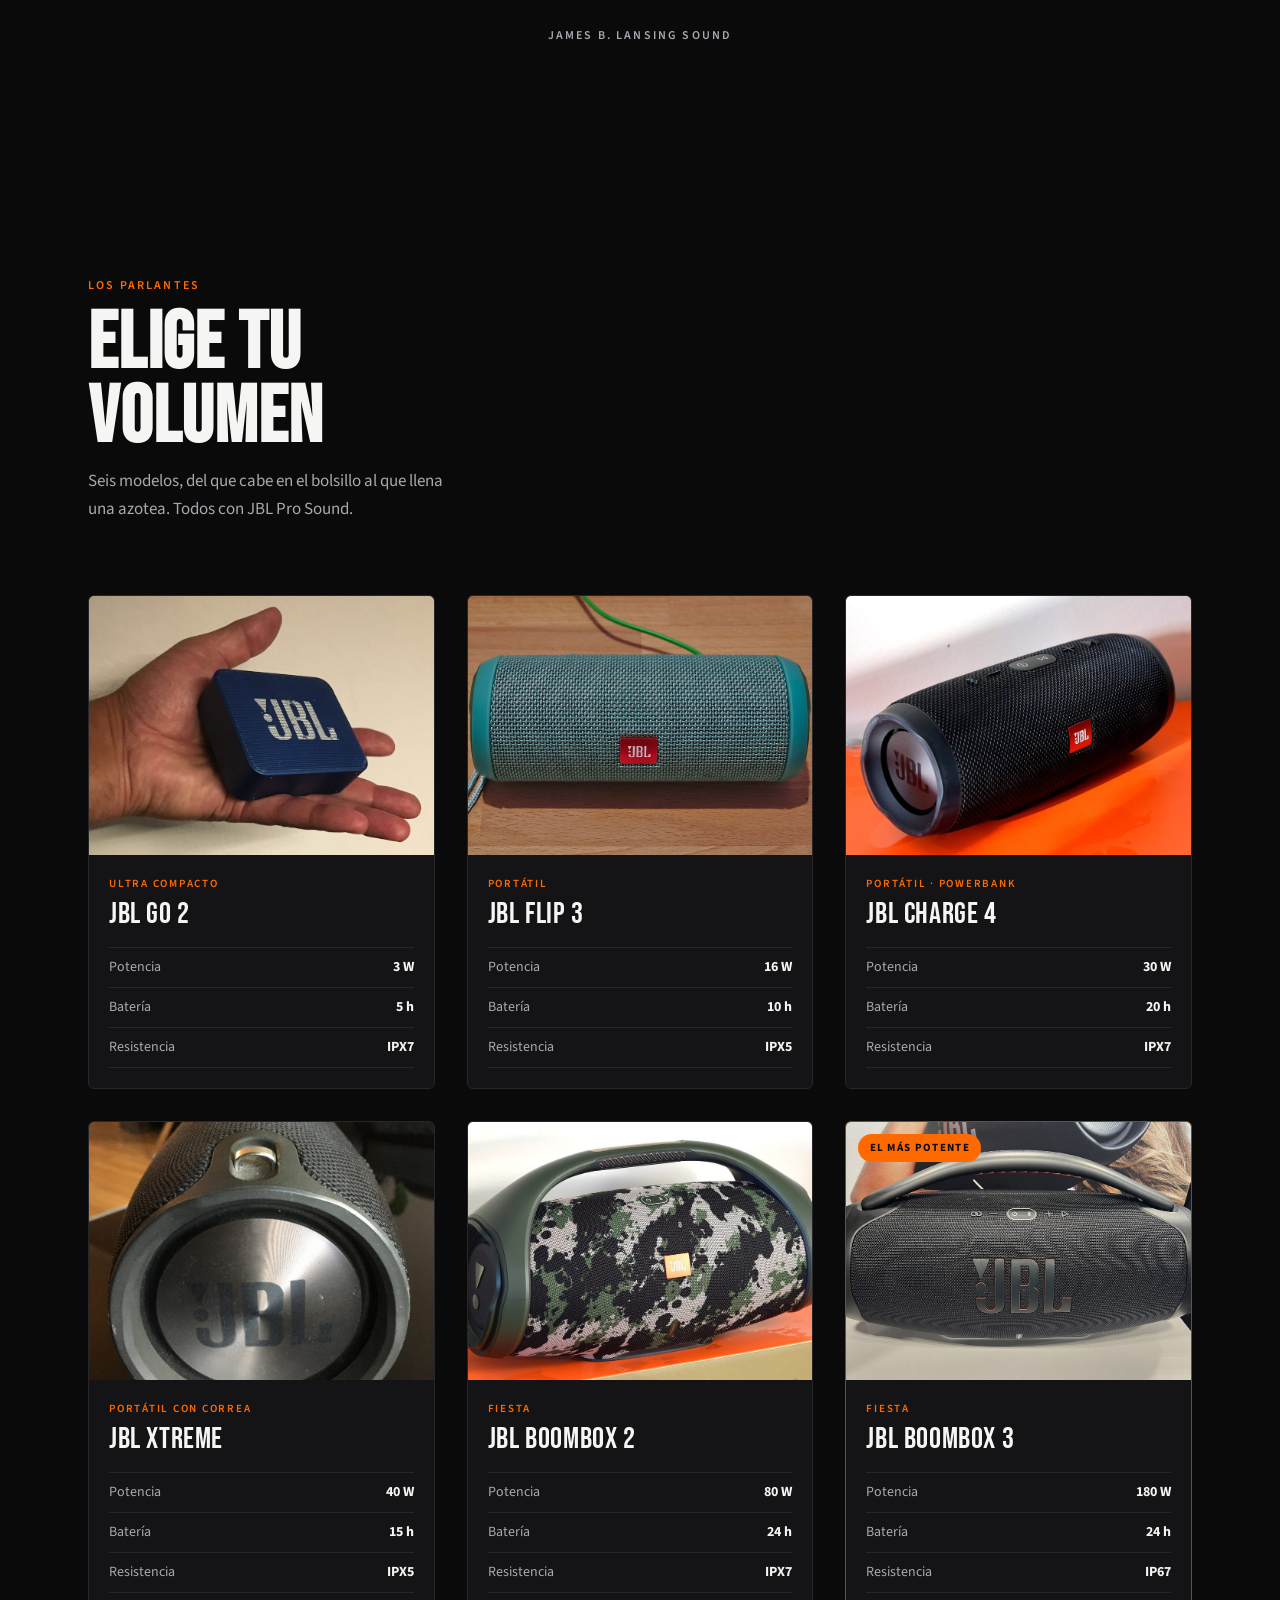
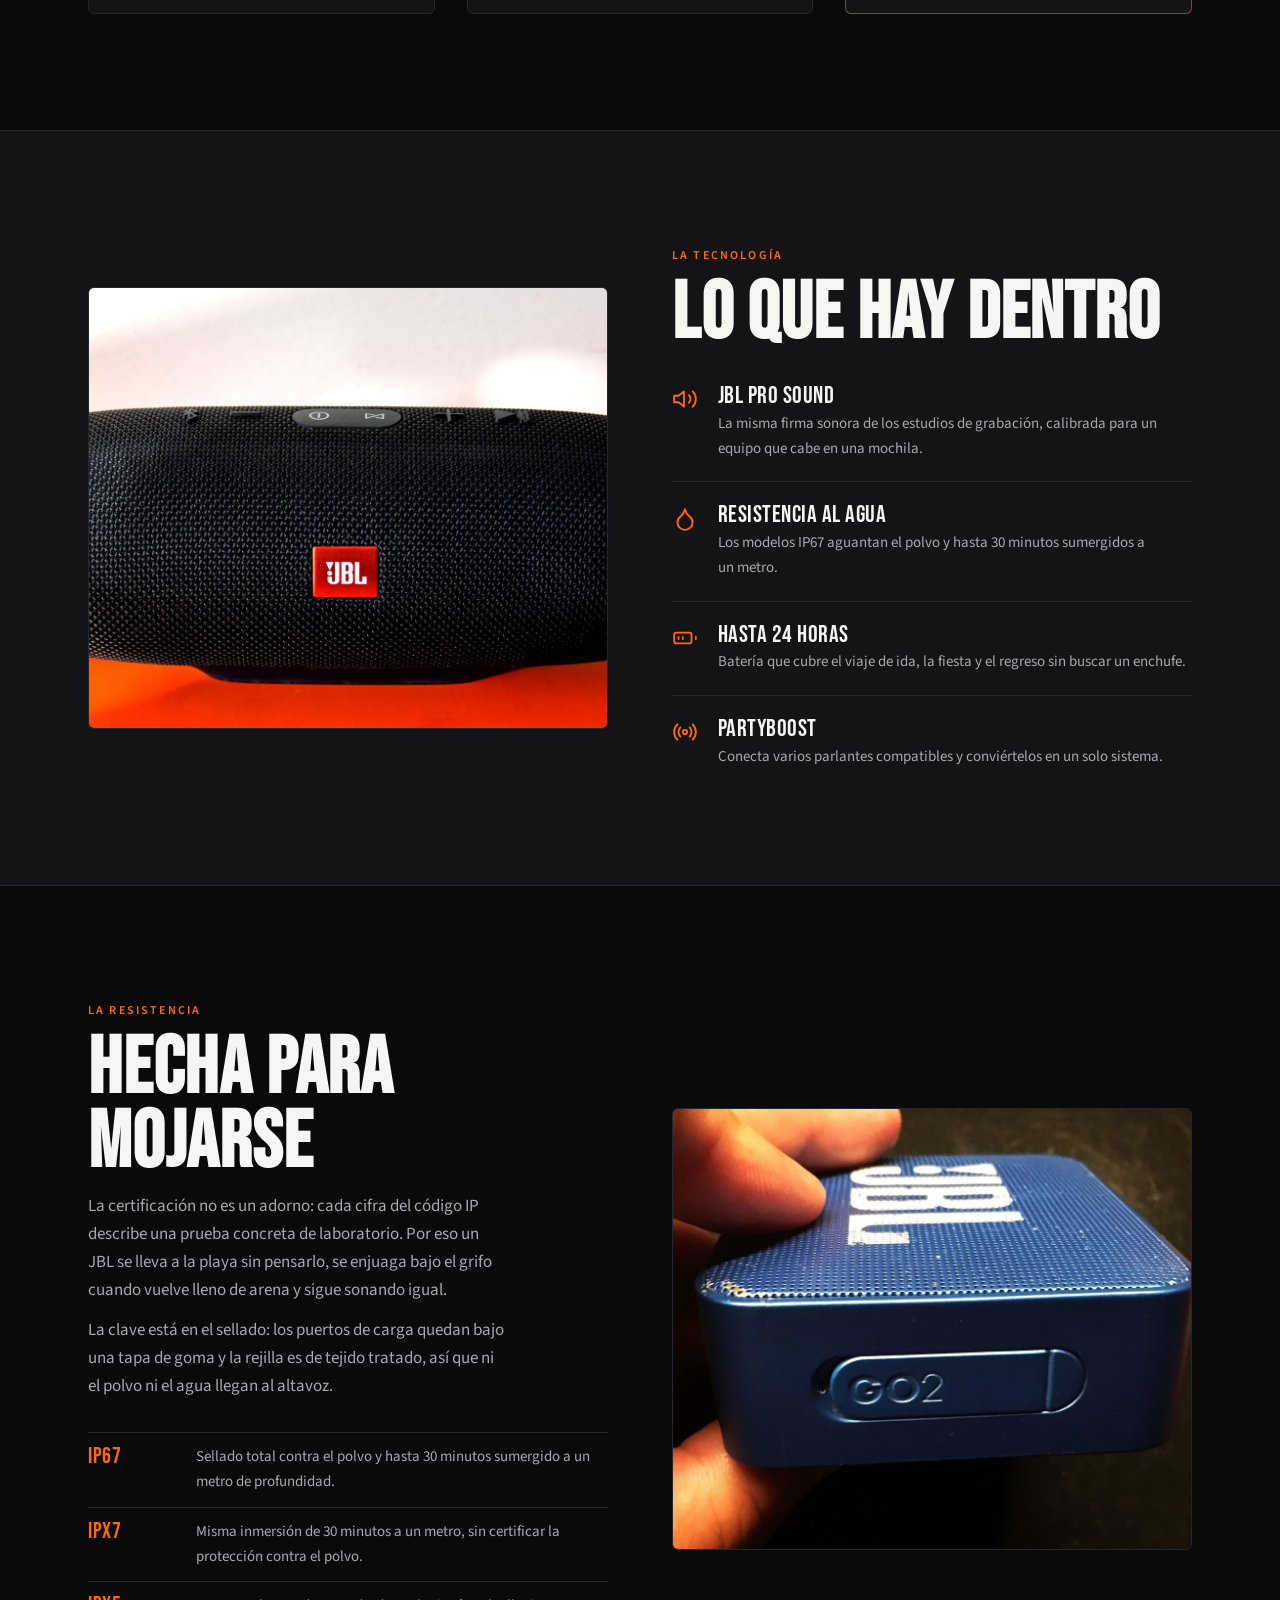
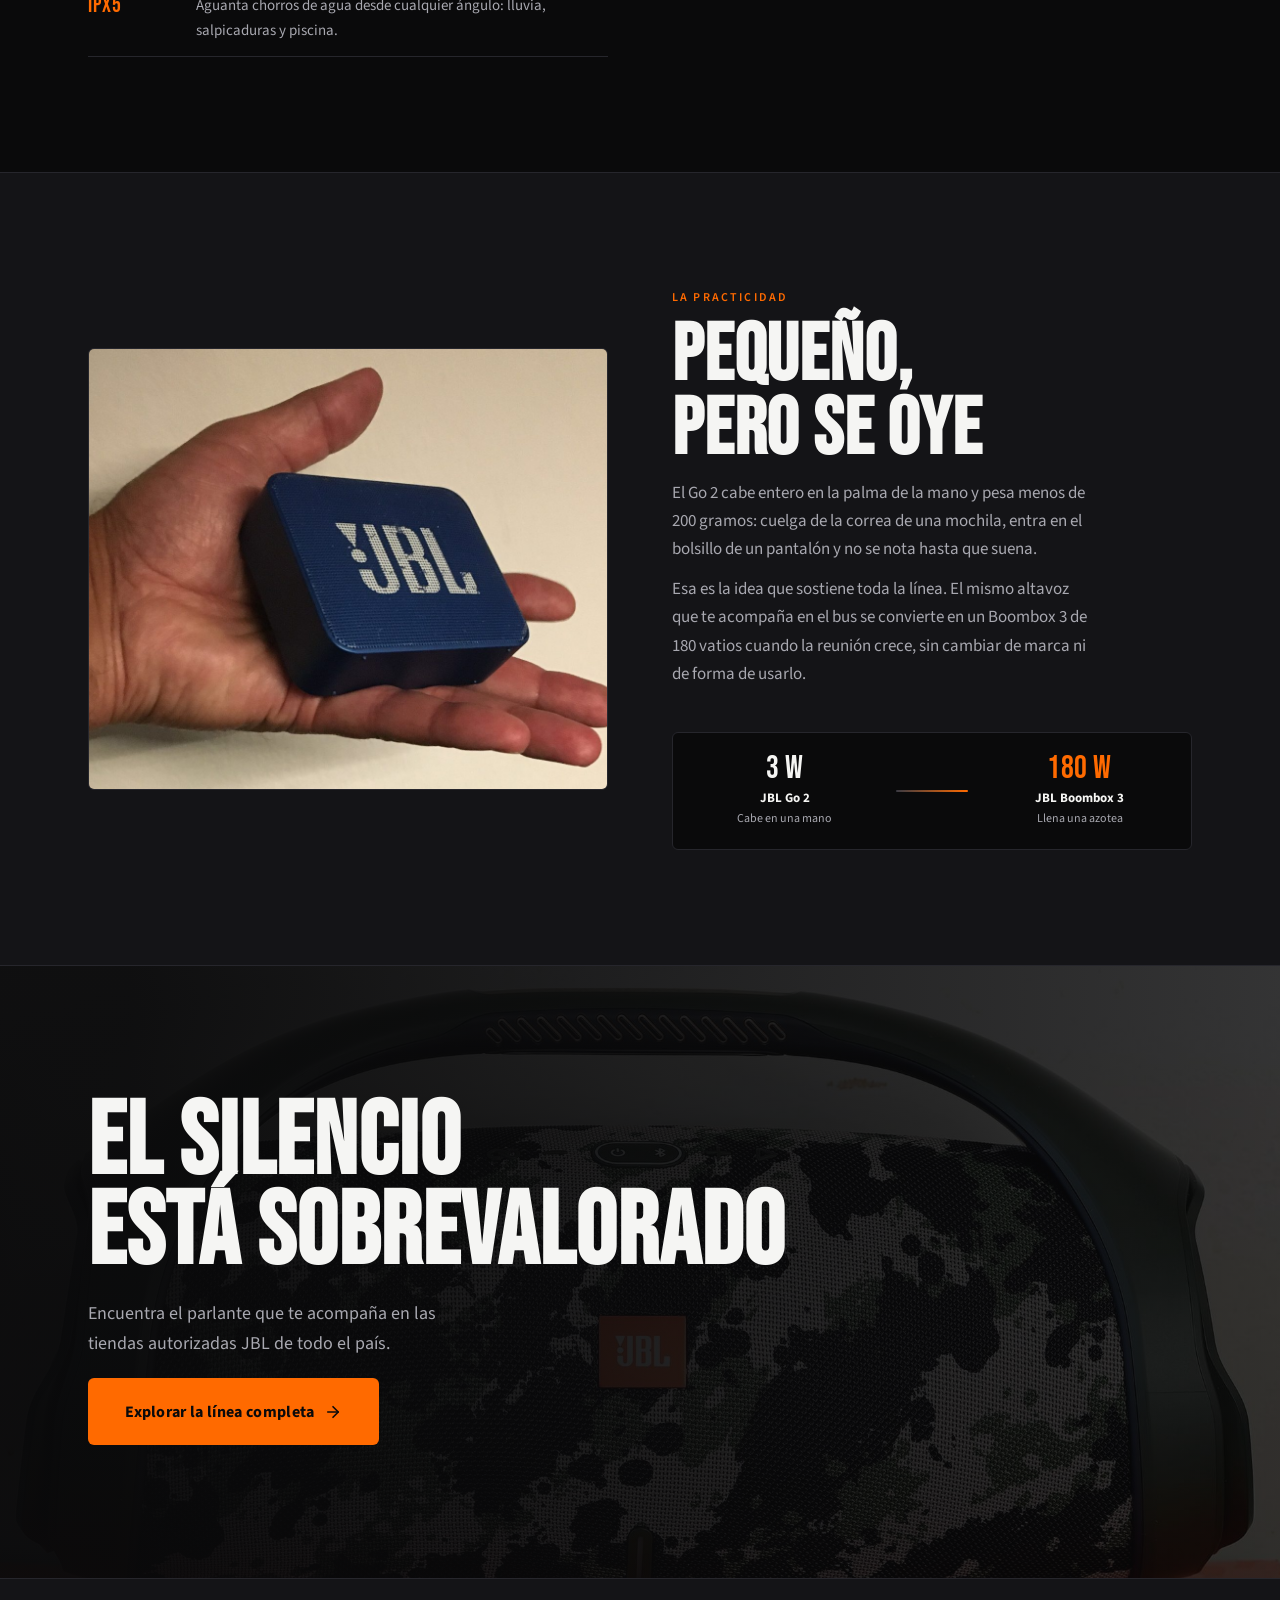
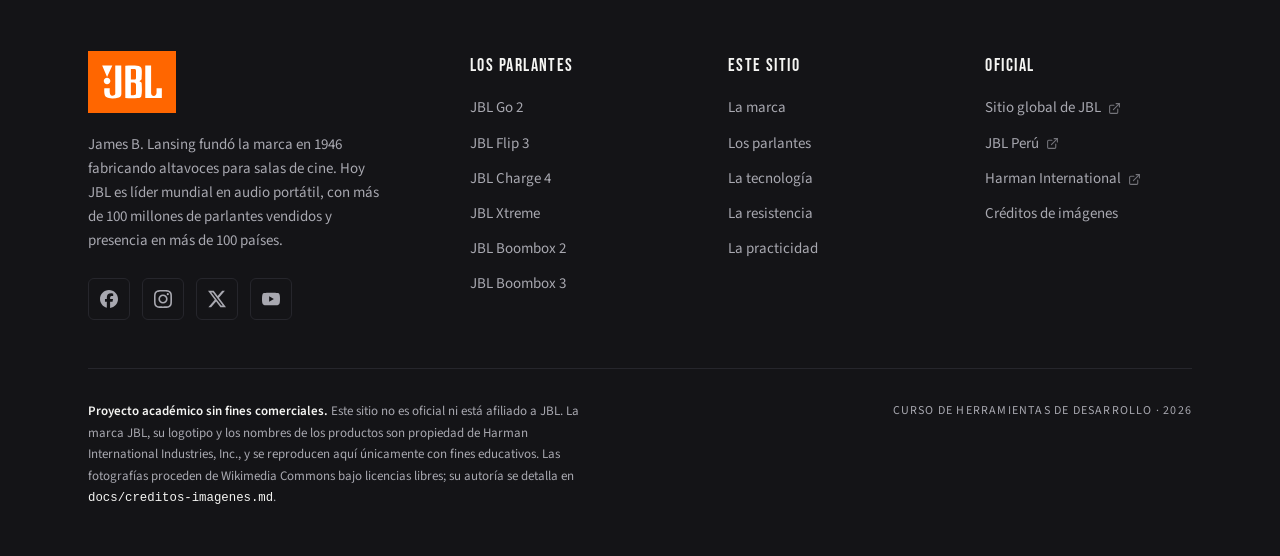
==== commit c3d822ef: "feat: muestra en la landing el catalogo administrado en el ERP" ====
--- a/index.html
+++ b/index.html
@@ -22,7 +22,6 @@
   <!-- Marca que JavaScript está activo. Las apariciones al hacer scroll sólo
        se aplican si existe esta clase: sin JS la página se ve completa. -->
   <script>document.documentElement.classList.add('js');</script>
-  <script src="js/contacto.js" defer></script>
 </head>
 <body>
 
@@ -377,49 +376,16 @@
   <!-- ================= CIERRE ================= -->
   <section class="cierre" id="contacto">
     <img class="cierre__fondo" src="assets/img/cierre.jpg" alt="" aria-hidden="true" loading="lazy">
-    <div class="contenedor cierre__contenido cierre__contenido--contacto">
-      <div class="cierre__mensaje">
-        <h2 class="cierre__titulo reveal">El silencio<br>está sobrevalorado</h2>
-        <p class="cierre__texto reveal">
-          Encuentra el parlante que te acompaña en las tiendas autorizadas JBL
-          de todo el país.
-        </p>
-        <a class="boton boton--solido boton--grande reveal" href="#parlantes">
-          Explorar la línea completa
-          <svg class="boton__ico" aria-hidden="true"><use href="#ico-flecha"/></svg>
-        </a>
-      </div>
-
-      <!-- Formulario de contacto: el mensaje llega a la bandeja del ERP. -->
-      <form class="contacto reveal" id="contacto-form" novalidate>
-        <h3 class="contacto__titulo">¿Tienes una consulta?</h3>
-        <p class="contacto__texto">Escríbenos y te respondemos por correo.</p>
-
-        <div class="contacto__campo">
-          <label for="contacto-nombre">Nombre</label>
-          <input id="contacto-nombre" name="nombre" type="text" maxlength="80" autocomplete="name" required>
-          <p class="contacto__error" data-error="nombre"></p>
-        </div>
-        <div class="contacto__campo">
-          <label for="contacto-correo">Correo</label>
-          <input id="contacto-correo" name="correo" type="email" maxlength="120" autocomplete="email" required>
-          <p class="contacto__error" data-error="correo"></p>
-        </div>
-        <div class="contacto__campo">
-          <label for="contacto-mensaje">Mensaje</label>
-          <textarea id="contacto-mensaje" name="mensaje" rows="4" minlength="10" maxlength="1000" required></textarea>
-          <p class="contacto__error" data-error="mensaje"></p>
-        </div>
-
-        <!-- Campo trampa para bots: las personas no lo ven ni lo llenan. -->
-        <div class="contacto__trampa" aria-hidden="true">
-          <label for="contacto-sitio">No llenes este campo</label>
-          <input id="contacto-sitio" name="sitio_web" type="text" tabindex="-1" autocomplete="off">
-        </div>
-
-        <button class="boton boton--solido contacto__boton" type="submit">Enviar mensaje</button>
-        <p class="contacto__estado" role="status" aria-live="polite"></p>
-      </form>
+    <div class="contenedor cierre__contenido">
+      <h2 class="cierre__titulo reveal">El silencio<br>está sobrevalorado</h2>
+      <p class="cierre__texto reveal">
+        Encuentra el parlante que te acompaña en las tiendas autorizadas JBL
+        de todo el país.
+      </p>
+      <a class="boton boton--solido boton--grande reveal" href="#parlantes">
+        Explorar la línea completa
+        <svg class="boton__ico" aria-hidden="true"><use href="#ico-flecha"/></svg>
+      </a>
     </div>
   </section>
 
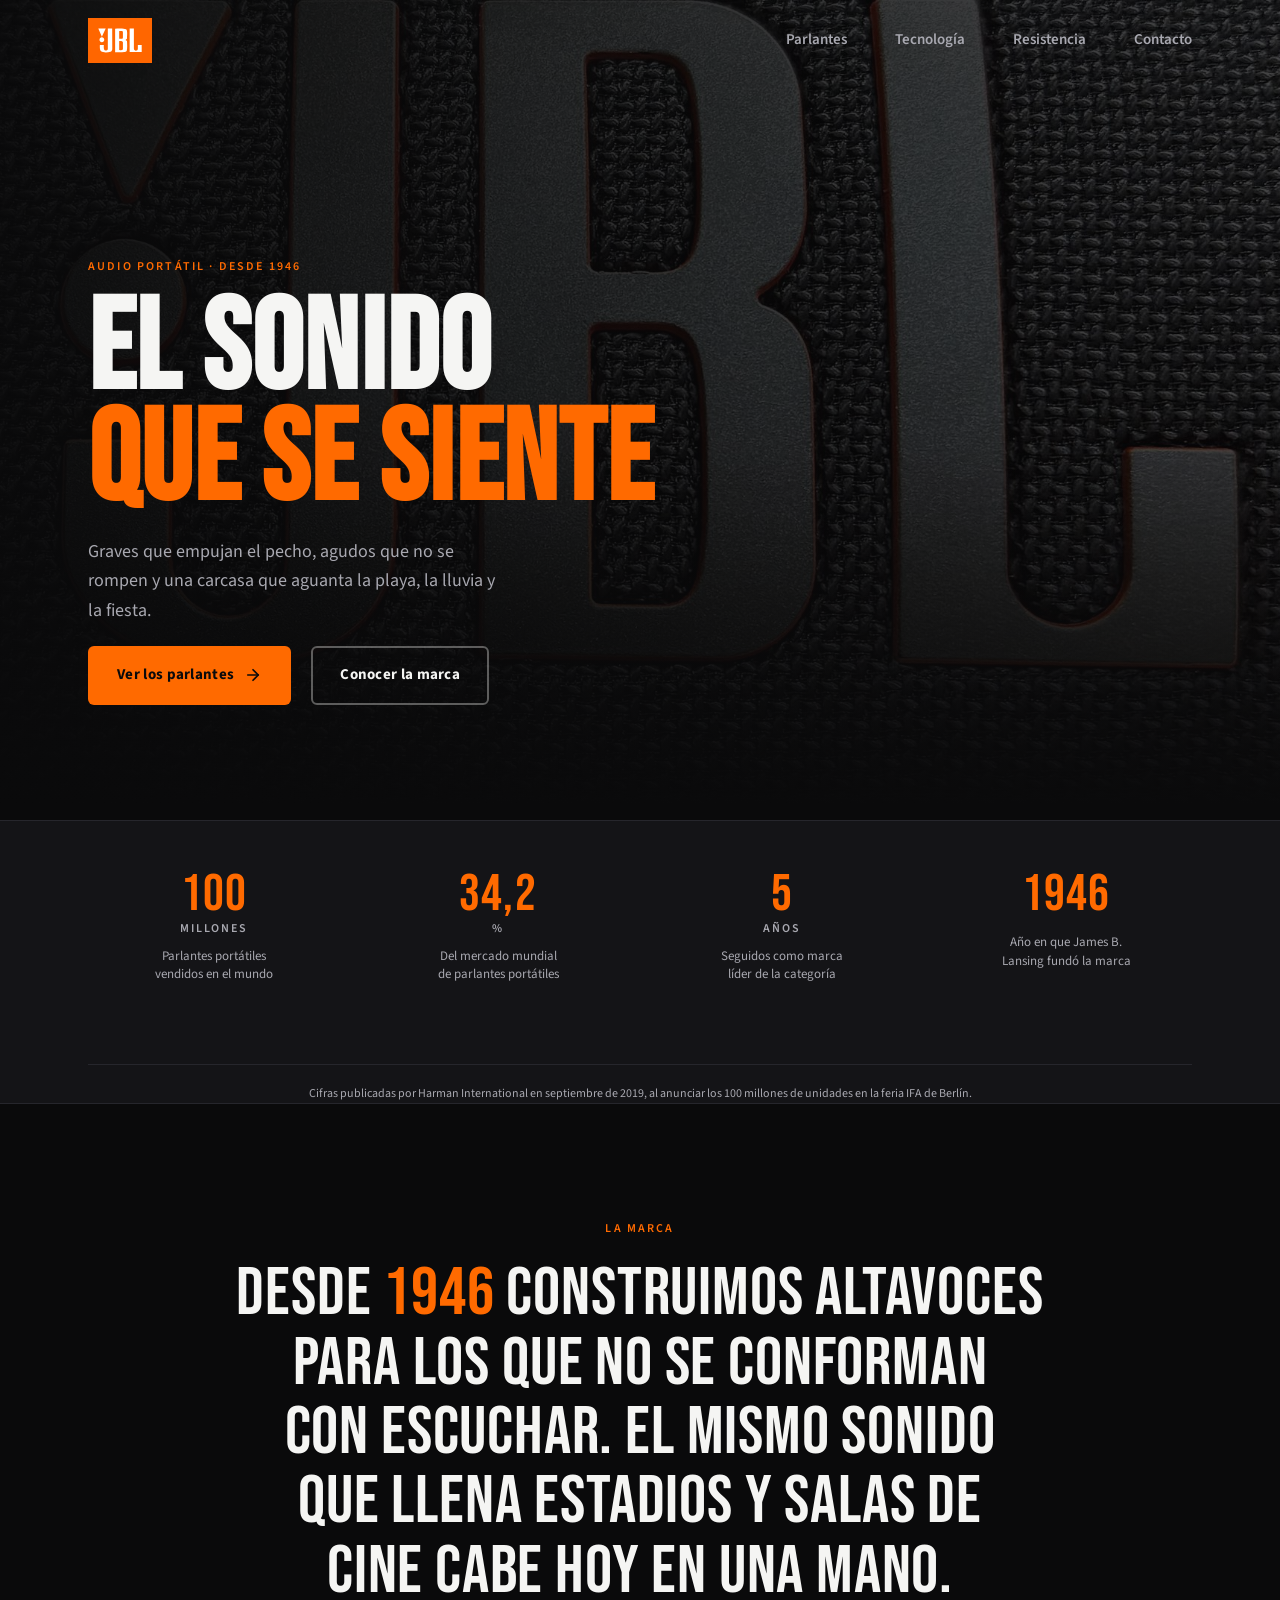
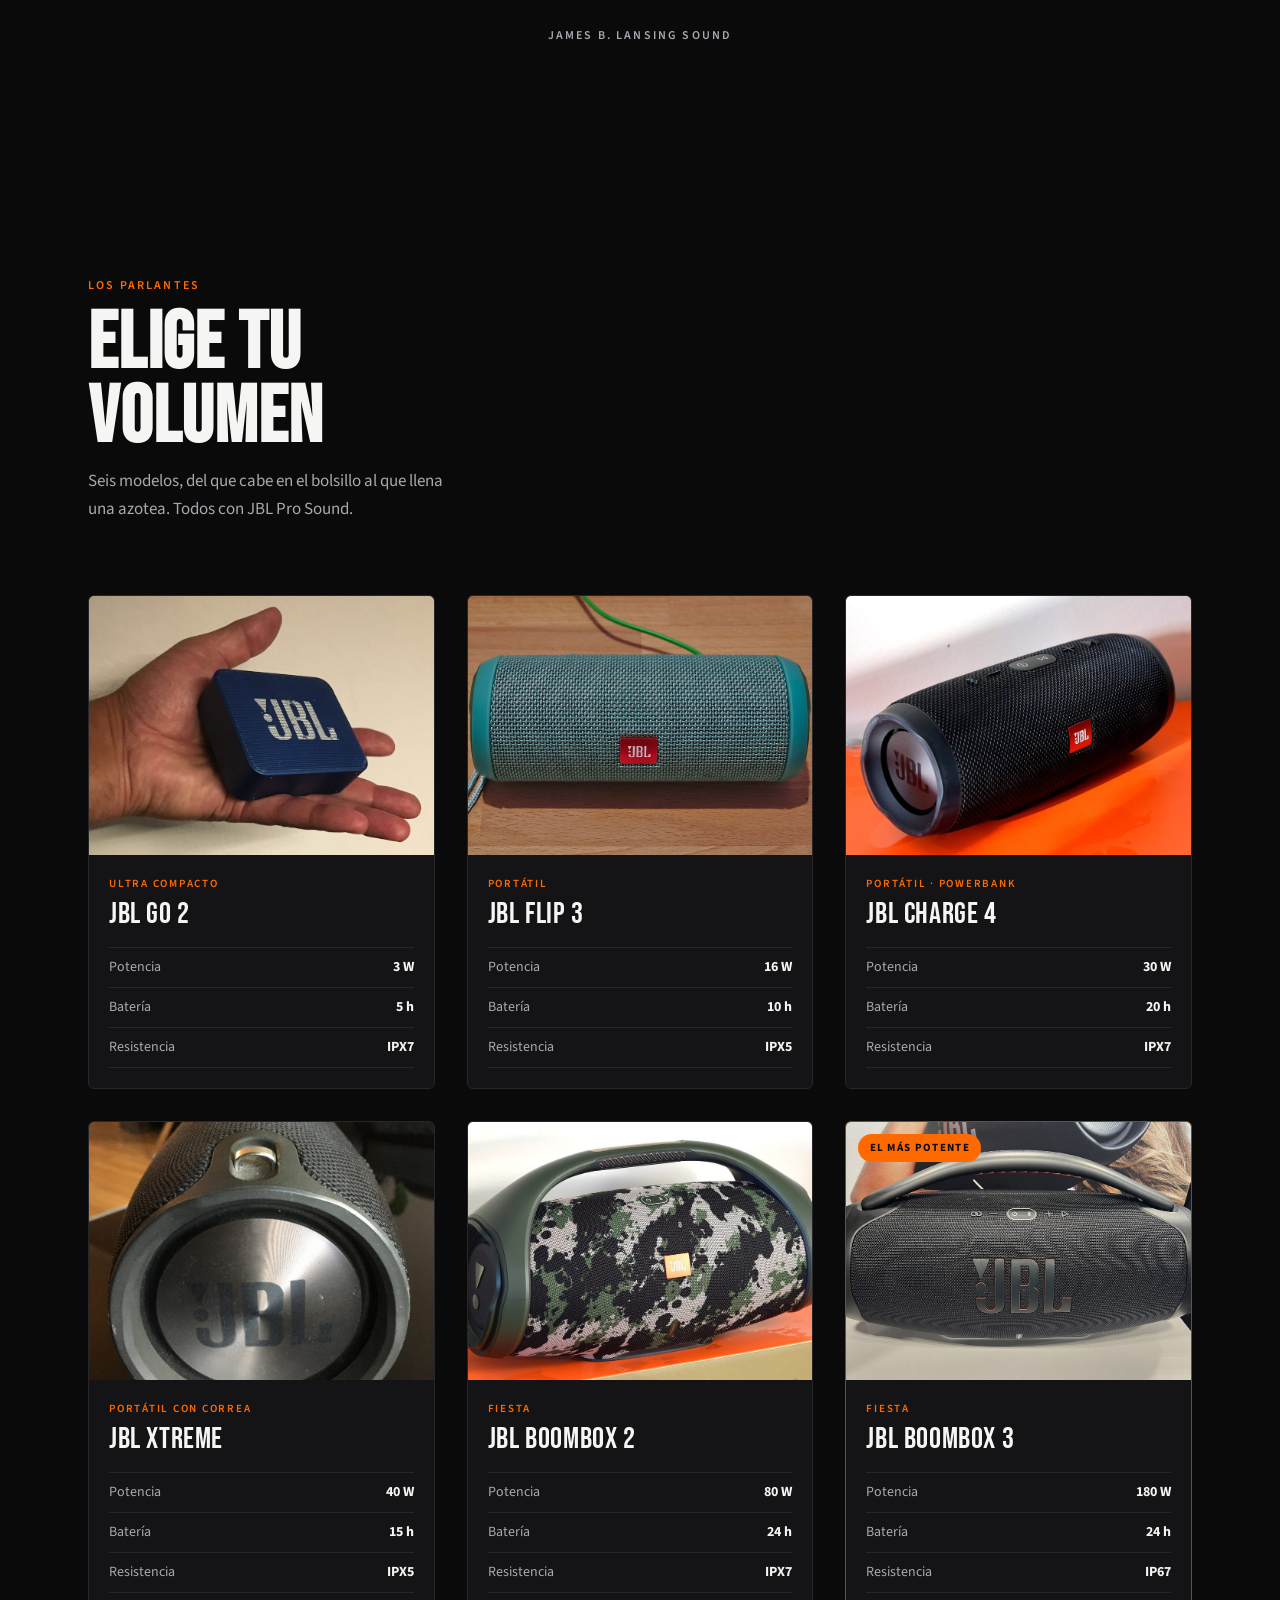
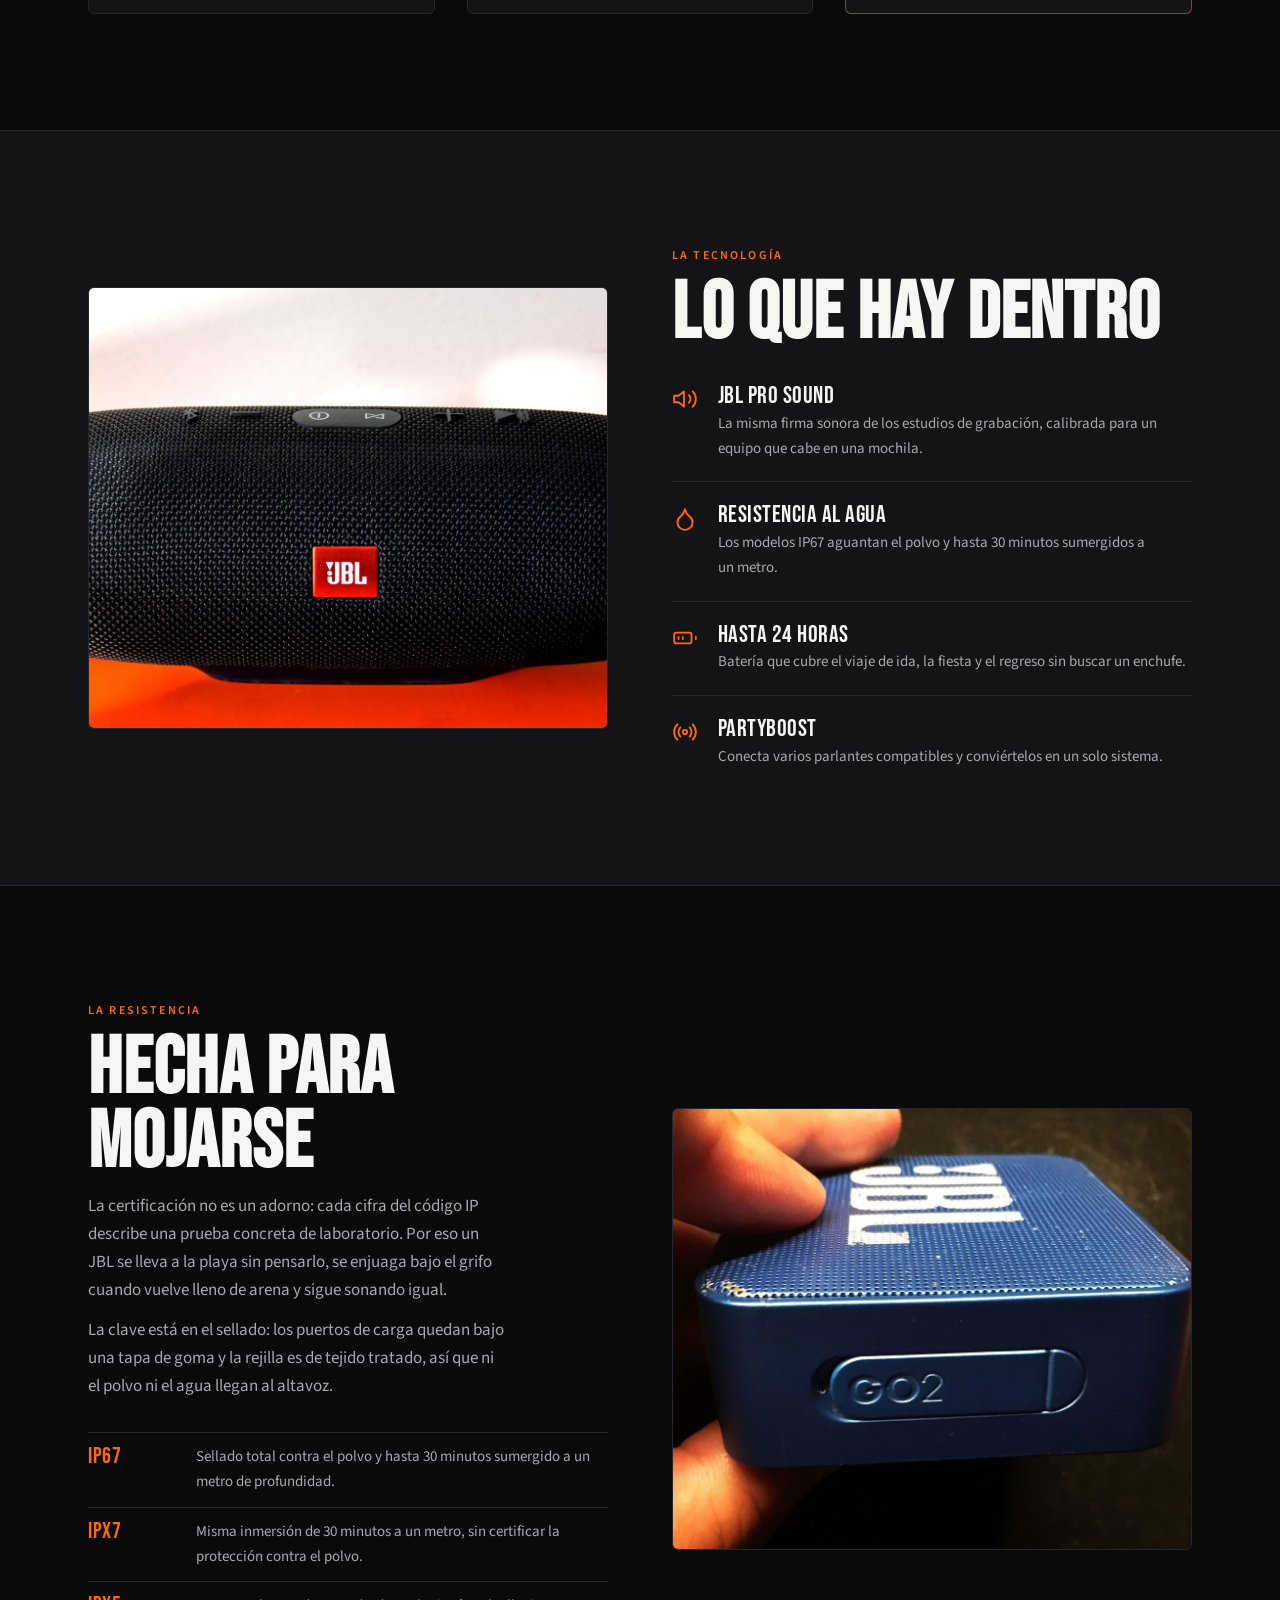
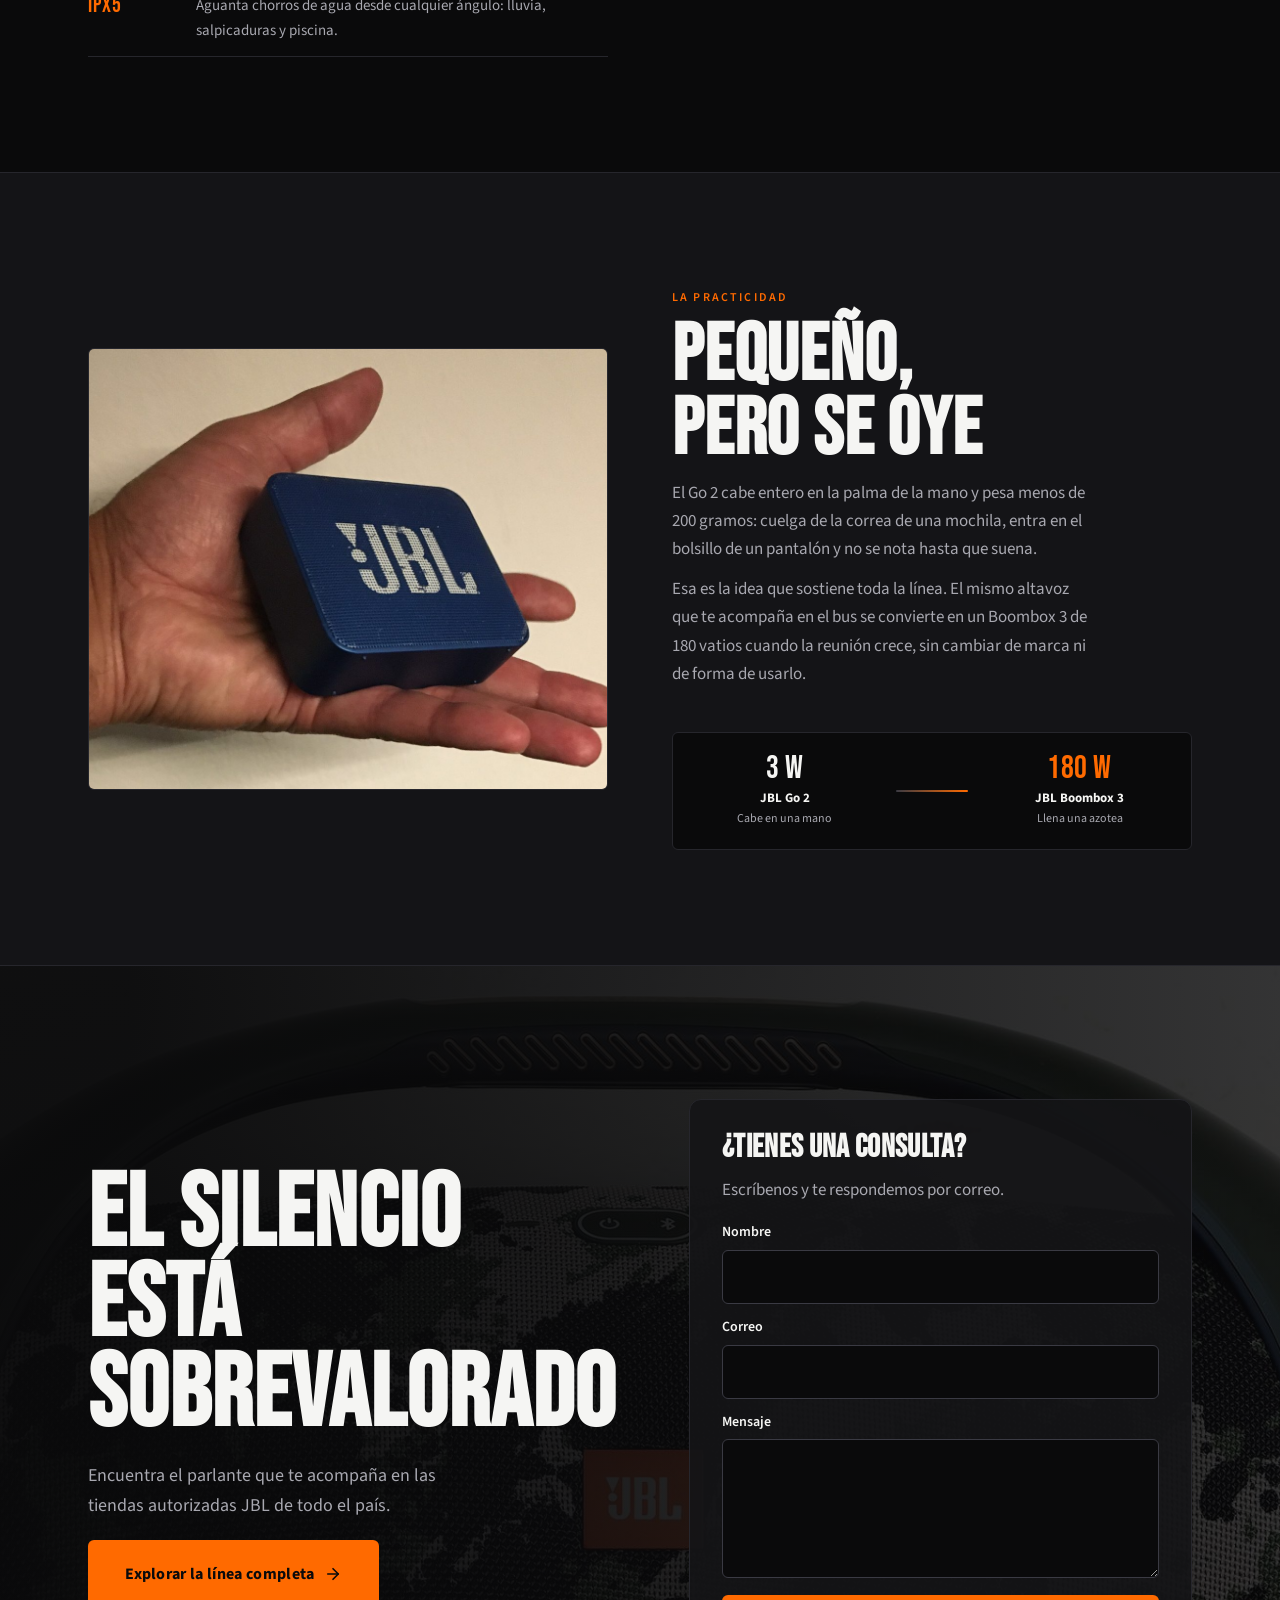
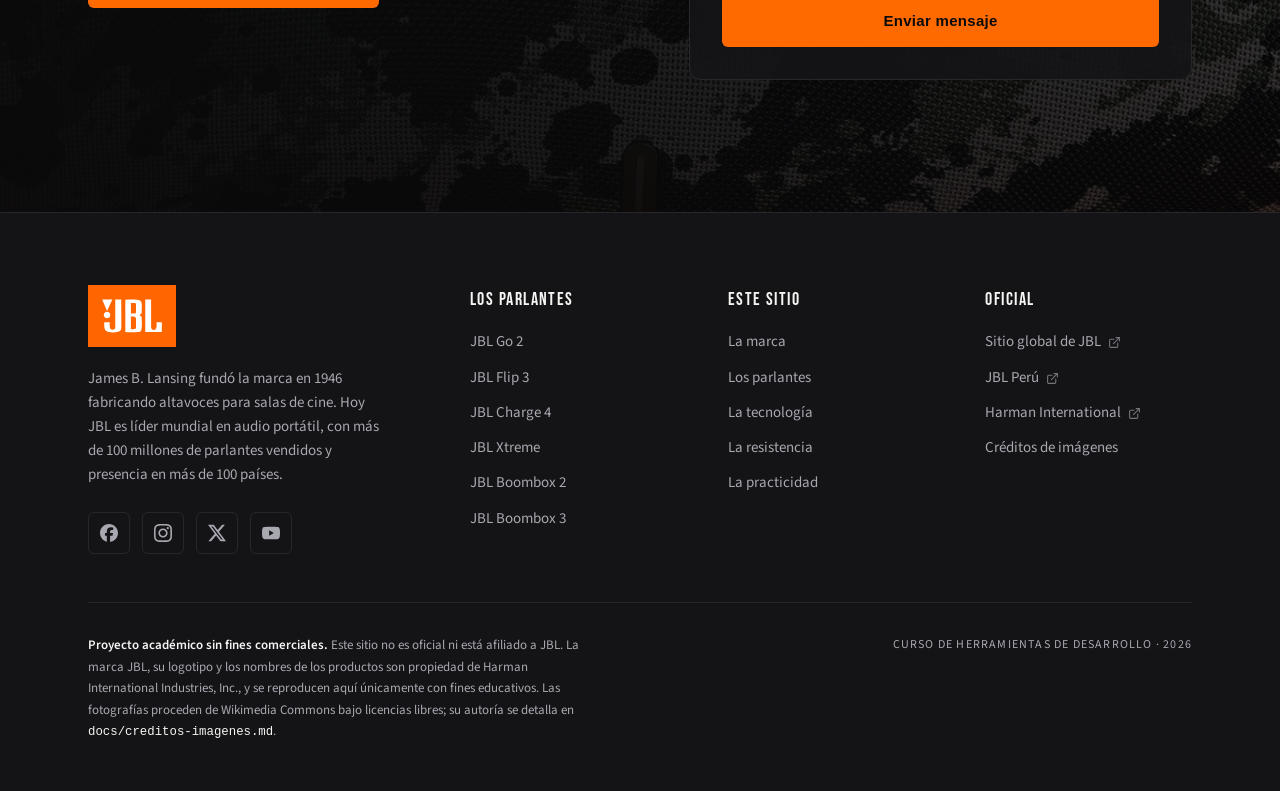
==== commit a660f0c7: "Merge pull request #15 from Dietri-Diaz/feature/erp-mensajes feat: mensajes de contacto (API, bandej" ====
--- a/index.html
+++ b/index.html
@@ -22,6 +22,7 @@
   <!-- Marca que JavaScript está activo. Las apariciones al hacer scroll sólo
        se aplican si existe esta clase: sin JS la página se ve completa. -->
   <script>document.documentElement.classList.add('js');</script>
+  <script src="js/contacto.js" defer></script>
 </head>
 <body>
 
@@ -376,16 +377,49 @@
   <!-- ================= CIERRE ================= -->
   <section class="cierre" id="contacto">
     <img class="cierre__fondo" src="assets/img/cierre.jpg" alt="" aria-hidden="true" loading="lazy">
-    <div class="contenedor cierre__contenido">
-      <h2 class="cierre__titulo reveal">El silencio<br>está sobrevalorado</h2>
-      <p class="cierre__texto reveal">
-        Encuentra el parlante que te acompaña en las tiendas autorizadas JBL
-        de todo el país.
-      </p>
-      <a class="boton boton--solido boton--grande reveal" href="#parlantes">
-        Explorar la línea completa
-        <svg class="boton__ico" aria-hidden="true"><use href="#ico-flecha"/></svg>
-      </a>
+    <div class="contenedor cierre__contenido cierre__contenido--contacto">
+      <div class="cierre__mensaje">
+        <h2 class="cierre__titulo reveal">El silencio<br>está sobrevalorado</h2>
+        <p class="cierre__texto reveal">
+          Encuentra el parlante que te acompaña en las tiendas autorizadas JBL
+          de todo el país.
+        </p>
+        <a class="boton boton--solido boton--grande reveal" href="#parlantes">
+          Explorar la línea completa
+          <svg class="boton__ico" aria-hidden="true"><use href="#ico-flecha"/></svg>
+        </a>
+      </div>
+
+      <!-- Formulario de contacto: el mensaje llega a la bandeja del ERP. -->
+      <form class="contacto reveal" id="contacto-form" novalidate>
+        <h3 class="contacto__titulo">¿Tienes una consulta?</h3>
+        <p class="contacto__texto">Escríbenos y te respondemos por correo.</p>
+
+        <div class="contacto__campo">
+          <label for="contacto-nombre">Nombre</label>
+          <input id="contacto-nombre" name="nombre" type="text" maxlength="80" autocomplete="name" required>
+          <p class="contacto__error" data-error="nombre"></p>
+        </div>
+        <div class="contacto__campo">
+          <label for="contacto-correo">Correo</label>
+          <input id="contacto-correo" name="correo" type="email" maxlength="120" autocomplete="email" required>
+          <p class="contacto__error" data-error="correo"></p>
+        </div>
+        <div class="contacto__campo">
+          <label for="contacto-mensaje">Mensaje</label>
+          <textarea id="contacto-mensaje" name="mensaje" rows="4" minlength="10" maxlength="1000" required></textarea>
+          <p class="contacto__error" data-error="mensaje"></p>
+        </div>
+
+        <!-- Campo trampa para bots: las personas no lo ven ni lo llenan. -->
+        <div class="contacto__trampa" aria-hidden="true">
+          <label for="contacto-sitio">No llenes este campo</label>
+          <input id="contacto-sitio" name="sitio_web" type="text" tabindex="-1" autocomplete="off">
+        </div>
+
+        <button class="boton boton--solido contacto__boton" type="submit">Enviar mensaje</button>
+        <p class="contacto__estado" role="status" aria-live="polite"></p>
+      </form>
     </div>
   </section>
 
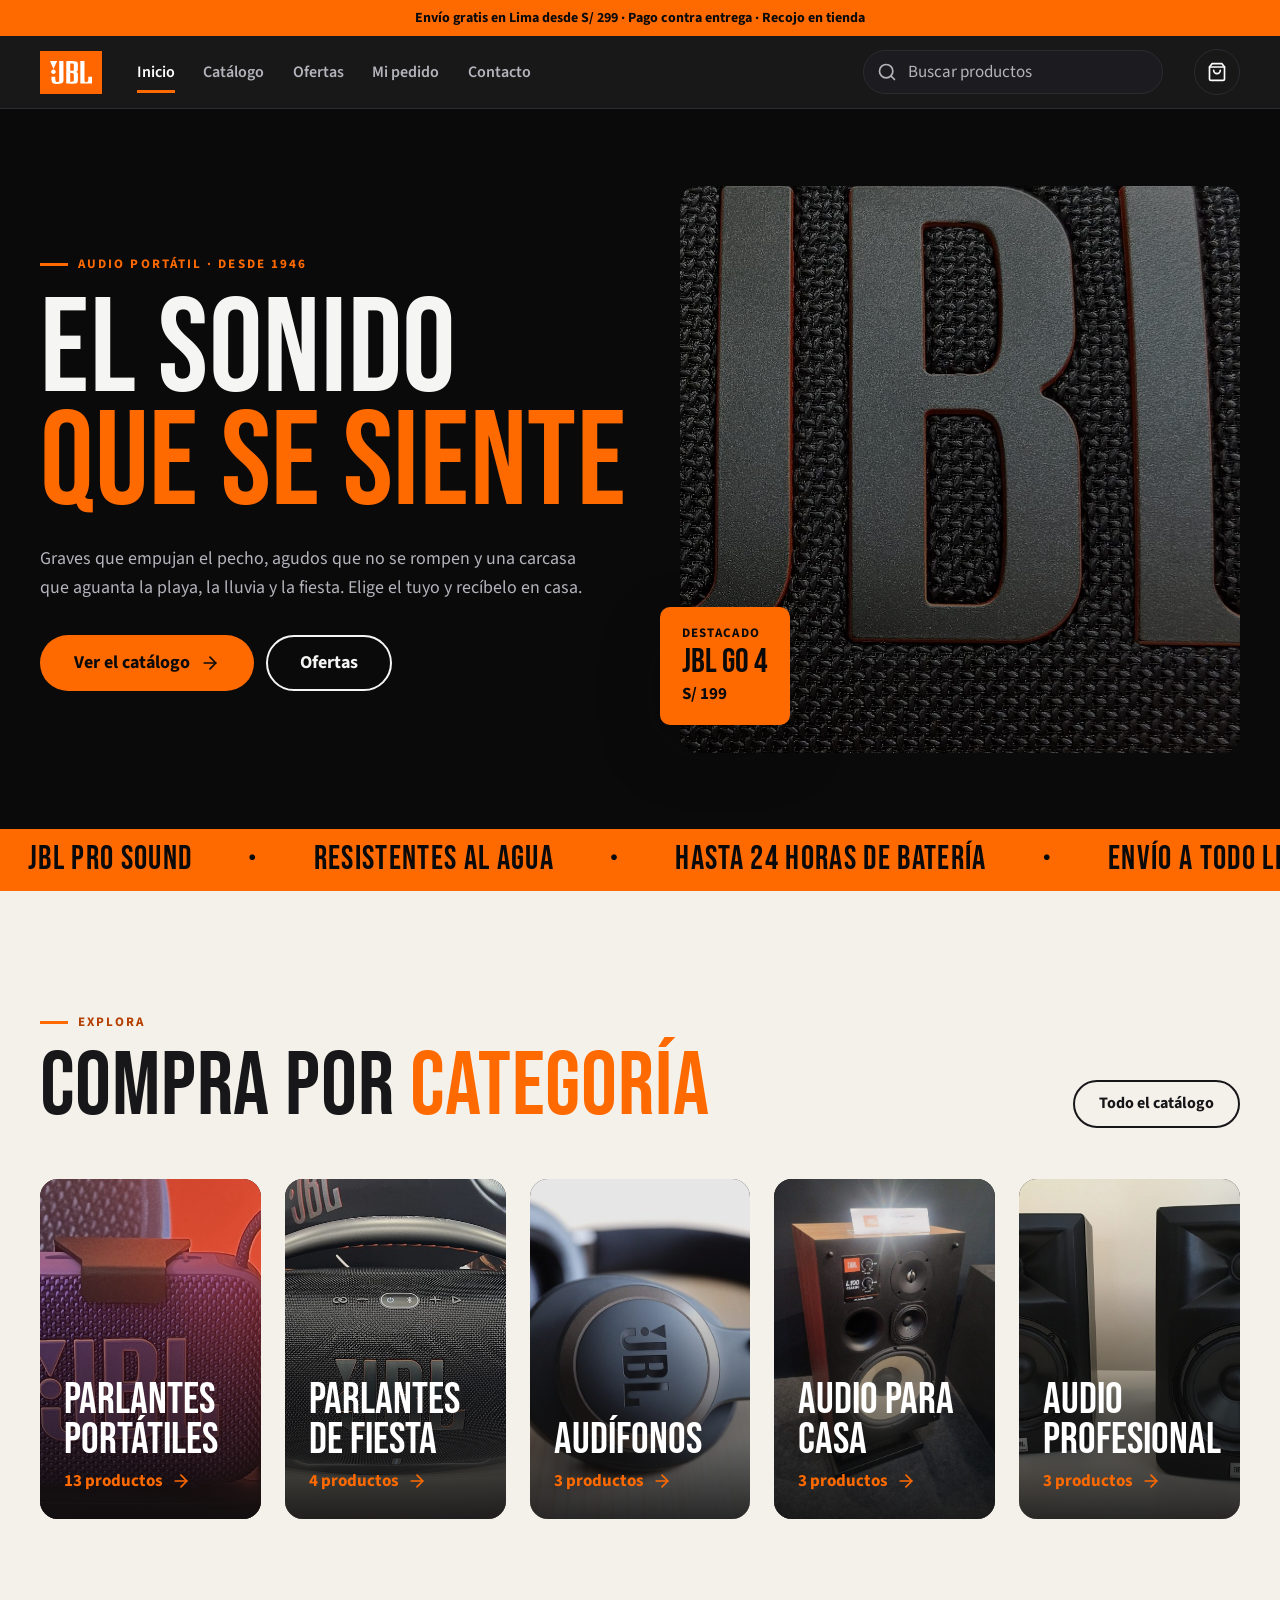
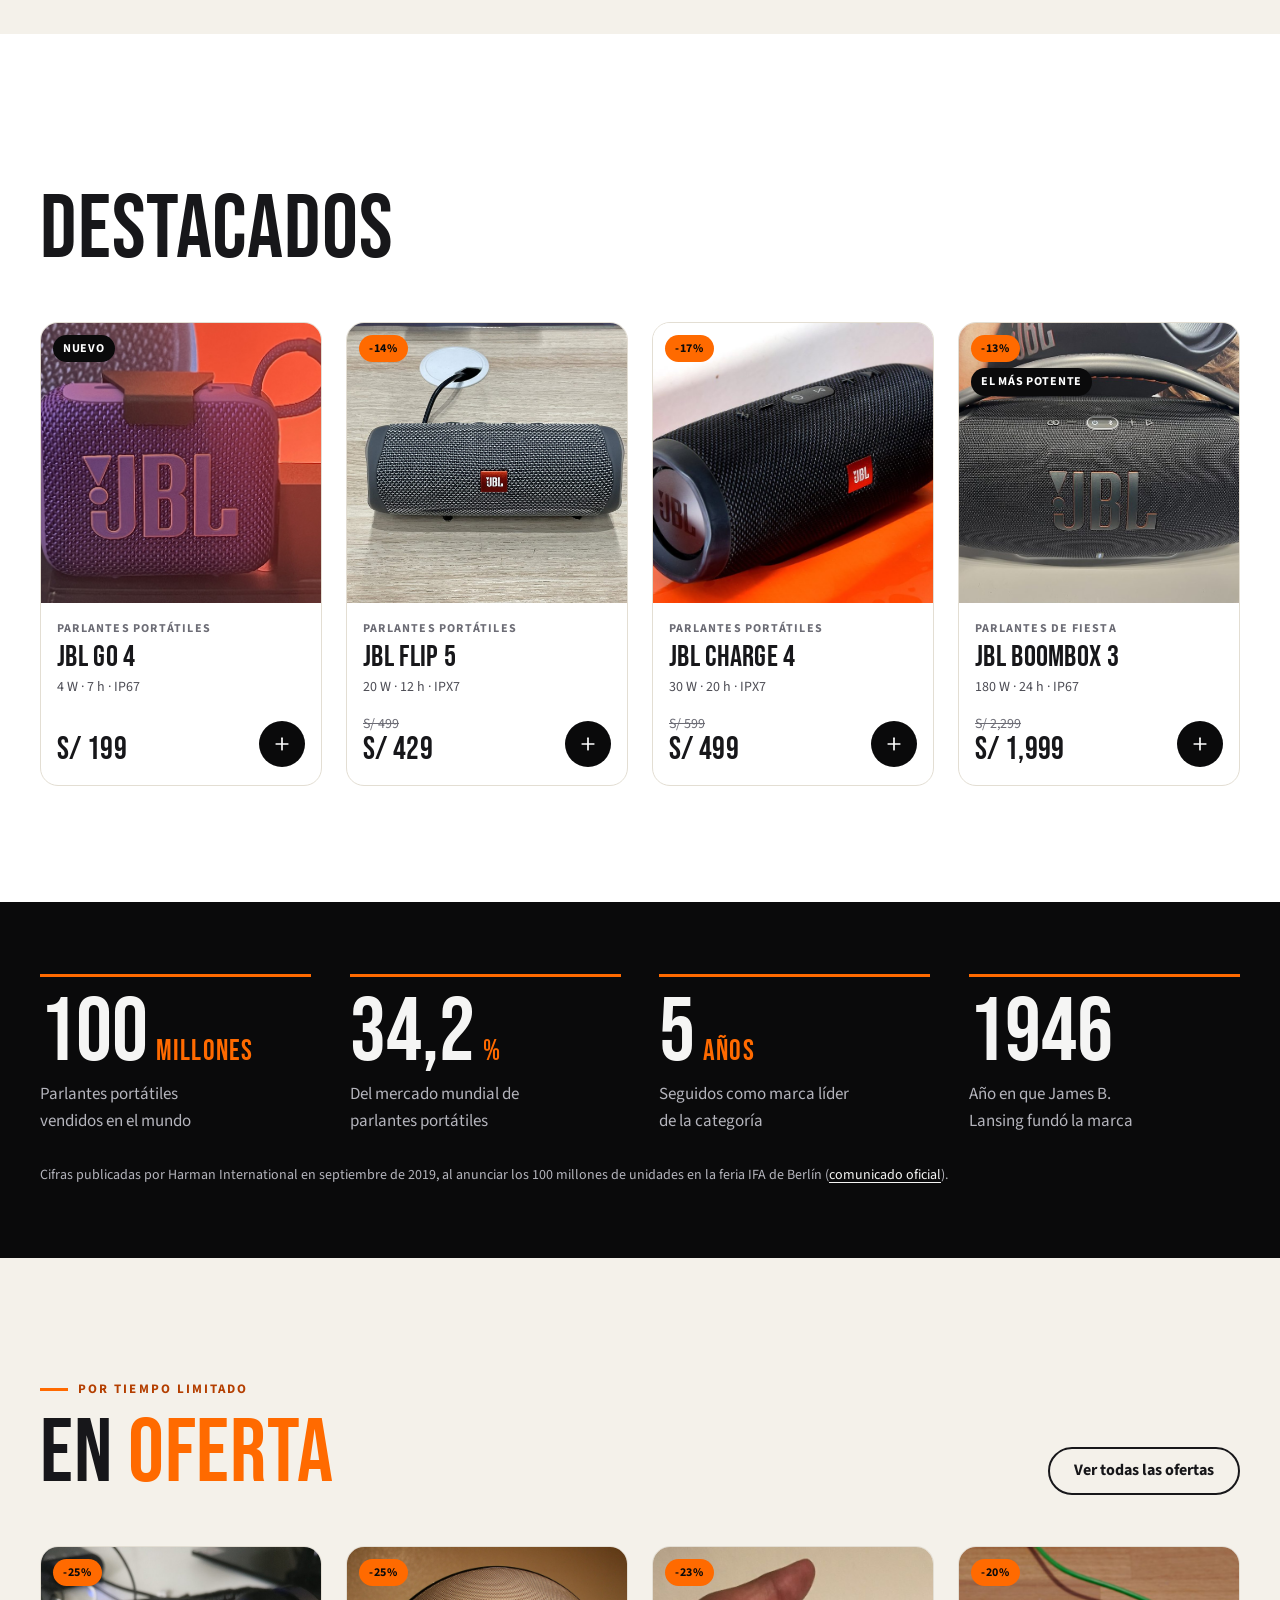
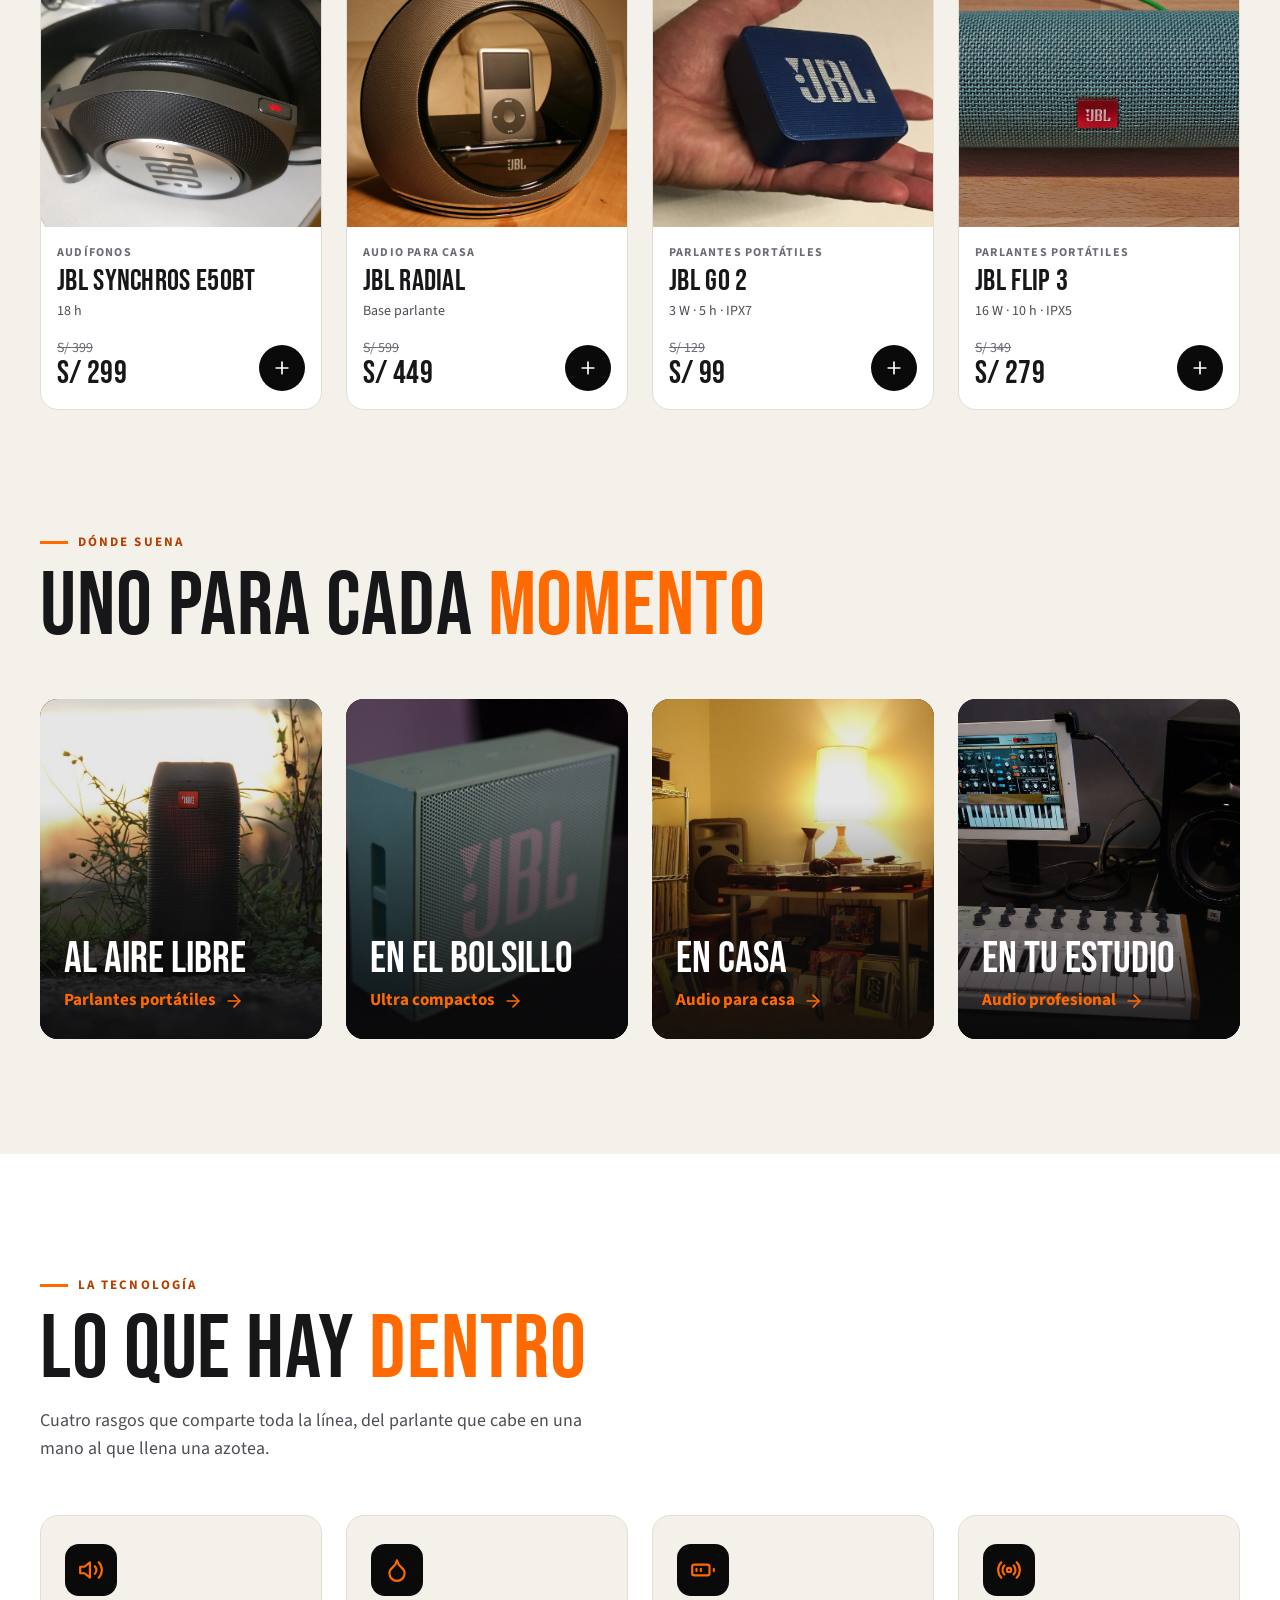
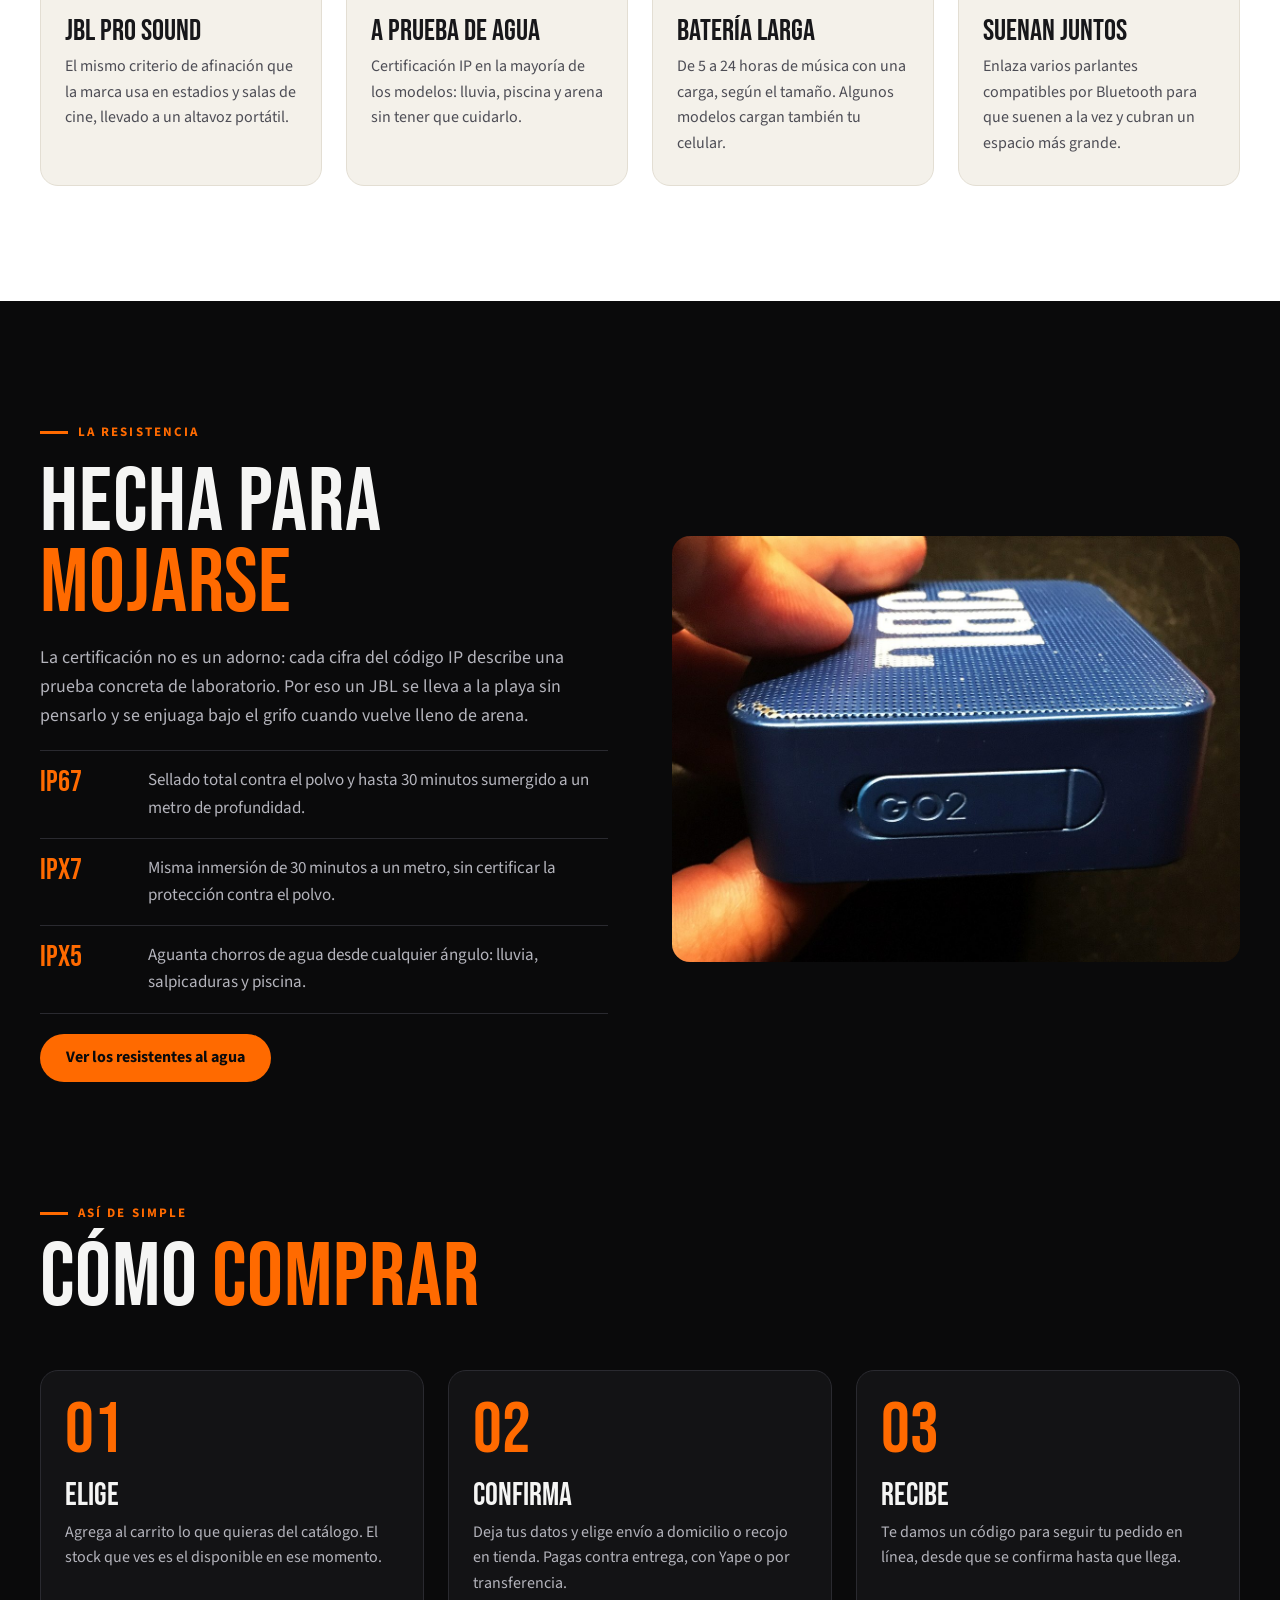
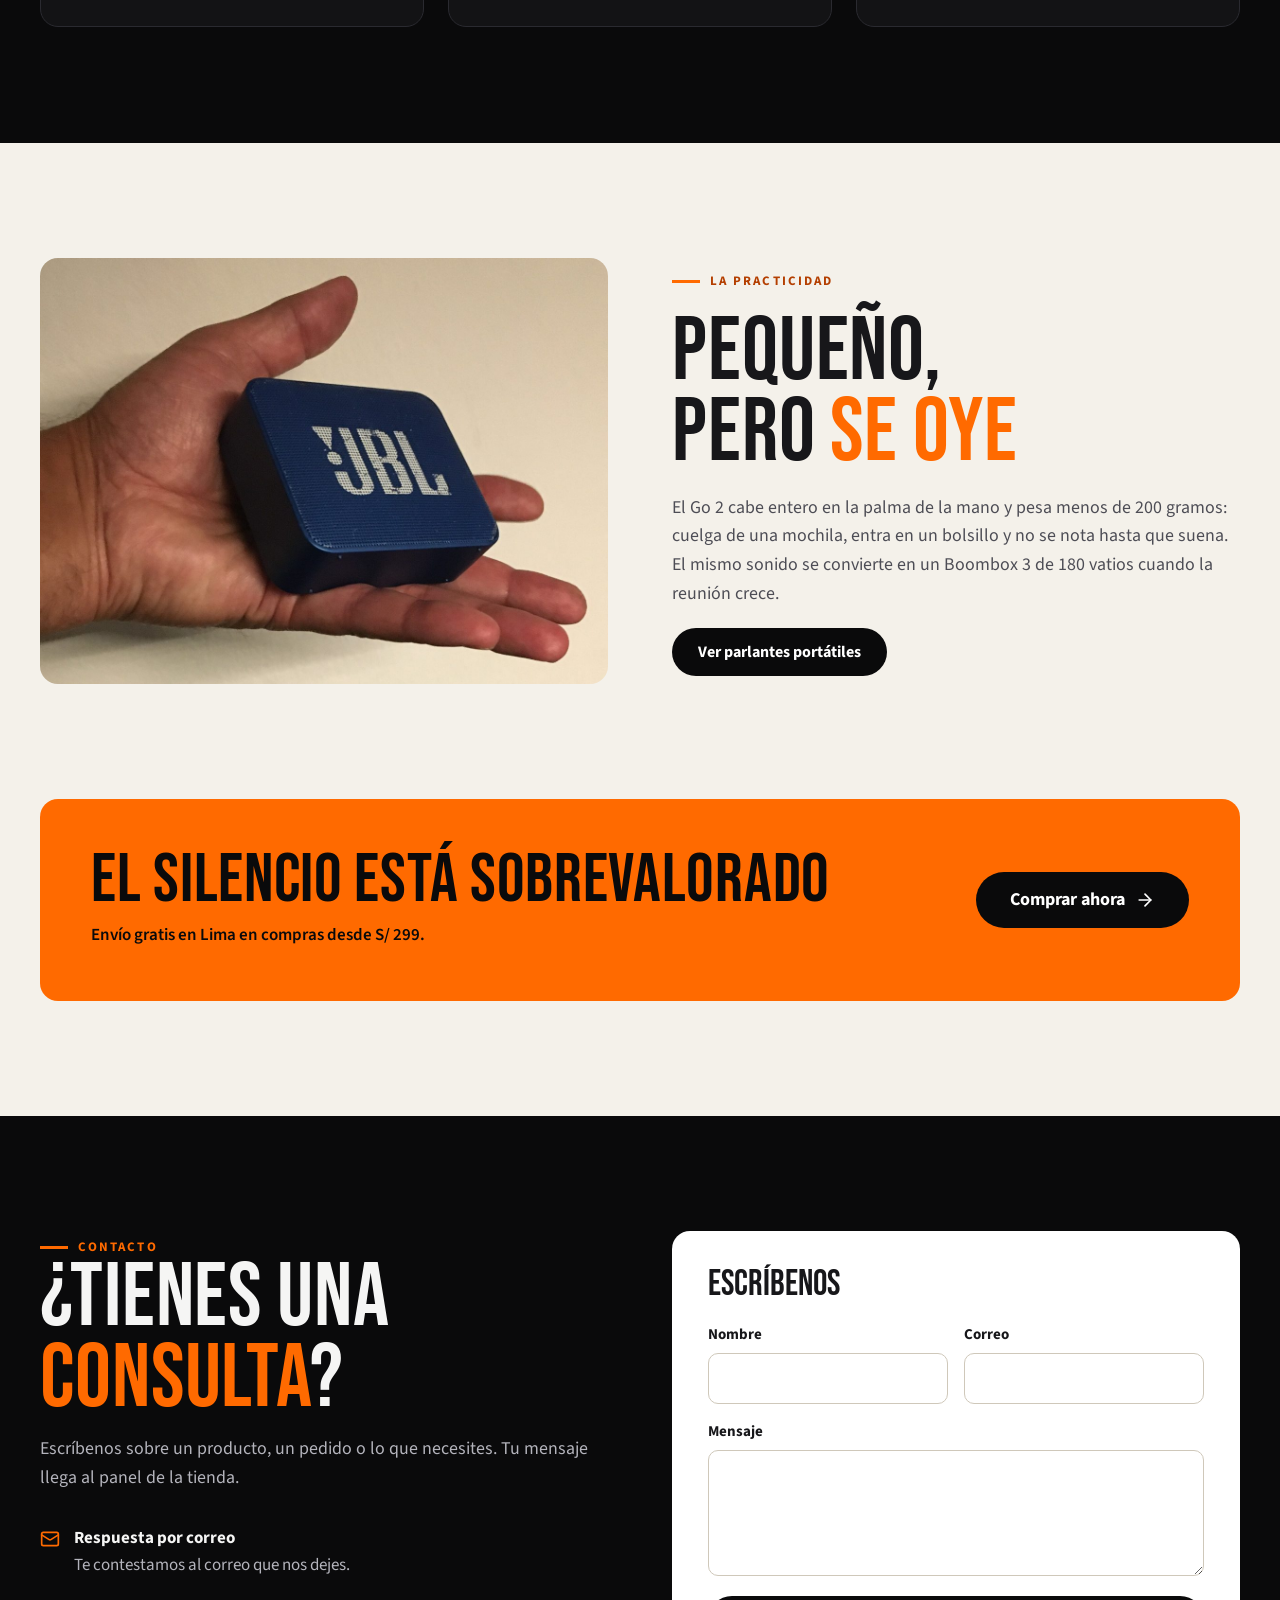
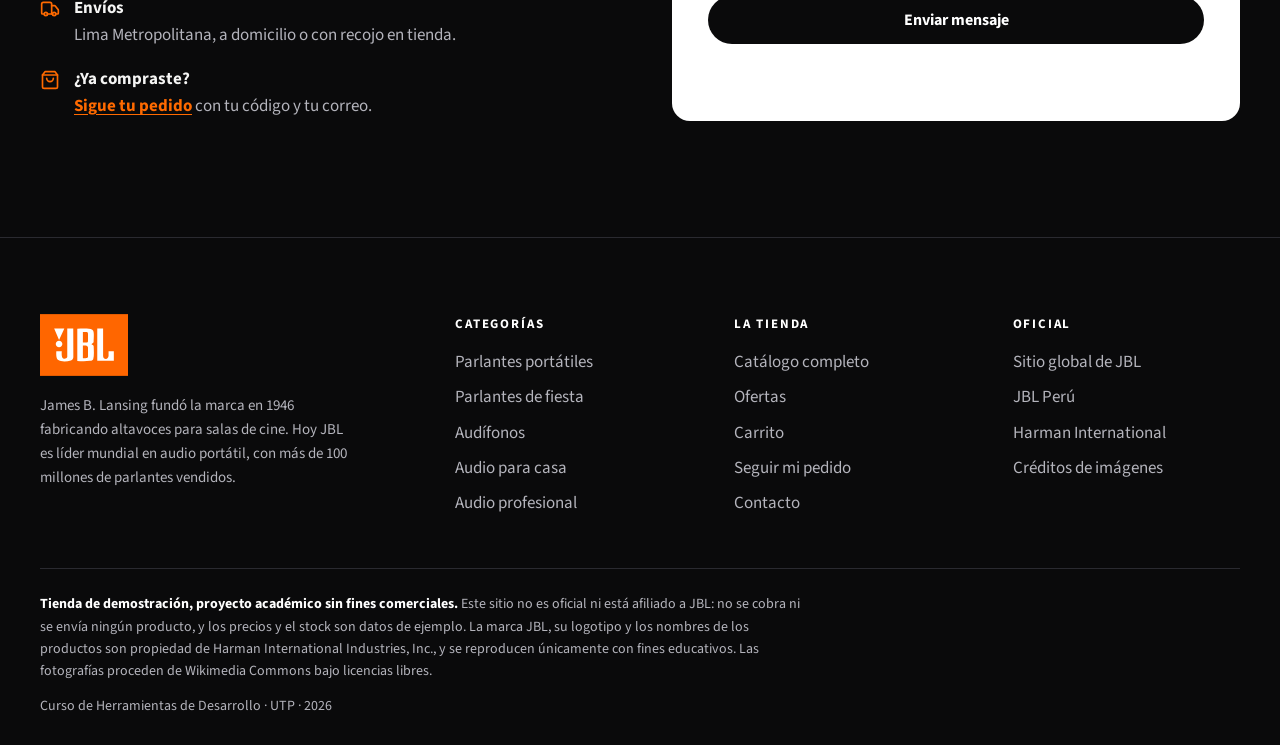
==== commit 9b61b0a9: "feat: convierte la landing en una tienda con carrito y pedidos La dirección del ERP se decide en js/" ====
--- a/index.html
+++ b/index.html
@@ -4,92 +4,98 @@
   <meta charset="UTF-8">
   <meta name="viewport" content="width=device-width, initial-scale=1.0">
 
-  <title>JBL — El sonido que se siente</title>
-  <meta name="description" content="Conoce la línea de parlantes portátiles JBL: JBL Pro Sound, resistencia al agua y hasta 24 horas de batería. Del Go 2 de bolsillo al Boombox 3 de 180 vatios.">
+  <title>JBL Store — El sonido que se siente</title>
+  <meta name="description" content="Tienda de demostración de JBL: parlantes portátiles, audífonos y audio para casa. Envío a Lima, pago contra entrega y recojo en tienda.">
   <meta name="theme-color" content="#0a0a0b">
 
   <meta property="og:type" content="website">
-  <meta property="og:title" content="JBL — El sonido que se siente">
-  <meta property="og:description" content="Parlantes portátiles con JBL Pro Sound. Del Go 2 de bolsillo al Boombox 3 de 180 vatios.">
+  <meta property="og:title" content="JBL Store — El sonido que se siente">
+  <meta property="og:description" content="Parlantes portátiles, audífonos y audio para casa con JBL Pro Sound.">
   <meta property="og:image" content="assets/img/hero-marca.jpg">
   <meta property="og:locale" content="es_PE">
 
+  <link rel="icon" href="assets/img/logo-jbl.svg" type="image/svg+xml">
   <link rel="preconnect" href="https://fonts.googleapis.com">
   <link rel="preconnect" href="https://fonts.gstatic.com" crossorigin>
-  <link href="https://fonts.googleapis.com/css2?family=Bebas+Neue&family=Source+Sans+3:wght@300;400;600;700&display=swap" rel="stylesheet">
+  <link href="https://fonts.googleapis.com/css2?family=Bebas+Neue&family=Source+Sans+3:wght@400;600;700&display=swap" rel="stylesheet">
   <link rel="stylesheet" href="css/estilos.css">
 
-  <!-- Marca que JavaScript está activo. Las apariciones al hacer scroll sólo
-       se aplican si existe esta clase: sin JS la página se ve completa. -->
+  <!-- Marca que JavaScript está activo: las apariciones al hacer scroll solo
+       se aplican si existe esta clase. -->
   <script>document.documentElement.classList.add('js');</script>
-  <script src="js/contacto.js" defer></script>
+  <!-- Copia estática del catálogo y base de la tienda (carrito, cabecera, pie). -->
+  <script src="data/catalogo.js"></script>
+  <script src="js/tienda.js"></script>
 </head>
 <body>
 
-<a class="salto" href="#contenido">Saltar al contenido</a>
-
-<!-- Iconos de trazo, estilo Lucide. Se definen una vez y se reutilizan. -->
-<svg class="sprite" aria-hidden="true" focusable="false">
-  <symbol id="ico-sonido" viewBox="0 0 24 24"><path d="M11 5 6 9H2v6h4l5 4V5Z"/><path d="M15.54 8.46a5 5 0 0 1 0 7.07"/><path d="M19.07 4.93a10 10 0 0 1 0 14.14"/></symbol>
-  <symbol id="ico-agua" viewBox="0 0 24 24"><path d="M12 22a7 7 0 0 0 7-7c0-2-1-3.9-3-5.5s-3.5-4-4-6.5c-.5 2.5-2 4.9-4 6.5S5 13 5 15a7 7 0 0 0 7 7Z"/></symbol>
-  <symbol id="ico-bateria" viewBox="0 0 24 24"><rect x="2" y="7" width="16" height="10" rx="2"/><path d="M22 11v2"/><path d="M6 11v2"/><path d="M10 11v2"/></symbol>
-  <symbol id="ico-enlace" viewBox="0 0 24 24"><path d="M4.93 19.07a10 10 0 0 1 0-14.14"/><path d="M19.07 4.93a10 10 0 0 1 0 14.14"/><path d="M7.76 16.24a6 6 0 0 1 0-8.49"/><path d="M16.24 7.76a6 6 0 0 1 0 8.49"/><circle cx="12" cy="12" r="2"/></symbol>
-  <symbol id="ico-flecha" viewBox="0 0 24 24"><path d="M5 12h14"/><path d="m12 5 7 7-7 7"/></symbol>
-  <symbol id="ico-externo" viewBox="0 0 24 24"><path d="M18 13v6a2 2 0 0 1-2 2H5a2 2 0 0 1-2-2V8a2 2 0 0 1 2-2h6"/><path d="M15 3h6v6"/><path d="M10 14 21 3"/></symbol>
-</svg>
-
-<!-- Logotipos de las redes sociales. Van rellenos, no de trazo, que es como
-     se dibujan las marcas y como se leen mejor en tamaño pequeño. -->
-<svg class="sprite" aria-hidden="true" focusable="false">
-  <symbol id="red-facebook" viewBox="0 0 24 24"><path d="M9.101 23.691v-7.98H6.627v-3.667h2.474v-1.58c0-4.085 1.848-5.978 5.858-5.978.401 0 .955.042 1.468.103a8.68 8.68 0 0 1 1.141.195v3.325a8.623 8.623 0 0 0-.653-.036 26.805 26.805 0 0 0-.733-.009c-.707 0-1.259.096-1.675.309a1.686 1.686 0 0 0-.679.622c-.258.42-.374.995-.374 1.752v1.297h3.919l-.386 2.103-.287 1.564h-3.246v8.245C19.396 23.238 24 18.179 24 12.044c0-6.627-5.373-12-12-12s-12 5.373-12 12c0 5.628 3.874 10.35 9.101 11.647Z"/></symbol>
-  <symbol id="red-instagram" viewBox="0 0 24 24"><path d="M12 0C8.74 0 8.333.015 7.053.072 5.775.132 4.905.333 4.14.63c-.789.306-1.459.717-2.126 1.384S.935 3.35.63 4.14C.333 4.905.131 5.775.072 7.053.012 8.333 0 8.74 0 12s.015 3.667.072 4.947c.06 1.277.261 2.148.558 2.913.306.788.717 1.459 1.384 2.126.667.666 1.336 1.079 2.126 1.384.766.296 1.636.499 2.913.558C8.333 23.988 8.74 24 12 24s3.667-.015 4.947-.072c1.277-.06 2.148-.262 2.913-.558.788-.306 1.459-.718 2.126-1.384.666-.667 1.079-1.335 1.384-2.126.296-.765.499-1.636.558-2.913.06-1.28.072-1.687.072-4.947s-.015-3.667-.072-4.947c-.06-1.277-.262-2.149-.558-2.913-.306-.789-.718-1.459-1.384-2.126C21.319 1.347 20.651.935 19.86.63c-.765-.297-1.636-.499-2.913-.558C15.667.012 15.26 0 12 0zm0 2.16c3.203 0 3.585.016 4.85.071 1.17.055 1.805.249 2.227.415.562.217.96.477 1.382.896.419.42.679.819.896 1.381.164.422.36 1.057.413 2.227.057 1.266.07 1.646.07 4.85s-.015 3.585-.074 4.85c-.061 1.17-.256 1.805-.421 2.227-.224.562-.479.96-.899 1.382-.419.419-.824.679-1.38.896-.42.164-1.065.36-2.235.413-1.274.057-1.649.07-4.859.07-3.211 0-3.586-.015-4.859-.074-1.171-.061-1.816-.256-2.236-.421-.569-.224-.96-.479-1.379-.899-.421-.419-.69-.824-.9-1.38-.165-.42-.359-1.065-.42-2.235-.045-1.26-.061-1.649-.061-4.844 0-3.196.016-3.586.061-4.861.061-1.17.255-1.814.42-2.234.21-.57.479-.96.9-1.381.419-.419.81-.689 1.379-.898.42-.166 1.051-.361 2.221-.421 1.275-.045 1.65-.06 4.859-.06l.045.03zm0 3.678a6.162 6.162 0 1 0 0 12.324 6.162 6.162 0 1 0 0-12.324zM12 16c-2.21 0-4-1.79-4-4s1.79-4 4-4 4 1.79 4 4-1.79 4-4 4zm7.846-10.405a1.441 1.441 0 0 1-2.88 0 1.44 1.44 0 0 1 2.88 0z"/></symbol>
-  <symbol id="red-x" viewBox="0 0 24 24"><path d="M18.901 1.153h3.68l-8.04 9.19L24 22.846h-7.406l-5.8-7.584-6.638 7.584H.474l8.6-9.83L0 1.154h7.594l5.243 6.932ZM17.61 20.644h2.039L6.486 3.24H4.298Z"/></symbol>
-  <symbol id="red-youtube" viewBox="0 0 24 24"><path d="M23.498 6.186a3.016 3.016 0 0 0-2.122-2.136C19.505 3.545 12 3.545 12 3.545s-7.505 0-9.377.505A3.017 3.017 0 0 0 .502 6.186C0 8.07 0 12 0 12s0 3.93.502 5.814a3.016 3.016 0 0 0 2.122 2.136c1.871.505 9.376.505 9.376.505s7.505 0 9.377-.505a3.015 3.015 0 0 0 2.122-2.136C24 15.93 24 12 24 12s0-3.93-.502-5.814zM9.545 15.568V8.432L15.818 12l-6.273 3.568z"/></symbol>
-</svg>
-
-<!-- ================= NAVEGACIÓN ================= -->
-<header class="nav" id="nav">
-  <div class="nav__caja">
-    <a class="marca" href="#inicio" aria-label="JBL, ir al inicio">
-      <img src="assets/img/logo-jbl.svg" alt="JBL" width="64" height="45">
-    </a>
-
-    <nav class="nav__menu" id="menu" aria-label="Navegación principal">
-      <a href="#parlantes">Parlantes</a>
-      <a href="#tecnologia">Tecnología</a>
-      <a href="#resistencia">Resistencia</a>
-      <a href="#contacto">Contacto</a>
-    </nav>
-
-    <button class="nav__boton" id="navBoton" aria-label="Abrir menú" aria-expanded="false" aria-controls="menu">
-      <span aria-hidden="true"></span>
-      <span aria-hidden="true"></span>
-    </button>
+<script>JBL.cabecera();</script>
+
+<noscript>
+  <p class="anuncio">Esta tienda necesita JavaScript para mostrar el catálogo y el carrito.</p>
+</noscript>
+
+<main id="contenido">
+
+  <!-- ================= PORTADA ================= -->
+  <section class="portada oscuro">
+    <div class="contenedor portada__caja">
+      <div>
+        <p class="etiqueta" style="color:var(--naranja)">Audio portátil · Desde 1946</p>
+        <h1 class="portada__titulo">El sonido <em>que se siente</em></h1>
+        <p class="bajada" style="color:var(--claro-suave)">
+          Graves que empujan el pecho, agudos que no se rompen y una carcasa que
+          aguanta la playa, la lluvia y la fiesta. Elige el tuyo y recíbelo en casa.
+        </p>
+        <div class="portada__acciones">
+          <a class="boton boton--solido boton--grande" href="catalogo.html">
+            Ver el catálogo
+            <svg class="ico ico--flecha" aria-hidden="true"><use href="#i-flecha"/></svg>
+          </a>
+          <a class="boton boton--linea boton--grande" href="catalogo.html?oferta=1">Ofertas</a>
+        </div>
+      </div>
+
+      <div class="portada__visual">
+        <img src="assets/img/hero-marca.jpg" alt="Primer plano de la rejilla de un parlante JBL con el logotipo naranja" width="1400" height="933" fetchpriority="high">
+        <!-- El producto destacado lo completa js/inicio.js -->
+        <a class="portada__ficha" href="catalogo.html" data-portada-ficha hidden></a>
+      </div>
+    </div>
+  </section>
+
+  <!-- ================= CINTA ================= -->
+  <div class="cinta" aria-hidden="true">
+    <div class="cinta__pista">
+      <span>JBL Pro Sound</span><span>Resistentes al agua</span><span>Hasta 24 horas de batería</span><span>Envío a todo Lima</span><span>Pago contra entrega</span>
+      <span>JBL Pro Sound</span><span>Resistentes al agua</span><span>Hasta 24 horas de batería</span><span>Envío a todo Lima</span><span>Pago contra entrega</span>
+    </div>
   </div>
-</header>
-
-<main id="contenido">
-
-  <!-- ================= PORTADA ================= -->
-  <section class="portada" id="inicio">
-    <img class="portada__fondo" src="assets/img/hero-marca.jpg" alt="" aria-hidden="true">
-    <div class="contenedor portada__contenido">
-      <p class="etiqueta reveal">Audio portátil · Desde 1946</p>
-      <h1 class="portada__titulo reveal">
-        El sonido<br>
-        <span class="acento">que se siente</span>
-      </h1>
-      <p class="portada__bajada reveal">
-        Graves que empujan el pecho, agudos que no se rompen y una carcasa que
-        aguanta la playa, la lluvia y la fiesta.
-      </p>
-      <div class="acciones reveal">
-        <a class="boton boton--solido" href="#parlantes">
-          Ver los parlantes
-          <svg class="boton__ico" aria-hidden="true"><use href="#ico-flecha"/></svg>
-        </a>
-        <a class="boton boton--linea" href="#marca">Conocer la marca</a>
-      </div>
+
+  <!-- ================= CATEGORÍAS ================= -->
+  <section class="seccion" aria-labelledby="t-categorias">
+    <div class="contenedor">
+      <header class="seccion__cab">
+        <div>
+          <p class="etiqueta reveal">Explora</p>
+          <h2 class="titulo reveal" id="t-categorias">Compra por <em>categoría</em></h2>
+        </div>
+        <a class="boton boton--linea reveal" href="catalogo.html">Todo el catálogo</a>
+      </header>
+      <div class="categorias" data-categorias></div>
+    </div>
+  </section>
+
+  <!-- ================= DESTACADOS ================= -->
+  <section class="seccion seccion--papel" aria-labelledby="t-destacados">
+    <div class="contenedor">
+      <header class="seccion__cab">
+        <div>
+          <p class="etiqueta reveal">Los más pedidos</p>
+          <h2 class="titulo reveal" id="t-destacados">Destacados</h2>
+        </div>
+      </header>
+      <div class="rejilla-prod" data-destacados></div>
     </div>
   </section>
 
@@ -97,219 +103,131 @@
   <section class="cifras" aria-label="La marca en cifras">
     <div class="contenedor">
       <div class="cifras__rejilla">
-        <div class="cifra">
-          <p class="cifra__dato">100<span class="cifra__unidad">millones</span></p>
+        <div class="cifra reveal">
+          <p class="cifra__dato">100<span>millones</span></p>
           <p class="cifra__pie">Parlantes portátiles vendidos en el mundo</p>
         </div>
-        <div class="cifra">
-          <p class="cifra__dato">34,2<span class="cifra__unidad">%</span></p>
+        <div class="cifra reveal">
+          <p class="cifra__dato">34,2<span>%</span></p>
           <p class="cifra__pie">Del mercado mundial de parlantes portátiles</p>
         </div>
-        <div class="cifra">
-          <p class="cifra__dato">5<span class="cifra__unidad">años</span></p>
+        <div class="cifra reveal">
+          <p class="cifra__dato">5<span>años</span></p>
           <p class="cifra__pie">Seguidos como marca líder de la categoría</p>
         </div>
-        <div class="cifra">
+        <div class="cifra reveal">
           <p class="cifra__dato">1946</p>
           <p class="cifra__pie">Año en que James B. Lansing fundó la marca</p>
         </div>
       </div>
       <p class="cifras__fuente">
-        Cifras publicadas por Harman International en septiembre de 2019, al
-        anunciar los 100 millones de unidades en la feria IFA de Berlín.
+        Cifras publicadas por Harman International en septiembre de 2019, al anunciar los 100 millones de unidades en la feria IFA de Berlín
+        (<a href="https://news.harman.com/releases/jbl-sets-new-record-with-100-million-portable-speakers" target="_blank" rel="noopener noreferrer">comunicado oficial</a>).
       </p>
     </div>
   </section>
 
-  <!-- ================= MARCA ================= -->
-  <section class="seccion" id="marca">
-    <div class="contenedor bloque-marca">
-      <p class="etiqueta reveal">La marca</p>
-      <p class="declaracion reveal">
-        Desde <strong>1946</strong> construimos altavoces para los que no se
-        conforman con escuchar. El mismo sonido que llena estadios y salas de
-        cine cabe hoy en una mano.
-      </p>
-      <p class="firma reveal">James B. Lansing Sound</p>
-    </div>
-  </section>
-
-  <!-- ================= PARLANTES ================= -->
-  <section class="seccion" id="parlantes">
-    <div class="contenedor">
-      <header class="cabecera">
-        <p class="etiqueta reveal">Los parlantes</p>
-        <h2 class="titulo reveal">Elige tu volumen</h2>
-        <p class="cabecera__texto reveal">
-          Seis modelos, del que cabe en el bolsillo al que llena una azotea.
-          Todos con JBL Pro&nbsp;Sound.
-        </p>
-      </header>
-
-      <div class="galeria">
-
-        <article id="go-2" class="tarjeta reveal">
-          <div class="tarjeta__foto">
-            <img src="assets/img/productos/go-2.jpg" alt="Parlante JBL Go 2 azul sostenido en la palma de una mano" loading="lazy" width="900" height="675">
-          </div>
-          <div class="tarjeta__cuerpo">
-            <p class="tarjeta__tipo">Ultra compacto</p>
-            <h3 class="tarjeta__nombre">JBL Go 2</h3>
-            <ul class="specs">
-              <li><span>Potencia</span><strong>3 W</strong></li>
-              <li><span>Batería</span><strong>5 h</strong></li>
-              <li><span>Resistencia</span><strong>IPX7</strong></li>
-            </ul>
-          </div>
+  <!-- ================= OFERTAS ================= -->
+  <section class="seccion" aria-labelledby="t-ofertas" data-seccion-ofertas>
+    <div class="contenedor">
+      <header class="seccion__cab">
+        <div>
+          <p class="etiqueta reveal">Por tiempo limitado</p>
+          <h2 class="titulo reveal" id="t-ofertas">En <em>oferta</em></h2>
+        </div>
+        <a class="boton boton--linea reveal" href="catalogo.html?oferta=1">Ver todas las ofertas</a>
+      </header>
+      <div class="rejilla-prod" data-ofertas></div>
+    </div>
+  </section>
+
+  <!-- ================= MOMENTOS ================= -->
+  <section class="seccion" style="padding-top:0" aria-labelledby="t-momentos">
+    <div class="contenedor">
+      <header class="seccion__cab">
+        <div>
+          <p class="etiqueta reveal">Dónde suena</p>
+          <h2 class="titulo reveal" id="t-momentos">Uno para cada <em>momento</em></h2>
+        </div>
+      </header>
+      <div class="categorias">
+        <a class="cat reveal" href="catalogo.html?categoria=parlantes-portatiles">
+          <img src="assets/img/ambiente/atardecer-pulse.jpg" alt="Parlante portátil JBL cilíndrico negro de pie en el suelo entre la hierba, a contraluz al atardecer" loading="lazy" width="1400" height="933">
+          <span class="cat__texto">
+            <span class="cat__nombre">Al aire libre</span>
+            <span class="cat__total">Parlantes portátiles <svg class="ico" aria-hidden="true"><use href="#i-flecha"/></svg></span>
+          </span>
+        </a>
+        <a class="cat reveal" href="catalogo.html?q=ultra+compacto">
+          <img src="assets/img/ambiente/go-penumbra.jpg" alt="Parlante JBL Go verde menta sobre una superficie oscura, iluminado de lado" loading="lazy" width="1400" height="933">
+          <span class="cat__texto">
+            <span class="cat__nombre">En el bolsillo</span>
+            <span class="cat__total">Ultra compactos <svg class="ico" aria-hidden="true"><use href="#i-flecha"/></svg></span>
+          </span>
+        </a>
+        <a class="cat reveal" href="catalogo.html?categoria=audio-para-casa">
+          <img src="assets/img/ambiente/cabina-dj-eon-1500.jpg" alt="Rincón de DJ en casa con dos tornamesas, estantes de vinilos y un par de parlantes JBL EON 1500 bajo la luz cálida de una lámpara" loading="lazy" width="1400" height="933">
+          <span class="cat__texto">
+            <span class="cat__nombre">En casa</span>
+            <span class="cat__total">Audio para casa <svg class="ico" aria-hidden="true"><use href="#i-flecha"/></svg></span>
+          </span>
+        </a>
+        <a class="cat reveal" href="catalogo.html?categoria=audio-profesional">
+          <img src="assets/img/ambiente/escritorio-monitor-estudio.jpg" alt="Escritorio de producción musical con un teclado controlador, una tableta con sintetizador y un monitor de estudio JBL" loading="lazy" width="1400" height="933">
+          <span class="cat__texto">
+            <span class="cat__nombre">En tu estudio</span>
+            <span class="cat__total">Audio profesional <svg class="ico" aria-hidden="true"><use href="#i-flecha"/></svg></span>
+          </span>
+        </a>
+      </div>
+    </div>
+  </section>
+
+  <!-- ================= TECNOLOGÍA ================= -->
+  <section class="seccion seccion--papel" id="tecnologia" aria-labelledby="t-tecnologia">
+    <div class="contenedor">
+      <header class="seccion__cab">
+        <div>
+          <p class="etiqueta reveal">La tecnología</p>
+          <h2 class="titulo reveal" id="t-tecnologia">Lo que hay <em>dentro</em></h2>
+          <p class="bajada reveal">Cuatro rasgos que comparte toda la línea, del parlante que cabe en una mano al que llena una azotea.</p>
+        </div>
+      </header>
+      <div class="rasgos">
+        <article class="rasgo reveal" style="background:var(--hueso)">
+          <span class="rasgo__ico"><svg class="ico" aria-hidden="true"><use href="#i-sonido"/></svg></span>
+          <h3 class="rasgo__titulo">JBL Pro Sound</h3>
+          <p>El mismo criterio de afinación que la marca usa en estadios y salas de cine, llevado a un altavoz portátil.</p>
         </article>
-
-        <article id="flip-3" class="tarjeta reveal">
-          <div class="tarjeta__foto">
-            <img src="assets/img/productos/flip-3.jpg" alt="Parlante JBL Flip 3 turquesa apoyado sobre una mesa de madera" loading="lazy" width="900" height="675">
-          </div>
-          <div class="tarjeta__cuerpo">
-            <p class="tarjeta__tipo">Portátil</p>
-            <h3 class="tarjeta__nombre">JBL Flip 3</h3>
-            <ul class="specs">
-              <li><span>Potencia</span><strong>16 W</strong></li>
-              <li><span>Batería</span><strong>10 h</strong></li>
-              <li><span>Resistencia</span><strong>IPX5</strong></li>
-            </ul>
-          </div>
+        <article class="rasgo reveal" style="background:var(--hueso)">
+          <span class="rasgo__ico"><svg class="ico" aria-hidden="true"><use href="#i-agua"/></svg></span>
+          <h3 class="rasgo__titulo">A prueba de agua</h3>
+          <p>Certificación IP en la mayoría de los modelos: lluvia, piscina y arena sin tener que cuidarlo.</p>
         </article>
-
-        <article id="charge-4" class="tarjeta reveal">
-          <div class="tarjeta__foto">
-            <img src="assets/img/productos/charge-4.jpg" alt="Parlante JBL Charge 4 negro sobre una superficie naranja" loading="lazy" width="900" height="675">
-          </div>
-          <div class="tarjeta__cuerpo">
-            <p class="tarjeta__tipo">Portátil · Powerbank</p>
-            <h3 class="tarjeta__nombre">JBL Charge 4</h3>
-            <ul class="specs">
-              <li><span>Potencia</span><strong>30 W</strong></li>
-              <li><span>Batería</span><strong>20 h</strong></li>
-              <li><span>Resistencia</span><strong>IPX7</strong></li>
-            </ul>
-          </div>
+        <article class="rasgo reveal" style="background:var(--hueso)">
+          <span class="rasgo__ico"><svg class="ico" aria-hidden="true"><use href="#i-bateria"/></svg></span>
+          <h3 class="rasgo__titulo">Batería larga</h3>
+          <p>De 5 a 24 horas de música con una carga, según el tamaño. Algunos modelos cargan también tu celular.</p>
         </article>
-
-        <article id="xtreme" class="tarjeta reveal">
-          <div class="tarjeta__foto">
-            <img src="assets/img/productos/xtreme.jpg" alt="Detalle del radiador pasivo lateral de un parlante JBL Xtreme" loading="lazy" width="900" height="675">
-          </div>
-          <div class="tarjeta__cuerpo">
-            <p class="tarjeta__tipo">Portátil con correa</p>
-            <h3 class="tarjeta__nombre">JBL Xtreme</h3>
-            <ul class="specs">
-              <li><span>Potencia</span><strong>40 W</strong></li>
-              <li><span>Batería</span><strong>15 h</strong></li>
-              <li><span>Resistencia</span><strong>IPX5</strong></li>
-            </ul>
-          </div>
+        <article class="rasgo reveal" style="background:var(--hueso)">
+          <span class="rasgo__ico"><svg class="ico" aria-hidden="true"><use href="#i-enlace"/></svg></span>
+          <h3 class="rasgo__titulo">Suenan juntos</h3>
+          <p>Enlaza varios parlantes compatibles por Bluetooth para que suenen a la vez y cubran un espacio más grande.</p>
         </article>
-
-        <article id="boombox-2" class="tarjeta reveal">
-          <div class="tarjeta__foto">
-            <img src="assets/img/productos/boombox-2.jpg" alt="Parlante JBL Boombox 2 con acabado de camuflaje y asa de transporte" loading="lazy" width="900" height="675">
-          </div>
-          <div class="tarjeta__cuerpo">
-            <p class="tarjeta__tipo">Fiesta</p>
-            <h3 class="tarjeta__nombre">JBL Boombox 2</h3>
-            <ul class="specs">
-              <li><span>Potencia</span><strong>80 W</strong></li>
-              <li><span>Batería</span><strong>24 h</strong></li>
-              <li><span>Resistencia</span><strong>IPX7</strong></li>
-            </ul>
-          </div>
-        </article>
-
-        <article id="boombox-3" class="tarjeta tarjeta--destacada reveal">
-          <p class="tarjeta__sello">El más potente</p>
-          <div class="tarjeta__foto">
-            <img src="assets/img/productos/boombox-3.jpg" alt="Parlante JBL Boombox 3 negro sujeto por su asa" loading="lazy" width="900" height="675">
-          </div>
-          <div class="tarjeta__cuerpo">
-            <p class="tarjeta__tipo">Fiesta</p>
-            <h3 class="tarjeta__nombre">JBL Boombox 3</h3>
-            <ul class="specs">
-              <li><span>Potencia</span><strong>180 W</strong></li>
-              <li><span>Batería</span><strong>24 h</strong></li>
-              <li><span>Resistencia</span><strong>IP67</strong></li>
-            </ul>
-          </div>
-        </article>
-
-      </div>
-    </div>
-  </section>
-
-
-  <!-- ================= TECNOLOGÍA ================= -->
-  <section class="seccion tecnologia" id="tecnologia">
+      </div>
+    </div>
+  </section>
+
+  <!-- ================= RESISTENCIA ================= -->
+  <section class="seccion oscuro" id="resistencia" aria-labelledby="t-resistencia">
     <div class="contenedor duo">
-
-      <figure class="duo__foto reveal">
-        <img src="assets/img/tecnologia.jpg" alt="Vista frontal de un parlante JBL Charge 4 mostrando la rejilla y el logotipo" loading="lazy" width="1400" height="900">
-      </figure>
-
-      <div class="duo__texto">
-        <p class="etiqueta reveal">La tecnología</p>
-        <h2 class="titulo reveal">Lo que hay dentro</h2>
-
-        <ul class="rasgos">
-          <li class="rasgo reveal">
-            <svg class="rasgo__ico" aria-hidden="true"><use href="#ico-sonido"/></svg>
-            <div>
-              <h3>JBL Pro Sound</h3>
-              <p>La misma firma sonora de los estudios de grabación, calibrada para un equipo que cabe en una mochila.</p>
-            </div>
-          </li>
-          <li class="rasgo reveal">
-            <svg class="rasgo__ico" aria-hidden="true"><use href="#ico-agua"/></svg>
-            <div>
-              <h3>Resistencia al agua</h3>
-              <p>Los modelos IP67 aguantan el polvo y hasta 30 minutos sumergidos a un metro.</p>
-            </div>
-          </li>
-          <li class="rasgo reveal">
-            <svg class="rasgo__ico" aria-hidden="true"><use href="#ico-bateria"/></svg>
-            <div>
-              <h3>Hasta 24 horas</h3>
-              <p>Batería que cubre el viaje de ida, la fiesta y el regreso sin buscar un enchufe.</p>
-            </div>
-          </li>
-          <li class="rasgo reveal">
-            <svg class="rasgo__ico" aria-hidden="true"><use href="#ico-enlace"/></svg>
-            <div>
-              <h3>PartyBoost</h3>
-              <p>Conecta varios parlantes compatibles y conviértelos en un solo sistema.</p>
-            </div>
-          </li>
-        </ul>
-      </div>
-
-    </div>
-  </section>
-
-  <!-- ================= RESISTENCIA ================= -->
-  <section class="seccion" id="resistencia">
-    <div class="contenedor duo duo--invertido">
-
       <div class="duo__texto">
         <p class="etiqueta reveal">La resistencia</p>
-        <h2 class="titulo reveal">Hecha para mojarse</h2>
-        <p class="duo__parrafo reveal">
-          La certificación no es un adorno: cada cifra del código IP describe
-          una prueba concreta de laboratorio. Por eso un JBL se lleva a la
-          playa sin pensarlo, se enjuaga bajo el grifo cuando vuelve lleno de
-          arena y sigue sonando igual.
+        <h2 class="titulo reveal" id="t-resistencia">Hecha para <em>mojarse</em></h2>
+        <p class="bajada reveal">
+          La certificación no es un adorno: cada cifra del código IP describe una prueba concreta de
+          laboratorio. Por eso un JBL se lleva a la playa sin pensarlo y se enjuaga bajo el grifo cuando vuelve lleno de arena.
         </p>
-        <p class="duo__parrafo reveal">
-          La clave está en el sellado: los puertos de carga quedan bajo una
-          tapa de goma y la rejilla es de tejido tratado, así que ni el polvo
-          ni el agua llegan al altavoz.
-        </p>
-
         <dl class="datos reveal">
           <div class="datos__fila">
             <dt>IP67</dt>
@@ -324,220 +242,138 @@
             <dd>Aguanta chorros de agua desde cualquier ángulo: lluvia, salpicaduras y piscina.</dd>
           </div>
         </dl>
-      </div>
-
+        <a class="boton boton--solido reveal" href="catalogo.html?resistencia=1">Ver los resistentes al agua</a>
+      </div>
       <figure class="duo__foto reveal">
         <img src="assets/img/resistencia.jpg" alt="Lateral de un JBL Go 2 con la tapa de goma que sella los puertos de carga" loading="lazy" width="1200" height="900">
       </figure>
-
+    </div>
+  </section>
+
+  <!-- ================= CÓMO COMPRAR ================= -->
+  <section class="seccion oscuro" style="padding-top:0" aria-labelledby="t-comprar">
+    <div class="contenedor">
+      <header class="seccion__cab">
+        <div>
+          <p class="etiqueta reveal">Así de simple</p>
+          <h2 class="titulo reveal" id="t-comprar">Cómo <em>comprar</em></h2>
+        </div>
+      </header>
+      <ol class="pasos-compra">
+        <li class="paso-compra reveal">
+          <h3>Elige</h3>
+          <p>Agrega al carrito lo que quieras del catálogo. El stock que ves es el disponible en ese momento.</p>
+        </li>
+        <li class="paso-compra reveal">
+          <h3>Confirma</h3>
+          <p>Deja tus datos y elige envío a domicilio o recojo en tienda. Pagas contra entrega, con Yape o por transferencia.</p>
+        </li>
+        <li class="paso-compra reveal">
+          <h3>Recibe</h3>
+          <p>Te damos un código para seguir tu pedido en línea, desde que se confirma hasta que llega.</p>
+        </li>
+      </ol>
     </div>
   </section>
 
   <!-- ================= PRACTICIDAD ================= -->
-  <section class="seccion practicidad" id="practicidad">
-    <div class="contenedor duo">
-
+  <section class="seccion" aria-labelledby="t-practicidad">
+    <div class="contenedor duo duo--invertido">
+      <div class="duo__texto">
+        <p class="etiqueta reveal">La practicidad</p>
+        <h2 class="titulo reveal" id="t-practicidad">Pequeño, pero <em>se oye</em></h2>
+        <p class="bajada reveal">
+          El Go 2 cabe entero en la palma de la mano y pesa menos de 200 gramos: cuelga de una mochila,
+          entra en un bolsillo y no se nota hasta que suena. El mismo sonido se convierte en un Boombox 3
+          de 180 vatios cuando la reunión crece.
+        </p>
+        <a class="boton boton--oscuro reveal" href="catalogo.html?categoria=parlantes-portatiles">Ver parlantes portátiles</a>
+      </div>
       <figure class="duo__foto reveal">
         <img src="assets/img/practicidad.jpg" alt="Un JBL Go 2 apoyado en la palma de una mano, más pequeño que los dedos" loading="lazy" width="1200" height="900">
       </figure>
-
-      <div class="duo__texto">
-        <p class="etiqueta reveal">La practicidad</p>
-        <h2 class="titulo reveal">Pequeño,<br>pero se oye</h2>
-        <p class="duo__parrafo reveal">
-          El Go 2 cabe entero en la palma de la mano y pesa menos de 200
-          gramos: cuelga de la correa de una mochila, entra en el bolsillo de
-          un pantalón y no se nota hasta que suena.
+    </div>
+  </section>
+
+  <!-- ================= BANDA ================= -->
+  <section class="seccion" style="padding-top:0">
+    <div class="contenedor">
+      <div class="banda reveal">
+        <div>
+          <h2 class="titulo">El silencio está sobrevalorado</h2>
+          <p data-banda-envio>Envío gratis en Lima en compras desde S/ 299.</p>
+        </div>
+        <a class="boton boton--oscuro boton--grande" href="catalogo.html">
+          Comprar ahora
+          <svg class="ico ico--flecha" aria-hidden="true"><use href="#i-flecha"/></svg>
+        </a>
+      </div>
+    </div>
+  </section>
+
+  <!-- ================= CONTACTO ================= -->
+  <section class="seccion oscuro" id="contacto" aria-labelledby="t-contacto">
+    <div class="contenedor contacto">
+      <div>
+        <p class="etiqueta reveal">Contacto</p>
+        <h2 class="titulo reveal" id="t-contacto">¿Tienes una <em>consulta</em>?</h2>
+        <p class="bajada reveal" style="margin-top:16px">
+          Escríbenos sobre un producto, un pedido o lo que necesites. Tu mensaje llega al panel de la tienda.
         </p>
-        <p class="duo__parrafo reveal">
-          Esa es la idea que sostiene toda la línea. El mismo altavoz que te
-          acompaña en el bus se convierte en un Boombox 3 de 180 vatios cuando
-          la reunión crece, sin cambiar de marca ni de forma de usarlo.
-        </p>
-
-        <div class="comparativa reveal">
-          <div class="comparativa__polo">
-            <p class="comparativa__valor">3 W</p>
-            <p class="comparativa__nombre">JBL Go 2</p>
-            <p class="comparativa__nota">Cabe en una mano</p>
-          </div>
-          <div class="comparativa__barra" aria-hidden="true"></div>
-          <div class="comparativa__polo comparativa__polo--fuerte">
-            <p class="comparativa__valor">180 W</p>
-            <p class="comparativa__nombre">JBL Boombox 3</p>
-            <p class="comparativa__nota">Llena una azotea</p>
-          </div>
-        </div>
-      </div>
-
-    </div>
-  </section>
-
-
-  <!-- ================= CIERRE ================= -->
-  <section class="cierre" id="contacto">
-    <img class="cierre__fondo" src="assets/img/cierre.jpg" alt="" aria-hidden="true" loading="lazy">
-    <div class="contenedor cierre__contenido cierre__contenido--contacto">
-      <div class="cierre__mensaje">
-        <h2 class="cierre__titulo reveal">El silencio<br>está sobrevalorado</h2>
-        <p class="cierre__texto reveal">
-          Encuentra el parlante que te acompaña en las tiendas autorizadas JBL
-          de todo el país.
-        </p>
-        <a class="boton boton--solido boton--grande reveal" href="#parlantes">
-          Explorar la línea completa
-          <svg class="boton__ico" aria-hidden="true"><use href="#ico-flecha"/></svg>
-        </a>
-      </div>
-
-      <!-- Formulario de contacto: el mensaje llega a la bandeja del ERP. -->
-      <form class="contacto reveal" id="contacto-form" novalidate>
-        <h3 class="contacto__titulo">¿Tienes una consulta?</h3>
-        <p class="contacto__texto">Escríbenos y te respondemos por correo.</p>
-
-        <div class="contacto__campo">
-          <label for="contacto-nombre">Nombre</label>
-          <input id="contacto-nombre" name="nombre" type="text" maxlength="80" autocomplete="name" required>
-          <p class="contacto__error" data-error="nombre"></p>
-        </div>
-        <div class="contacto__campo">
-          <label for="contacto-correo">Correo</label>
-          <input id="contacto-correo" name="correo" type="email" maxlength="120" autocomplete="email" required>
-          <p class="contacto__error" data-error="correo"></p>
-        </div>
-        <div class="contacto__campo">
-          <label for="contacto-mensaje">Mensaje</label>
-          <textarea id="contacto-mensaje" name="mensaje" rows="4" minlength="10" maxlength="1000" required></textarea>
-          <p class="contacto__error" data-error="mensaje"></p>
+        <ul class="contacto__datos reveal">
+          <li>
+            <svg class="ico" aria-hidden="true"><use href="#i-correo"/></svg>
+            <div><b>Respuesta por correo</b><span>Te contestamos al correo que nos dejes.</span></div>
+          </li>
+          <li>
+            <svg class="ico" aria-hidden="true"><use href="#i-camion"/></svg>
+            <div><b>Envíos</b><span>Lima Metropolitana, a domicilio o con recojo en tienda.</span></div>
+          </li>
+          <li>
+            <svg class="ico" aria-hidden="true"><use href="#i-bolsa"/></svg>
+            <div><b>¿Ya compraste?</b><span><a class="enlace" href="pedido.html">Sigue tu pedido</a> con tu código y tu correo.</span></div>
+          </li>
+        </ul>
+      </div>
+
+      <!-- El mensaje llega a la bandeja del ERP. -->
+      <form class="panel-form reveal" id="contacto-form" novalidate>
+        <h3 class="panel-form__titulo">Escríbenos</h3>
+        <div class="campos">
+          <div class="campo">
+            <label for="contacto-nombre">Nombre</label>
+            <input id="contacto-nombre" name="nombre" type="text" maxlength="80" autocomplete="name" required aria-describedby="e-nombre">
+            <p class="campo__error" id="e-nombre" data-error="nombre"></p>
+          </div>
+          <div class="campo">
+            <label for="contacto-correo">Correo</label>
+            <input id="contacto-correo" name="correo" type="email" maxlength="120" autocomplete="email" required aria-describedby="e-correo">
+            <p class="campo__error" id="e-correo" data-error="correo"></p>
+          </div>
+          <div class="campo campo--ancho">
+            <label for="contacto-mensaje">Mensaje</label>
+            <textarea id="contacto-mensaje" name="mensaje" rows="4" minlength="10" maxlength="1000" required aria-describedby="e-mensaje"></textarea>
+            <p class="campo__error" id="e-mensaje" data-error="mensaje"></p>
+          </div>
         </div>
 
         <!-- Campo trampa para bots: las personas no lo ven ni lo llenan. -->
-        <div class="contacto__trampa" aria-hidden="true">
+        <div class="trampa" aria-hidden="true">
           <label for="contacto-sitio">No llenes este campo</label>
           <input id="contacto-sitio" name="sitio_web" type="text" tabindex="-1" autocomplete="off">
         </div>
 
-        <button class="boton boton--solido contacto__boton" type="submit">Enviar mensaje</button>
-        <p class="contacto__estado" role="status" aria-live="polite"></p>
+        <button class="boton boton--oscuro boton--bloque" type="submit" style="margin-top:20px">Enviar mensaje</button>
+        <p class="estado-form" role="status" aria-live="polite"></p>
       </form>
     </div>
   </section>
 
 </main>
 
-<footer class="pie">
-  <div class="contenedor">
-
-    <div class="pie__rejilla">
-
-      <!-- Columna de marca -->
-      <div class="pie__marca">
-        <a class="marca" href="#inicio" aria-label="JBL, ir al inicio">
-          <img src="assets/img/logo-jbl.svg" alt="JBL" width="88" height="62">
-        </a>
-        <p class="pie__resumen">
-          James B. Lansing fundó la marca en 1946 fabricando altavoces para
-          salas de cine. Hoy JBL es líder mundial en audio portátil, con más de
-          100 millones de parlantes vendidos y presencia en más de 100 países.
-        </p>
-        <ul class="redes">
-          <li>
-            <a href="https://www.facebook.com/JBL" target="_blank" rel="noopener noreferrer" aria-label="JBL en Facebook">
-              <svg class="redes__ico" aria-hidden="true"><use href="#red-facebook"/></svg>
-            </a>
-          </li>
-          <li>
-            <a href="https://www.instagram.com/jblaudio/" target="_blank" rel="noopener noreferrer" aria-label="JBL en Instagram">
-              <svg class="redes__ico" aria-hidden="true"><use href="#red-instagram"/></svg>
-            </a>
-          </li>
-          <li>
-            <a href="https://x.com/JBLaudio" target="_blank" rel="noopener noreferrer" aria-label="JBL en X, antes Twitter">
-              <svg class="redes__ico" aria-hidden="true"><use href="#red-x"/></svg>
-            </a>
-          </li>
-          <li>
-            <a href="https://www.youtube.com/@jbl" target="_blank" rel="noopener noreferrer" aria-label="JBL en YouTube">
-              <svg class="redes__ico" aria-hidden="true"><use href="#red-youtube"/></svg>
-            </a>
-          </li>
-        </ul>
-      </div>
-
-      <!-- Los parlantes -->
-      <nav class="pie__columna" aria-label="Los parlantes">
-        <h2 class="pie__titulo">Los parlantes</h2>
-        <ul>
-          <li><a href="#go-2">JBL Go 2</a></li>
-          <li><a href="#flip-3">JBL Flip 3</a></li>
-          <li><a href="#charge-4">JBL Charge 4</a></li>
-          <li><a href="#xtreme">JBL Xtreme</a></li>
-          <li><a href="#boombox-2">JBL Boombox 2</a></li>
-          <li><a href="#boombox-3">JBL Boombox 3</a></li>
-        </ul>
-      </nav>
-
-      <!-- Este sitio -->
-      <nav class="pie__columna" aria-label="Secciones del sitio">
-        <h2 class="pie__titulo">Este sitio</h2>
-        <ul>
-          <li><a href="#marca">La marca</a></li>
-          <li><a href="#parlantes">Los parlantes</a></li>
-          <li><a href="#tecnologia">La tecnología</a></li>
-          <li><a href="#resistencia">La resistencia</a></li>
-          <li><a href="#practicidad">La practicidad</a></li>
-        </ul>
-      </nav>
-
-      <!-- Enlaces externos -->
-      <nav class="pie__columna" aria-label="Enlaces oficiales">
-        <h2 class="pie__titulo">Oficial</h2>
-        <ul>
-          <li>
-            <a href="https://www.jbl.com/" target="_blank" rel="noopener noreferrer">
-              Sitio global de JBL
-              <svg class="pie__ico" aria-hidden="true"><use href="#ico-externo"/></svg>
-            </a>
-          </li>
-          <li>
-            <a href="https://www.jbl.com.pe/" target="_blank" rel="noopener noreferrer">
-              JBL Perú
-              <svg class="pie__ico" aria-hidden="true"><use href="#ico-externo"/></svg>
-            </a>
-          </li>
-          <li>
-            <a href="https://www.harman.com/" target="_blank" rel="noopener noreferrer">
-              Harman International
-              <svg class="pie__ico" aria-hidden="true"><use href="#ico-externo"/></svg>
-            </a>
-          </li>
-          <li>
-            <a href="docs/creditos-imagenes.md">Créditos de imágenes</a>
-          </li>
-        </ul>
-      </nav>
-
-    </div>
-
-    <!-- Aviso legal -->
-    <div class="pie__barra">
-      <p class="pie__aviso">
-        <strong>Proyecto académico sin fines comerciales.</strong> Este sitio no
-        es oficial ni está afiliado a JBL. La marca JBL, su logotipo y los
-        nombres de los productos son propiedad de Harman International
-        Industries, Inc., y se reproducen aquí únicamente con fines educativos.
-        Las fotografías proceden de Wikimedia Commons bajo licencias libres; su
-        autoría se detalla en <code>docs/creditos-imagenes.md</code>.
-      </p>
-      <p class="pie__firma">
-        Curso de Herramientas de Desarrollo · 2026
-      </p>
-    </div>
-
-  </div>
-</footer>
-
-<script src="js/main.js"></script>
-<script src="js/catalogo-erp.js"></script>
+<script>JBL.pie();</script>
+<script src="js/inicio.js"></script>
+<script src="js/contacto.js"></script>
+
 </body>
 </html>
--- a/css/estilos.css
+++ b/css/estilos.css
@@ -1,929 +1,715 @@
 /* =========================================================================
-   JBL — Landing publicitaria
-   Fondo oscuro con un solo color de acento. Las fotografías mandan; el
-   movimiento se limita a una aparición suave al hacer scroll.
+   JBL Store — Tienda de demostración
+   Negro, un solo acento naranja usado en bloques sólidos, tipografía display
+   enorme (Bebas Neue) y Source Sans 3 para leer. Las pantallas de compra van
+   sobre fondo claro para que los formularios y los precios se lean bien.
+
+   Índice
+     1. Tokens              8. Tarjeta de producto     15. Carrito
+     2. Base                9. Categorías              16. Pago (checkout)
+     3. Botones            10. Bloques de marca        17. Pedido y seguimiento
+     4. Anuncio y cabecera 11. Contacto                18. Cajón del carrito y avisos
+     5. Portada            12. Pie de página           19. Aparición al hacer scroll
+     6. Cinta y cifras     13. Catálogo                20. Pantallas pequeñas
+     7. Secciones          14. Ficha de producto
    ========================================================================= */
 
 /* ------------------------------ 1. TOKENS ------------------------------ */
-
 :root {
-  /* Color */
-  --fondo:        #0a0a0b;
-  --superficie:   #141417;
-  --superficie-2: #1c1c21;
-  --borde:        #26262c;
-  --borde-fuerte: #3a3a43;
-
-  --tinta:        #f5f5f3;
-  --tinta-suave:  #a8a8b0;
-
-  --acento:       #ff6a00;
-  --acento-claro: #ff8c3d;
-
-  /* Tipografía */
+  --tinta:        #0a0a0b;
+  --carbon:       #131315;
+  --carbon-2:     #1c1c20;
+  --linea-oscura: #2a2a30;
+  --hueso:        #f4f1ea;
+  --papel:        #ffffff;
+  --linea:        #e3ded3;
+  --linea-fuerte: #cfc8ba;
+  --texto:        #17171a;
+  --texto-suave:  #4d4d55;
+  --texto-tenue:  #6c6c75;
+  --claro:        #f5f5f4;
+  --claro-suave:  #b4b4bc;
+
+  --naranja:        #ff6a00;
+  --naranja-hover:  #ff8126;
+  --naranja-texto:  #b43f00;   /* naranja legible sobre fondos claros */
+  --ok:             #166534;
+  --ok-fondo:       #dcfce7;
+  --error:          #b91c1c;
+  --error-fondo:    #fee2e2;
+  --alerta:         #92400e;
+  --alerta-fondo:   #fef3c7;
+
   --display: "Bebas Neue", "Arial Narrow", Impact, sans-serif;
-  --texto:   "Source Sans 3", -apple-system, "Segoe UI", Roboto, sans-serif;
-
-  /* Ritmo vertical: TODAS las secciones usan el mismo valor. De ahí viene
-     la sensación de orden; mezclar separaciones es lo que descuadra. */
-  --seccion:   clamp(4.5rem, 9vw, 7.5rem);
-  --contenedor: 1200px;
-  --margen:    clamp(1.25rem, 5vw, 3rem);
-
-  /* Escala de espaciado */
-  --e-xs: 0.35rem;
-  --e-sm: 0.75rem;
-  --e-md: 1.25rem;
-  --e-lg: 2rem;
-  --e-xl: 3rem;
-  --e-2xl: 4.5rem;
-
-  --radio: 6px;
-
-  /* Movimiento */
-  --curva: cubic-bezier(0.22, 1, 0.36, 1);
-  --rapido: 180ms;
-  --medio: 320ms;
-
-  --z-fondo: 1;
-  --z-contenido: 10;
-  --z-nav: 30;
-
-  color-scheme: dark;
+  --cuerpo:  "Source Sans 3", "Segoe UI", Arial, sans-serif;
+
+  --contenedor: 1280px;
+  --margen:     clamp(16px, 4vw, 40px);
+  --seccion:    clamp(64px, 9vw, 128px);
+  --radio:      18px;
+  --radio-sm:   10px;
+  --curva:      cubic-bezier(.2, .7, .2, 1);
+  --sombra:     0 1px 2px rgba(10, 10, 11, .05), 0 12px 32px rgba(10, 10, 11, .08);
+  --sombra-alta: 0 24px 60px rgba(10, 10, 11, .28);
+
+  --alto-cab: 72px;
+
+  /* Escala fija de capas. */
+  --z-cab: 20;
+  --z-velo: 30;
+  --z-cajon: 40;
+  --z-aviso: 50;
 }
 
 /* ------------------------------ 2. BASE ------------------------------ */
-
 *, *::before, *::after { box-sizing: border-box; }
-* { margin: 0; padding: 0; }
-
-html {
-  scroll-behavior: smooth;
-  scroll-padding-top: 5rem;
-  -webkit-text-size-adjust: 100%;
-}
-
+html { -webkit-text-size-adjust: 100%; scroll-behavior: smooth; scroll-padding-top: calc(var(--alto-cab) + 16px); }
 body {
-  background: var(--fondo);
-  color: var(--tinta);
-  font-family: var(--texto);
-  font-size: 1.0625rem;
-  line-height: 1.65;
-  overflow-x: hidden;
+  margin: 0;
+  font-family: var(--cuerpo);
+  font-size: 17px;
+  line-height: 1.6;
+  color: var(--texto);
+  background: var(--hueso);
   -webkit-font-smoothing: antialiased;
 }
-
-img { display: block; max-width: 100%; height: auto; }
-svg { display: block; }
-a { color: inherit; text-decoration: none; }
-ul { list-style: none; }
-
-.sprite { position: absolute; width: 0; height: 0; overflow: hidden; }
-
-:focus-visible {
-  outline: 2px solid var(--acento);
-  outline-offset: 3px;
-  border-radius: 2px;
-}
-
+body.sin-scroll { overflow: hidden; }
+img { max-width: 100%; display: block; }
+/* El atributo hidden manda siempre, aunque la clase defina otro display. */
+[hidden] { display: none !important; }
+h1, h2, h3, h4, p, figure, dl, dd { margin: 0; }
+ul, ol { margin: 0; padding: 0; list-style: none; }
+a { color: inherit; text-underline-offset: 3px; }
+button, input, select, textarea { font: inherit; color: inherit; }
+button { cursor: pointer; }
+:focus-visible { outline: 3px solid var(--naranja); outline-offset: 3px; border-radius: 4px; }
+
+.sprite { display: none; }
+.ico {
+  width: 20px; height: 20px; flex: none;
+  fill: none; stroke: currentColor; stroke-width: 2;
+  stroke-linecap: round; stroke-linejoin: round;
+}
+.sr-only {
+  position: absolute; width: 1px; height: 1px; padding: 0; margin: -1px;
+  overflow: hidden; clip: rect(0, 0, 0, 0); white-space: nowrap; border: 0;
+}
 .salto {
-  position: absolute;
-  left: var(--e-md);
-  top: -100px;
-  z-index: 100;
-  padding: 0.75rem 1.25rem;
-  background: var(--acento);
-  color: #0a0a0b;
-  font-weight: 700;
-  transition: top var(--rapido) var(--curva);
-}
-.salto:focus { top: var(--e-md); }
-
-/* ------------------------------ 3. ESTRUCTURA ------------------------------ */
-
-/* Un único ancho de contenedor para toda la página: así los bordes de
-   cada sección caen siempre en la misma línea vertical. */
-.contenedor {
-  width: 100%;
-  max-width: var(--contenedor);
-  margin-inline: auto;
-  padding-inline: var(--margen);
-}
-
+  position: absolute; left: 16px; top: -80px; z-index: 60;
+  padding: 10px 16px; border-radius: var(--radio-sm);
+  background: var(--naranja); color: var(--tinta); font-weight: 700;
+}
+.salto:focus { top: 16px; }
+
+.contenedor { width: 100%; max-width: var(--contenedor); margin: 0 auto; padding: 0 var(--margen); }
+
+.etiqueta {
+  display: inline-flex; align-items: center; gap: 10px;
+  font-size: 13px; font-weight: 700; letter-spacing: .16em; text-transform: uppercase;
+  color: var(--naranja-texto);
+}
+.etiqueta::before { content: ""; width: 28px; height: 3px; background: var(--naranja); }
+.oscuro .etiqueta { color: var(--naranja); }
+
+.titulo {
+  font-family: var(--display); font-weight: 400;
+  font-size: clamp(48px, 7vw, 104px); line-height: .9; letter-spacing: .01em;
+  text-wrap: balance;
+}
+.titulo em { font-style: normal; color: var(--naranja); }
+.bajada { max-width: 62ch; color: var(--texto-suave); font-size: clamp(17px, 1.4vw, 20px); text-wrap: pretty; }
+.oscuro .bajada { color: var(--claro-suave); }
+
+/* ------------------------------ 3. BOTONES ------------------------------ */
+.boton {
+  display: inline-flex; align-items: center; justify-content: center; gap: 10px;
+  min-height: 48px; padding: 12px 24px;
+  border: 2px solid transparent; border-radius: 999px;
+  font-weight: 700; font-size: 16px; line-height: 1.2; text-decoration: none; white-space: nowrap;
+  cursor: pointer;
+  transition: background-color .18s var(--curva), border-color .18s var(--curva), color .18s var(--curva);
+}
+.boton .ico { transition: transform .18s var(--curva); }
+.boton:hover .ico--flecha { transform: translateX(4px); }
+.boton--solido { background: var(--naranja); color: var(--tinta); }
+.boton--solido:hover { background: var(--naranja-hover); }
+.boton--oscuro { background: var(--tinta); color: #fff; }
+.boton--oscuro:hover { background: #2a2a30; }
+.boton--linea { border-color: currentColor; background: none; }
+.boton--linea:hover { background: var(--tinta); border-color: var(--tinta); color: #fff; }
+.oscuro .boton--linea:hover { background: #fff; border-color: #fff; color: var(--tinta); }
+.boton--grande { min-height: 56px; padding: 14px 32px; font-size: 18px; }
+.boton--bloque { width: 100%; }
+.boton--chico { min-height: 40px; padding: 8px 18px; font-size: 15px; }
+.boton[disabled] { opacity: .5; cursor: not-allowed; }
+.enlace { font-weight: 700; color: var(--naranja-texto); }
+.oscuro .enlace { color: var(--naranja); }
+
+/* ------------------------------ 4. ANUNCIO Y CABECERA ------------------------------ */
+.anuncio {
+  background: var(--naranja); color: var(--tinta);
+  font-size: 14px; font-weight: 700; text-align: center;
+  padding: 7px var(--margen);
+}
+.cab {
+  position: sticky; top: 0; z-index: var(--z-cab);
+  background: rgba(10, 10, 11, .94);
+  backdrop-filter: blur(10px);
+  border-bottom: 1px solid var(--linea-oscura);
+  color: var(--claro);
+}
+.cab__caja { display: flex; align-items: center; gap: clamp(12px, 2.4vw, 32px); height: var(--alto-cab); }
+.cab__logo { flex: none; display: block; }
+.cab__logo img { width: 62px; height: auto; }
+.cab__menu { display: flex; gap: clamp(8px, 1.6vw, 24px); }
+.cab__menu a {
+  position: relative; padding: 8px 4px;
+  font-weight: 600; font-size: 16px; text-decoration: none; color: var(--claro-suave);
+  transition: color .15s var(--curva);
+}
+.cab__menu a:hover, .cab__menu a[aria-current="page"] { color: #fff; }
+.cab__menu a[aria-current="page"]::after {
+  content: ""; position: absolute; left: 4px; right: 4px; bottom: 0; height: 3px; background: var(--naranja);
+}
+.cab__buscar { position: relative; margin-left: auto; flex: 0 1 300px; min-width: 0; }
+.cab__buscar .ico { position: absolute; left: 14px; top: 50%; transform: translateY(-50%); color: var(--claro-suave); pointer-events: none; }
+.cab__buscar input {
+  width: 100%; height: 44px; padding: 0 16px 0 44px;
+  border-radius: 999px; border: 1px solid var(--linea-oscura);
+  background: var(--carbon-2); color: #fff;
+  transition: border-color .15s var(--curva);
+}
+.cab__buscar input::placeholder { color: var(--claro-suave); }
+.cab__buscar input:focus-visible { outline: none; border-color: var(--naranja); }
+.cab__icono {
+  position: relative; flex: none;
+  display: grid; place-items: center;
+  width: 46px; height: 46px; border-radius: 50%;
+  border: 1px solid var(--linea-oscura); background: none; color: #fff;
+  transition: background-color .15s var(--curva), border-color .15s var(--curva);
+}
+.cab__icono:hover { background: var(--carbon-2); border-color: #45454d; }
+.cab__cuenta {
+  position: absolute; top: -4px; right: -4px;
+  min-width: 22px; height: 22px; padding: 0 6px;
+  display: grid; place-items: center;
+  border-radius: 999px; background: var(--naranja); color: var(--tinta);
+  font-size: 12px; font-weight: 700; font-variant-numeric: tabular-nums;
+}
+.cab__cuenta[hidden] { display: none; }
+.cab__cuenta.salta { animation: salto .32s var(--curva); }
+.cab__hamb { display: none; }
+@keyframes salto { 40% { transform: scale(1.35); } }
+
+/* ------------------------------ 5. PORTADA ------------------------------ */
+.oscuro { background: var(--tinta); color: var(--claro); }
+.portada { position: relative; overflow: hidden; background: var(--tinta); color: var(--claro); }
+.portada__caja {
+  display: grid; grid-template-columns: minmax(0, 1.05fr) minmax(0, 1fr); align-items: center; gap: clamp(24px, 4vw, 64px);
+  min-height: min(720px, calc(100dvh - var(--alto-cab) - 34px));
+  padding-block: clamp(40px, 6vw, 88px);
+}
+.portada__titulo {
+  font-family: var(--display); font-weight: 400;
+  font-size: clamp(64px, 10.5vw, 168px); line-height: .84; letter-spacing: .005em;
+  margin: 20px 0 24px;
+}
+.portada__titulo em { font-style: normal; color: var(--naranja); display: block; }
+.portada__acciones { display: flex; flex-wrap: wrap; gap: 12px; margin-top: 32px; }
+.portada__visual { position: relative; align-self: stretch; min-height: 340px; }
+.portada__visual img {
+  position: absolute; inset: 0; width: 100%; height: 100%; object-fit: cover;
+  border-radius: var(--radio);
+}
+/* Etiqueta de precio flotante sobre la foto: lleva al producto destacado. */
+.portada__ficha {
+  position: absolute; left: -20px; bottom: 28px;
+  display: grid; gap: 2px;
+  padding: 16px 22px; border-radius: var(--radio-sm);
+  background: var(--naranja); color: var(--tinta); text-decoration: none;
+  box-shadow: var(--sombra-alta);
+  transition: transform .2s var(--curva);
+}
+.portada__ficha:hover { transform: translateY(-4px); }
+.portada__ficha small { font-size: 13px; font-weight: 700; letter-spacing: .1em; text-transform: uppercase; }
+.portada__ficha b { font-family: var(--display); font-weight: 400; font-size: 34px; line-height: 1; }
+.portada__ficha span { font-weight: 700; font-variant-numeric: tabular-nums; }
+
+/* ------------------------------ 6. CINTA Y CIFRAS ------------------------------ */
+.cinta { overflow: hidden; background: var(--naranja); color: var(--tinta); padding: 14px 0; }
+.cinta__pista { display: flex; width: max-content; animation: cinta 36s linear infinite; }
+.cinta__pista span {
+  font-family: var(--display); font-size: clamp(22px, 2.6vw, 34px); line-height: 1; letter-spacing: .04em;
+  padding: 0 28px; white-space: nowrap;
+}
+.cinta__pista span::after { content: "●"; font-size: .4em; margin-left: 56px; vertical-align: middle; }
+@keyframes cinta { to { transform: translateX(-50%); } }
+
+.cifras { background: var(--tinta); color: var(--claro); padding-block: clamp(40px, 6vw, 72px); }
+.cifras__rejilla { display: grid; grid-template-columns: repeat(4, minmax(0, 1fr)); gap: clamp(16px, 3vw, 40px); }
+.cifra { border-top: 3px solid var(--naranja); padding-top: 16px; }
+.cifra__dato { font-family: var(--display); font-size: clamp(56px, 7vw, 104px); line-height: .9; font-variant-numeric: tabular-nums; }
+.cifra__dato span { font-size: .32em; margin-left: 8px; color: var(--naranja); letter-spacing: .04em; }
+.cifra__pie { color: var(--claro-suave); margin-top: 8px; max-width: 24ch; }
+.cifras__fuente { margin-top: 28px; font-size: 14px; color: var(--claro-suave); }
+.cifras__fuente a { color: var(--claro); }
+
+/* ------------------------------ 7. SECCIONES ------------------------------ */
 .seccion { padding-block: var(--seccion); }
-
-.cabecera {
-  display: flex;
-  flex-direction: column;
-  gap: var(--e-sm);
-  max-width: 46ch;
-  margin-bottom: var(--e-2xl);
-}
-.cabecera__texto {
-  color: var(--tinta-suave);
-  text-wrap: pretty;
-}
-
-/* ------------------------------ 4. TIPOGRAFÍA ------------------------------ */
-
-.etiqueta {
-  font-size: 0.75rem;
-  font-weight: 600;
-  letter-spacing: 0.18em;
-  text-transform: uppercase;
-  color: var(--acento);
-}
-
-.titulo {
-  font-family: var(--display);
-  font-size: clamp(2.75rem, 6.5vw, 5rem);
-  line-height: 0.92;
-  letter-spacing: 0.01em;
-  text-transform: uppercase;
-  text-wrap: balance;
-}
-
-.acento { color: var(--acento); }
-
-/* ------------------------------ 5. BOTONES ------------------------------ */
-
-.acciones {
-  display: flex;
-  flex-wrap: wrap;
-  gap: var(--e-md);
-}
-
-.boton {
-  display: inline-flex;
-  align-items: center;
-  gap: 0.6rem;
-  padding: 0.95rem 1.7rem;
-  font-size: 0.9375rem;
-  font-weight: 700;
-  letter-spacing: 0.02em;
+.seccion--papel { background: var(--papel); }
+.seccion__cab {
+  display: flex; align-items: flex-end; justify-content: space-between; gap: 24px; flex-wrap: wrap;
+  margin-bottom: clamp(28px, 4vw, 56px);
+}
+.seccion__cab .titulo { margin-top: 14px; }
+.seccion__cab .bajada { margin-top: 16px; }
+
+/* ------------------------------ 8. TARJETA DE PRODUCTO ------------------------------ */
+.rejilla-prod { display: grid; grid-template-columns: repeat(4, minmax(0, 1fr)); gap: clamp(14px, 2vw, 24px); }
+.rejilla-prod--3 { grid-template-columns: repeat(3, minmax(0, 1fr)); }
+.prod {
+  position: relative; display: flex; flex-direction: column;
+  background: var(--papel); border: 1px solid var(--linea); border-radius: var(--radio);
+  overflow: hidden;
+  transition: border-color .2s var(--curva), box-shadow .2s var(--curva);
+}
+.prod:hover { border-color: var(--texto); box-shadow: var(--sombra); }
+.prod__foto { position: relative; display: block; aspect-ratio: 1 / 1; overflow: hidden; background: #e9e5dc; }
+.prod__foto img { width: 100%; height: 100%; object-fit: cover; transition: transform .5s var(--curva); }
+.prod:hover .prod__foto img { transform: scale(1.05); }
+.prod__sellos { position: absolute; left: 12px; top: 12px; display: flex; flex-direction: column; align-items: flex-start; gap: 6px; }
+.sello {
+  padding: 4px 10px; border-radius: 999px;
+  font-size: 12px; font-weight: 700; letter-spacing: .06em; text-transform: uppercase;
+  background: var(--tinta); color: #fff;
+}
+.sello--oferta { background: var(--naranja); color: var(--tinta); }
+.sello--agotado { background: #fff; color: var(--error); border: 1px solid var(--error); }
+.prod__cuerpo { display: flex; flex-direction: column; gap: 4px; flex: 1; padding: 16px 16px 18px; }
+.prod__cat { font-size: 12px; font-weight: 700; letter-spacing: .1em; text-transform: uppercase; color: var(--texto-tenue); }
+.prod__nombre { font-family: var(--display); font-weight: 400; font-size: 30px; line-height: 1; letter-spacing: .01em; }
+.prod__nombre a { text-decoration: none; }
+/* Toda la tarjeta es clicable, no solo el título. */
+.prod__nombre a::after { content: ""; position: absolute; inset: 0; }
+.prod__specs { font-size: 14px; color: var(--texto-suave); }
+.prod__pie { display: flex; align-items: flex-end; justify-content: space-between; gap: 12px; margin-top: auto; padding-top: 14px; }
+.precio { display: grid; line-height: 1.1; font-variant-numeric: tabular-nums; }
+.precio__antes { font-size: 14px; color: var(--texto-tenue); text-decoration: line-through; }
+.precio__ahora { font-family: var(--display); font-size: 32px; letter-spacing: .01em; }
+.precio__ahora small { font-size: .55em; margin-right: 3px; }
+.prod__agregar {
+  position: relative; z-index: 1; flex: none;
+  display: grid; place-items: center;
+  width: 46px; height: 46px; border-radius: 50%; border: 0;
+  background: var(--tinta); color: #fff;
+  transition: background-color .18s var(--curva), color .18s var(--curva);
+}
+.prod__agregar:hover { background: var(--naranja); color: var(--tinta); }
+.prod__agregar[disabled] { background: var(--linea); color: var(--texto-tenue); cursor: not-allowed; }
+
+/* ------------------------------ 9. CATEGORÍAS ------------------------------ */
+.categorias { display: grid; grid-template-columns: repeat(auto-fit, minmax(200px, 1fr)); gap: clamp(14px, 2vw, 24px); }
+.cat {
+  position: relative; overflow: hidden;
+  display: flex; flex-direction: column; justify-content: flex-end;
+  min-height: 340px; padding: 24px;
   border-radius: var(--radio);
-  border: 2px solid transparent;
+  background: var(--carbon); color: #fff; text-decoration: none;
+}
+.cat img { position: absolute; inset: 0; width: 100%; height: 100%; object-fit: cover; transition: transform .6s var(--curva); }
+.cat::after { content: ""; position: absolute; inset: 0; background: linear-gradient(180deg, rgba(10, 10, 11, .1) 30%, rgba(10, 10, 11, .88)); }
+.cat:hover img { transform: scale(1.06); }
+.cat__texto { position: relative; z-index: 1; }
+.cat__nombre { display: block; font-family: var(--display); font-size: clamp(34px, 3.4vw, 46px); line-height: .92; }
+.cat__total { display: inline-flex; align-items: center; gap: 8px; margin-top: 8px; font-weight: 700; color: var(--naranja); }
+
+/* ------------------------------ 10. BLOQUES DE MARCA ------------------------------ */
+.duo { display: grid; grid-template-columns: repeat(2, minmax(0, 1fr)); gap: clamp(28px, 5vw, 80px); align-items: center; }
+.duo--invertido .duo__foto { order: -1; }
+.duo__foto img { width: 100%; height: auto; aspect-ratio: 4 / 3; object-fit: cover; border-radius: var(--radio); }
+.duo__texto > * + * { margin-top: 20px; }
+.datos { border-top: 1px solid var(--linea-oscura); }
+.datos__fila { display: grid; grid-template-columns: 92px minmax(0, 1fr); gap: 16px; padding: 16px 0; border-bottom: 1px solid var(--linea-oscura); }
+.datos dt { font-family: var(--display); font-size: 30px; line-height: 1; color: var(--naranja); }
+.datos dd { color: var(--claro-suave); }
+
+.rasgos { display: grid; grid-template-columns: repeat(4, minmax(0, 1fr)); gap: clamp(14px, 2vw, 24px); }
+.rasgo { padding: 28px 24px; border-radius: var(--radio); background: var(--papel); border: 1px solid var(--linea); }
+.rasgo__ico {
+  display: grid; place-items: center; width: 52px; height: 52px; border-radius: 14px;
+  background: var(--tinta); color: var(--naranja); margin-bottom: 20px;
+}
+.rasgo__ico .ico { width: 26px; height: 26px; }
+.rasgo__titulo { font-family: var(--display); font-weight: 400; font-size: 30px; line-height: 1; margin-bottom: 8px; }
+.rasgo p { color: var(--texto-suave); font-size: 16px; }
+
+.pasos-compra { display: grid; grid-template-columns: repeat(3, minmax(0, 1fr)); gap: clamp(14px, 2vw, 24px); counter-reset: paso; }
+.paso-compra { counter-increment: paso; padding: 28px 24px 30px; border-radius: var(--radio); background: var(--carbon); border: 1px solid var(--linea-oscura); }
+.paso-compra::before {
+  content: "0" counter(paso);
+  display: block; font-family: var(--display); font-size: 72px; line-height: .9; color: var(--naranja); margin-bottom: 16px;
+}
+.paso-compra h3 { font-family: var(--display); font-weight: 400; font-size: 32px; line-height: 1; margin-bottom: 8px; }
+.paso-compra p { color: var(--claro-suave); font-size: 16px; }
+
+.banda {
+  display: grid; grid-template-columns: minmax(0, 1fr) auto; align-items: center; gap: 24px;
+  padding: clamp(28px, 4vw, 56px); border-radius: var(--radio);
+  background: var(--naranja); color: var(--tinta);
+}
+.banda .titulo { font-size: clamp(40px, 5.4vw, 80px); }
+.banda p { margin-top: 10px; font-weight: 600; max-width: 56ch; }
+
+/* ------------------------------ 11. CONTACTO ------------------------------ */
+.contacto { display: grid; grid-template-columns: minmax(0, 1fr) minmax(0, 1fr); gap: clamp(28px, 5vw, 80px); align-items: start; }
+.contacto__datos { margin-top: 32px; display: grid; gap: 16px; }
+.contacto__datos li { display: flex; gap: 14px; align-items: flex-start; }
+.contacto__datos .ico { color: var(--naranja); margin-top: 4px; }
+.contacto__datos b { display: block; }
+.contacto__datos span { color: var(--claro-suave); }
+.panel-form { padding: clamp(20px, 3vw, 36px); border-radius: var(--radio); background: var(--papel); color: var(--texto); }
+.panel-form__titulo { font-family: var(--display); font-weight: 400; font-size: 36px; line-height: 1; margin-bottom: 20px; }
+
+/* Campos de formulario (contacto, pago y seguimiento) */
+.campos { display: grid; gap: 16px; grid-template-columns: repeat(2, minmax(0, 1fr)); }
+.campo { display: grid; gap: 6px; align-content: start; min-width: 0; }
+.campo--ancho { grid-column: 1 / -1; }
+.campo label, .campo__etiqueta { font-size: 15px; font-weight: 700; }
+.campo__opcional { font-weight: 400; color: var(--texto-tenue); }
+.campo input, .campo select, .campo textarea {
+  width: 100%; min-height: 48px; padding: 11px 14px;
+  border: 1.5px solid var(--linea-fuerte); border-radius: var(--radio-sm);
+  background: var(--papel);
+  transition: border-color .15s var(--curva), box-shadow .15s var(--curva);
+}
+.campo textarea { min-height: 120px; resize: vertical; line-height: 1.5; }
+.campo input:hover, .campo select:hover, .campo textarea:hover { border-color: var(--texto-tenue); }
+.campo input:focus-visible, .campo select:focus-visible, .campo textarea:focus-visible {
+  outline: none; border-color: var(--naranja); box-shadow: 0 0 0 4px rgba(255, 106, 0, .2);
+}
+.campo [aria-invalid="true"] { border-color: var(--error); }
+.campo__ayuda { font-size: 14px; color: var(--texto-tenue); }
+.campo__error { font-size: 14px; font-weight: 700; color: var(--error); min-height: 0; }
+.campo__error:empty { display: none; }
+.trampa { position: absolute; left: -9999px; width: 1px; height: 1px; overflow: hidden; }
+.estado-form { margin-top: 14px; font-weight: 700; min-height: 1.6em; }
+.estado-form--ok { color: var(--ok); }
+.estado-form--error { color: var(--error); }
+
+/* ------------------------------ 12. PIE DE PÁGINA ------------------------------ */
+.pie { background: var(--tinta); color: var(--claro-suave); padding-block: clamp(48px, 6vw, 80px) 28px; border-top: 1px solid var(--linea-oscura); }
+.pie__rejilla { display: grid; grid-template-columns: minmax(0, 1.6fr) repeat(3, minmax(0, 1fr)); gap: clamp(24px, 4vw, 56px); }
+.pie__resumen { margin-top: 18px; max-width: 44ch; font-size: 15px; }
+.pie__titulo { font-size: 13px; font-weight: 700; letter-spacing: .14em; text-transform: uppercase; color: #fff; margin-bottom: 14px; }
+.pie__columna li + li { margin-top: 8px; }
+.pie__columna a { text-decoration: none; transition: color .15s var(--curva); }
+.pie__columna a:hover { color: #fff; text-decoration: underline; }
+.pie__barra { margin-top: clamp(32px, 4vw, 56px); padding-top: 24px; border-top: 1px solid var(--linea-oscura); display: grid; gap: 12px; font-size: 14px; }
+.pie__aviso strong { color: #fff; }
+.pie__aviso { max-width: 110ch; }
+
+/* ------------------------------ 13. CATÁLOGO ------------------------------ */
+.pagina-cab { background: var(--tinta); color: var(--claro); padding-block: clamp(24px, 3.5vw, 44px); }
+.pagina-cab .titulo { font-size: clamp(48px, 7vw, 96px); margin-top: 12px; }
+.pagina-cab .bajada { margin-top: 8px; color: var(--claro-suave); }
+.pagina-cab .bajada:empty { display: none; }
+.miga { display: flex; flex-wrap: wrap; gap: 8px; font-size: 14px; color: var(--claro-suave); }
+.miga a { text-decoration: none; }
+.miga a:hover { color: #fff; text-decoration: underline; }
+.miga span[aria-current] { color: #fff; }
+.miga--clara { color: var(--texto-tenue); }
+.miga--clara a:hover, .miga--clara span[aria-current] { color: var(--texto); }
+
+.catalogo { display: grid; grid-template-columns: 268px minmax(0, 1fr); gap: clamp(20px, 3vw, 44px); align-items: start; padding-block: clamp(28px, 4vw, 56px) var(--seccion); }
+.filtros { position: sticky; top: calc(var(--alto-cab) + 20px); display: grid; gap: 24px; }
+.filtros__grupo { border: 0; padding: 0; margin: 0; min-width: 0; }
+.filtros__titulo { font-size: 13px; font-weight: 700; letter-spacing: .14em; text-transform: uppercase; padding: 0; margin-bottom: 12px; }
+.filtros__lista { display: grid; gap: 4px; }
+.opcion {
+  display: flex; align-items: center; gap: 10px;
+  padding: 8px 12px; border-radius: var(--radio-sm);
   cursor: pointer;
-  transition: background-color var(--rapido) var(--curva),
-              border-color var(--rapido) var(--curva),
-              color var(--rapido) var(--curva);
-}
-
-.boton--solido { background: var(--acento); color: #0a0a0b; }
-.boton--solido:hover { background: var(--acento-claro); }
-
-.boton--linea { border-color: rgba(245, 245, 243, 0.35); color: var(--tinta); }
-.boton--linea:hover {
-  border-color: var(--tinta);
-  background: rgba(245, 245, 243, 0.08);
-}
-
-.boton--grande { padding: 1.15rem 2.2rem; font-size: 1rem; }
-
-.boton__ico {
-  width: 18px;
-  height: 18px;
-  fill: none;
-  stroke: currentColor;
-  stroke-width: 2.2;
-  stroke-linecap: round;
-  stroke-linejoin: round;
-  transition: transform var(--rapido) var(--curva);
-}
-.boton:hover .boton__ico { transform: translateX(4px); }
-
-/* ------------------------------ 6. APARICIÓN ------------------------------ */
-
-/* Sólo se esconde si el navegador ejecuta JavaScript; sin él, la página
-   se ve completa. */
-.js .reveal {
-  opacity: 0;
-  transform: translateY(16px);
-  transition: opacity var(--medio) var(--curva),
-              transform var(--medio) var(--curva);
-}
+  transition: background-color .15s var(--curva);
+}
+.opcion:hover { background: rgba(10, 10, 11, .05); }
+.opcion input { width: 18px; height: 18px; accent-color: var(--naranja); flex: none; }
+.opcion span:last-child { margin-left: auto; font-size: 14px; color: var(--texto-tenue); font-variant-numeric: tabular-nums; }
+.opcion:has(input:checked) { background: var(--tinta); color: #fff; }
+.opcion:has(input:checked) span:last-child { color: var(--naranja); }
+.rango { display: grid; gap: 10px; }
+.rango input[type="range"] { width: 100%; accent-color: var(--naranja); }
+.rango output { font-weight: 700; font-variant-numeric: tabular-nums; }
+
+.barra-cat { display: flex; align-items: center; justify-content: space-between; gap: 12px; flex-wrap: wrap; margin-bottom: 20px; }
+.barra-cat__cuenta { font-weight: 700; }
+.barra-cat__orden { display: flex; align-items: center; gap: 10px; }
+.barra-cat select { min-height: 44px; padding: 8px 14px; border: 1.5px solid var(--linea-fuerte); border-radius: 999px; background: var(--papel); font-weight: 600; }
+.filtros-abrir { display: none; }
+.chips { display: flex; flex-wrap: wrap; gap: 8px; margin-bottom: 20px; }
+.chips:empty { display: none; }
+.chip {
+  display: inline-flex; align-items: center; gap: 8px;
+  padding: 6px 8px 6px 14px; border-radius: 999px; border: 0;
+  background: var(--tinta); color: #fff; font-size: 14px; font-weight: 600;
+}
+.chip .ico { width: 16px; height: 16px; }
+.chip:hover { background: #2a2a30; }
+
+.vacio { display: grid; justify-items: center; gap: 12px; padding: clamp(40px, 8vw, 96px) 16px; text-align: center; }
+.vacio__titulo { font-family: var(--display); font-size: clamp(36px, 5vw, 56px); line-height: 1; }
+.vacio p { color: var(--texto-suave); max-width: 46ch; }
+
+/* ------------------------------ 14. FICHA DE PRODUCTO ------------------------------ */
+.ficha { display: grid; grid-template-columns: minmax(0, 1.1fr) minmax(0, 1fr); gap: clamp(24px, 5vw, 72px); align-items: start; padding-block: clamp(24px, 4vw, 48px) var(--seccion); }
+.ficha__foto { position: sticky; top: calc(var(--alto-cab) + 20px); border-radius: var(--radio); overflow: hidden; background: #e9e5dc; aspect-ratio: 1 / 1; }
+.ficha__foto img { width: 100%; height: 100%; object-fit: cover; }
+.ficha__foto .prod__sellos { left: 18px; top: 18px; }
+.ficha__nombre { font-family: var(--display); font-weight: 400; font-size: clamp(56px, 7vw, 104px); line-height: .88; margin: 14px 0 12px; }
+.ficha__tipo { color: var(--texto-suave); font-weight: 600; }
+.ficha__precio { display: flex; align-items: baseline; flex-wrap: wrap; gap: 12px; margin: 24px 0 8px; font-variant-numeric: tabular-nums; }
+.ficha__precio .precio__ahora { font-size: clamp(52px, 6vw, 76px); line-height: .9; }
+.ficha__precio .precio__antes { font-size: 20px; }
+.ficha__stock { display: inline-flex; align-items: center; gap: 8px; font-weight: 700; }
+.ficha__stock::before { content: ""; width: 10px; height: 10px; border-radius: 50%; background: currentColor; }
+.ficha__stock--ok { color: var(--ok); }
+.ficha__stock--bajo { color: var(--alerta); }
+.ficha__stock--agotado { color: var(--error); }
+.ficha__descripcion { margin-top: 24px; color: var(--texto-suave); text-wrap: pretty; max-width: 60ch; }
+.ficha__compra { display: flex; flex-wrap: wrap; gap: 12px; margin-top: 28px; }
+.ficha__compra .boton { flex: 1 1 220px; }
+.cantidad { display: inline-flex; align-items: center; border: 1.5px solid var(--linea-fuerte); border-radius: 999px; background: var(--papel); height: 56px; }
+.cantidad button { width: 48px; height: 100%; border: 0; background: none; border-radius: 999px; display: grid; place-items: center; }
+.cantidad button:hover { background: var(--hueso); }
+.cantidad button[disabled] { opacity: .35; cursor: not-allowed; }
+.cantidad output, .cantidad input { width: 36px; text-align: center; font-weight: 700; font-variant-numeric: tabular-nums; border: 0; background: none; padding: 0; }
+.cantidad--chica { height: 40px; }
+.cantidad--chica button { width: 36px; }
+.specs { margin-top: 36px; display: grid; grid-template-columns: repeat(auto-fit, minmax(150px, 1fr)); gap: 12px; }
+.spec { padding: 18px; border-radius: var(--radio-sm); background: var(--papel); border: 1px solid var(--linea); }
+.spec dt { font-size: 12px; font-weight: 700; letter-spacing: .12em; text-transform: uppercase; color: var(--texto-tenue); }
+.spec dd { font-family: var(--display); font-size: 38px; line-height: 1; margin-top: 6px; }
+.garantias { margin-top: 28px; display: grid; gap: 12px; padding-top: 24px; border-top: 1px solid var(--linea); }
+.garantias li { display: flex; gap: 12px; align-items: flex-start; color: var(--texto-suave); }
+.garantias .ico { color: var(--naranja-texto); margin-top: 3px; }
+
+/* ------------------------------ 15. CARRITO ------------------------------ */
+.compra { display: grid; grid-template-columns: minmax(0, 1fr) 400px; gap: clamp(20px, 3vw, 48px); align-items: start; padding-block: clamp(28px, 4vw, 56px) var(--seccion); }
+.caja { background: var(--papel); border: 1px solid var(--linea); border-radius: var(--radio); }
+.caja__cab { padding: 20px 24px; border-bottom: 1px solid var(--linea); }
+.caja__titulo { font-family: var(--display); font-weight: 400; font-size: 32px; line-height: 1; }
+.caja__cuerpo { padding: 24px; }
+.caja + .caja { margin-top: 20px; }
+.compra > .caja + .caja { margin-top: 0; }
+
+.linea { display: grid; grid-template-columns: 96px minmax(0, 1fr) auto; gap: 16px; align-items: center; padding: 18px 24px; border-bottom: 1px solid var(--linea); }
+.linea:last-child { border-bottom: 0; }
+.linea__foto { width: 96px; height: 96px; border-radius: var(--radio-sm); object-fit: cover; background: #e9e5dc; }
+.linea__nombre { font-family: var(--display); font-size: 28px; line-height: 1; }
+.linea__nombre a { text-decoration: none; }
+.linea__nombre a:hover { text-decoration: underline; }
+.linea__unitario { font-size: 15px; color: var(--texto-tenue); }
+.linea__controles { display: flex; align-items: center; gap: 12px; margin-top: 10px; }
+.linea__quitar { border: 0; background: none; padding: 4px; color: var(--texto-tenue); font-size: 14px; font-weight: 600; text-decoration: underline; }
+.linea__quitar:hover { color: var(--error); }
+.linea__total { font-family: var(--display); font-size: 28px; font-variant-numeric: tabular-nums; white-space: nowrap; }
+.linea__aviso { grid-column: 2 / -1; font-size: 14px; font-weight: 700; color: var(--error); }
+
+.resumen { position: sticky; top: calc(var(--alto-cab) + 20px); }
+.totales { display: grid; gap: 10px; }
+.totales > div { display: flex; justify-content: space-between; gap: 16px; font-variant-numeric: tabular-nums; }
+.totales dt { color: var(--texto-suave); }
+.totales dd { font-weight: 700; }
+.totales__total { padding-top: 14px; margin-top: 4px; border-top: 1px solid var(--linea); align-items: baseline; }
+.totales__total dt { color: var(--texto); font-weight: 700; }
+.totales__total dd { font-family: var(--display); font-weight: 400; font-size: 44px; line-height: 1; }
+.gratis { color: var(--ok); }
+.progreso { margin: 0 0 20px; padding: 14px 16px; border-radius: var(--radio-sm); background: var(--hueso); font-size: 15px; }
+.progreso__barra { height: 8px; border-radius: 999px; background: var(--linea); overflow: hidden; margin-top: 8px; }
+.progreso__barra i { display: block; height: 100%; width: 100%; border-radius: inherit; background: var(--naranja); transform-origin: left; transition: transform .4s var(--curva); }
+.resumen .boton { margin-top: 20px; }
+.resumen__nota { margin-top: 14px; font-size: 14px; color: var(--texto-tenue); text-align: center; }
+.mini { display: grid; grid-template-columns: 56px minmax(0, 1fr) auto; gap: 12px; align-items: center; padding: 10px 0; }
+.mini img { width: 56px; height: 56px; border-radius: 8px; object-fit: cover; background: #e9e5dc; }
+.mini b { display: block; line-height: 1.2; }
+.mini span { font-size: 14px; color: var(--texto-tenue); }
+.mini strong { font-variant-numeric: tabular-nums; white-space: nowrap; }
+
+/* ------------------------------ 16. PAGO (CHECKOUT) ------------------------------ */
+.eleccion { display: grid; gap: 12px; grid-template-columns: repeat(auto-fit, minmax(200px, 1fr)); }
+.eleccion__op { position: relative; cursor: pointer; }
+.eleccion__op input { position: absolute; opacity: 0; }
+.eleccion__caja {
+  display: grid; gap: 2px; height: 100%; padding: 16px 18px 16px 50px;
+  border: 1.5px solid var(--linea-fuerte); border-radius: var(--radio-sm);
+  transition: border-color .15s var(--curva), background-color .15s var(--curva);
+}
+.eleccion__caja::before {
+  content: ""; position: absolute; left: 18px; top: 19px;
+  width: 20px; height: 20px; border-radius: 50%; border: 2px solid var(--linea-fuerte); background: var(--papel);
+  transition: border-color .15s var(--curva), border-width .15s var(--curva);
+}
+.eleccion__caja b { line-height: 1.3; }
+.eleccion__caja span { font-size: 14px; color: var(--texto-tenue); }
+.eleccion__op:hover .eleccion__caja { border-color: var(--texto-tenue); }
+.eleccion__op input:checked + .eleccion__caja { border-color: var(--tinta); background: var(--hueso); }
+.eleccion__op input:checked + .eleccion__caja::before { border-color: var(--naranja); border-width: 6px; }
+.eleccion__op input:focus-visible + .eleccion__caja { outline: 3px solid var(--naranja); outline-offset: 3px; }
+.nota {
+  display: flex; gap: 12px; align-items: flex-start;
+  padding: 14px 18px; border-radius: var(--radio-sm);
+  background: var(--alerta-fondo); color: var(--alerta); font-size: 15px;
+}
+.nota--error { background: var(--error-fondo); color: var(--error); font-weight: 700; }
+.nota--ok { background: var(--ok-fondo); color: var(--ok); }
+.nota .ico { margin-top: 2px; }
+.nota[hidden] { display: none; }
+
+/* ------------------------------ 17. PEDIDO Y SEGUIMIENTO ------------------------------ */
+.confirmacion { padding-block: clamp(32px, 5vw, 72px) var(--seccion); }
+.confirmacion__cab { display: grid; gap: 12px; margin-bottom: 32px; }
+.confirmacion__codigo { font-family: var(--display); font-size: clamp(56px, 9vw, 128px); line-height: .88; }
+.confirmacion__codigo em { font-style: normal; color: var(--naranja-texto); }
+.pasos { display: flex; padding: 28px 16px; }
+.pasos li { flex: 1; position: relative; text-align: center; font-size: 14px; font-weight: 700; color: var(--texto-tenue); }
+.pasos li::before {
+  content: ""; display: block; position: relative; z-index: 1;
+  width: 30px; height: 30px; margin: 0 auto 10px; border-radius: 50%;
+  border: 2px solid var(--linea-fuerte); background: var(--papel);
+}
+.pasos li::after { content: ""; position: absolute; top: 14px; left: calc(-50% + 15px); right: calc(50% + 15px); height: 2px; background: var(--linea-fuerte); }
+.pasos li:first-child::after { display: none; }
+.pasos li.hecho { color: var(--texto); }
+.pasos li.hecho::before {
+  border-color: var(--naranja);
+  background: var(--naranja) url("data:image/svg+xml,%3Csvg xmlns='http://www.w3.org/2000/svg' viewBox='0 0 24 24' fill='none' stroke='%230a0a0b' stroke-width='3.5' stroke-linecap='round' stroke-linejoin='round'%3E%3Cpath d='M20 6 9 17l-5-5'/%3E%3C/svg%3E") center / 16px no-repeat;
+}
+.pasos li.hecho::after { background: var(--naranja); }
+.pasos li.actual { color: var(--texto); }
+.pasos li.actual::before { border-color: var(--naranja); box-shadow: 0 0 0 5px rgba(255, 106, 0, .2); }
+.detalle { display: grid; gap: 16px 24px; grid-template-columns: repeat(2, minmax(0, 1fr)); }
+.detalle dt { font-size: 12px; font-weight: 700; letter-spacing: .12em; text-transform: uppercase; color: var(--texto-tenue); }
+.detalle dd { margin-top: 2px; overflow-wrap: anywhere; }
+
+/* ------------------------------ 18. CAJÓN DEL CARRITO Y AVISOS ------------------------------ */
+.velo {
+  position: fixed; inset: 0; z-index: var(--z-velo);
+  background: rgba(10, 10, 11, .6); border: 0;
+  opacity: 0; visibility: hidden;
+  transition: opacity .24s var(--curva), visibility .24s;
+}
+.cajon {
+  position: fixed; top: 0; right: 0; z-index: var(--z-cajon);
+  display: flex; flex-direction: column;
+  width: min(440px, 100vw); height: 100dvh;
+  background: var(--papel); color: var(--texto);
+  box-shadow: var(--sombra-alta);
+  transform: translateX(100%); visibility: hidden;
+  transition: transform .28s var(--curva), visibility .28s;
+}
+.cajon-abierto .velo { opacity: 1; visibility: visible; }
+.cajon-abierto .cajon { transform: none; visibility: visible; }
+.cajon__cab { display: flex; align-items: center; justify-content: space-between; padding: 18px 20px; border-bottom: 1px solid var(--linea); }
+.cajon__titulo { font-family: var(--display); font-weight: 400; font-size: 34px; line-height: 1; }
+.cajon__cerrar { width: 44px; height: 44px; border-radius: 50%; border: 0; background: var(--hueso); display: grid; place-items: center; }
+.cajon__cerrar:hover { background: var(--linea); }
+.cajon__lista { flex: 1; overflow-y: auto; padding: 8px 20px; }
+.cajon__lista .mini { border-bottom: 1px solid var(--linea); padding: 14px 0; }
+.cajon__pie { padding: 18px 20px 22px; border-top: 1px solid var(--linea); display: grid; gap: 12px; }
+.cajon__total { display: flex; justify-content: space-between; align-items: baseline; font-weight: 700; }
+.cajon__total strong { font-family: var(--display); font-weight: 400; font-size: 38px; line-height: 1; font-variant-numeric: tabular-nums; }
+.cajon__vacio { display: grid; place-items: center; gap: 12px; text-align: center; padding: 56px 24px; color: var(--texto-suave); }
+
+.avisos { position: fixed; left: 50%; bottom: 24px; z-index: var(--z-aviso); transform: translateX(-50%); display: grid; gap: 8px; width: min(420px, calc(100vw - 32px)); pointer-events: none; }
+.aviso {
+  display: flex; align-items: center; gap: 12px;
+  padding: 14px 18px; border-radius: var(--radio-sm);
+  background: var(--tinta); color: #fff; font-weight: 700;
+  box-shadow: var(--sombra-alta);
+  animation: subir .24s var(--curva);
+  pointer-events: auto;
+}
+.aviso .ico { color: var(--naranja); }
+.aviso a { margin-left: auto; color: var(--naranja); white-space: nowrap; }
+.aviso--error .ico { color: #fca5a5; }
+.aviso.saliendo { opacity: 0; transform: translateY(10px); transition: opacity .2s var(--curva), transform .2s var(--curva); }
+@keyframes subir { from { opacity: 0; transform: translateY(14px); } to { opacity: 1; transform: none; } }
+
+/* Esqueleto de carga para las rejillas */
+.hueco { border-radius: var(--radio); background: linear-gradient(100deg, #e9e5dc 40%, #f4f1ea 50%, #e9e5dc 60%) 0 0 / 200% 100%; aspect-ratio: 3 / 4; animation: brillo 1.3s linear infinite; }
+@keyframes brillo { to { background-position: -200% 0; } }
+
+/* ------------------------------ 19. APARICIÓN AL HACER SCROLL ------------------------------ */
+/* Solo se oculta si JavaScript está activo (clase "js" en <html>). */
+.js .reveal { opacity: 0; transform: translateY(24px); transition: opacity .6s var(--curva), transform .6s var(--curva); }
 .js .reveal.visible { opacity: 1; transform: none; }
 
-/* ------------------------------ 7. NAVEGACIÓN ------------------------------ */
-
-.nav {
-  position: fixed;
-  inset: 0 0 auto 0;
-  z-index: var(--z-nav);
-  border-bottom: 1px solid transparent;
-  transition: background-color var(--medio) var(--curva),
-              border-color var(--medio) var(--curva);
-}
-.nav.compacta {
-  background: rgba(10, 10, 11, 0.85);
-  backdrop-filter: blur(14px);
-  -webkit-backdrop-filter: blur(14px);
-  border-bottom-color: var(--borde);
-}
-
-.nav__caja {
-  max-width: var(--contenedor);
-  margin-inline: auto;
-  padding: 1.1rem var(--margen);
-  display: flex;
-  align-items: center;
-  justify-content: space-between;
-  gap: var(--e-lg);
-}
-
-/* El logotipo es el oficial, en SVG: escala sin perder nitidez. */
-.marca { display: inline-flex; align-items: center; }
-.marca img { width: 64px; height: auto; }
-
-.nav__menu { display: flex; gap: var(--e-xl); font-size: 0.9375rem; font-weight: 600; }
-.nav__menu a { color: var(--tinta-suave); transition: color var(--rapido) var(--curva); }
-.nav__menu a:hover { color: var(--tinta); }
-
-.nav__boton {
-  display: none;
-  flex-direction: column;
-  justify-content: center;
-  gap: 5px;
-  width: 44px;
-  height: 44px;
-  background: none;
-  border: 1px solid var(--borde-fuerte);
-  border-radius: var(--radio);
-  cursor: pointer;
-}
-.nav__boton span {
-  display: block;
-  width: 18px;
-  height: 2px;
-  margin-inline: auto;
-  background: var(--tinta);
-  transition: transform var(--rapido) var(--curva);
-}
-.nav__boton[aria-expanded="true"] span:first-child { transform: translateY(3.5px) rotate(45deg); }
-.nav__boton[aria-expanded="true"] span:last-child  { transform: translateY(-3.5px) rotate(-45deg); }
-
-/* ------------------------------ 8. PORTADA ------------------------------ */
-
-.portada {
-  position: relative;
-  min-height: min(92svh, 820px);
-  display: flex;
-  align-items: flex-end;
-  padding-block: calc(var(--seccion) + 4rem) var(--seccion);
-  overflow: hidden;
-}
-
-/* La foto va detrás, a sangre, con un velo que garantiza el contraste. */
-.portada__fondo {
-  position: absolute;
-  inset: 0;
-  z-index: var(--z-fondo);
-  width: 100%;
-  height: 100%;
-  object-fit: cover;
-  object-position: center;
-}
-.portada::after {
-  content: "";
-  position: absolute;
-  inset: 0;
-  z-index: var(--z-fondo);
-  background:
-    linear-gradient(to right, rgba(10,10,11,.92) 0%, rgba(10,10,11,.62) 55%, rgba(10,10,11,.45) 100%),
-    linear-gradient(to top, var(--fondo) 2%, transparent 45%);
-}
-
-.portada__contenido {
-  position: relative;
-  z-index: var(--z-contenido);
-  display: flex;
-  flex-direction: column;
-  align-items: flex-start;
-  gap: var(--e-md);
-}
-
-.portada__titulo {
-  font-family: var(--display);
-  font-size: clamp(3.25rem, 10vw, 8rem);
-  line-height: 0.86;
-  letter-spacing: 0.01em;
-  text-transform: uppercase;
-}
-
-.portada__bajada {
-  max-width: 46ch;
-  font-size: 1.125rem;
-  color: var(--tinta-suave);
-  text-wrap: pretty;
-}
-
-/* ------------------------------ 9. CIFRAS ------------------------------ */
-
-.cifras {
-  border-block: 1px solid var(--borde);
-  background: var(--superficie);
-}
-.cifras__rejilla {
-  display: grid;
-  grid-template-columns: repeat(4, 1fr);
-  gap: var(--e-lg);
-  padding-block: var(--e-xl);
-}
-.cifra { text-align: center; }
-.cifra__dato {
-  font-family: var(--display);
-  font-size: clamp(2.25rem, 4.5vw, 3.25rem);
-  line-height: 1;
-  letter-spacing: 0.02em;
-  font-variant-numeric: tabular-nums;
-  color: var(--acento);
-}
-/* La unidad va debajo y más pequeña: la cifra se lee de un golpe. */
-.cifra__unidad {
-  display: block;
-  margin-top: 0.1rem;
-  font-family: var(--texto);
-  font-size: 0.75rem;
-  font-weight: 600;
-  letter-spacing: 0.16em;
-  text-transform: uppercase;
-  color: var(--tinta-suave);
-}
-.cifra__pie {
-  margin-top: var(--e-sm);
-  max-width: 22ch;
-  margin-inline: auto;
-  font-size: 0.8125rem;
-  line-height: 1.45;
-  color: var(--tinta-suave);
-  text-wrap: pretty;
-}
-.cifras__fuente {
-  margin-top: var(--e-lg);
-  padding-top: var(--e-md);
-  border-top: 1px solid var(--borde);
-  font-size: 0.75rem;
-  line-height: 1.5;
-  color: var(--tinta-suave);
-  text-align: center;
-}
-
-/* ------------------------------ 10. MARCA ------------------------------ */
-
-.bloque-marca {
-  display: flex;
-  flex-direction: column;
-  align-items: center;
-  gap: var(--e-md);
-  text-align: center;
-}
-.declaracion {
-  max-width: 30ch;
-  font-family: var(--display);
-  font-size: clamp(2.25rem, 5.5vw, 4.25rem);
-  line-height: 1.02;
-  letter-spacing: 0.012em;
-  text-transform: uppercase;
-  text-wrap: balance;
-}
-.declaracion strong { color: var(--acento); font-weight: 400; }
-.firma {
-  font-size: 0.75rem;
-  font-weight: 600;
-  letter-spacing: 0.18em;
-  text-transform: uppercase;
-  color: var(--tinta-suave);
-}
-
-/* ------------------------------ 11. PARLANTES ------------------------------ */
-
-/* Rejilla uniforme: todas las tarjetas del mismo tamaño y la misma
-   proporción de foto. Es lo que hace que el bloque se lea ordenado. */
-.galeria {
-  display: grid;
-  grid-template-columns: repeat(3, 1fr);
-  gap: var(--e-lg);
-}
-
-.tarjeta {
-  position: relative;
-  display: flex;
-  flex-direction: column;
-  background: var(--superficie);
-  border: 1px solid var(--borde);
-  border-radius: var(--radio);
-  overflow: hidden;
-  transition: border-color var(--medio) var(--curva),
-              background-color var(--medio) var(--curva);
-}
-.tarjeta:hover { border-color: var(--borde-fuerte); background: var(--superficie-2); }
-.tarjeta--destacada { border-color: rgba(255, 106, 0, 0.55); }
-
-.tarjeta__foto {
-  aspect-ratio: 4 / 3;
-  overflow: hidden;
-  background: #000;
-}
-.tarjeta__foto img {
-  width: 100%;
-  height: 100%;
-  object-fit: cover;
-  transition: transform 500ms var(--curva);
-}
-.tarjeta:hover .tarjeta__foto img { transform: scale(1.04); }
-
-.tarjeta__sello {
-  position: absolute;
-  top: var(--e-sm);
-  left: var(--e-sm);
-  z-index: var(--z-contenido);
-  padding: 0.3rem 0.7rem;
-  border-radius: 999px;
-  background: var(--acento);
-  color: #0a0a0b;
-  font-size: 0.6875rem;
-  font-weight: 700;
-  letter-spacing: 0.12em;
-  text-transform: uppercase;
-}
-
-.tarjeta__cuerpo {
-  display: flex;
-  flex-direction: column;
-  gap: var(--e-xs);
-  padding: var(--e-md);
-}
-.tarjeta__tipo {
-  font-size: 0.6875rem;
-  font-weight: 600;
-  letter-spacing: 0.16em;
-  text-transform: uppercase;
-  color: var(--acento);
-}
-.tarjeta__nombre {
-  font-family: var(--display);
-  font-size: 1.9rem;
-  line-height: 1;
-  letter-spacing: 0.02em;
-  text-transform: uppercase;
-  font-weight: 400;
-}
-
-.specs {
-  margin-top: var(--e-sm);
-  border-top: 1px solid var(--borde);
-}
-.specs li {
-  display: flex;
-  align-items: baseline;
-  justify-content: space-between;
-  gap: var(--e-md);
-  padding: 0.5rem 0;
-  border-bottom: 1px solid var(--borde);
-  font-size: 0.875rem;
-}
-.specs span { color: var(--tinta-suave); }
-.specs strong { font-weight: 700; font-variant-numeric: tabular-nums; }
-
-
-/* ------------------------------ 12. TECNOLOGÍA ------------------------------ */
-
-.tecnologia { background: var(--superficie); border-block: 1px solid var(--borde); }
-.practicidad { background: var(--superficie); border-block: 1px solid var(--borde); }
-
-/* Bloque de dos columnas reutilizable: foto a un lado, texto al otro.
-   Las secciones alternan el lado con .duo--invertido. */
-.duo {
-  display: grid;
-  grid-template-columns: minmax(0, 1fr) minmax(0, 1fr);
-  gap: clamp(2rem, 5vw, 4rem);
-  align-items: center;
-}
-
-.duo__foto {
-  border-radius: var(--radio);
-  overflow: hidden;
-  border: 1px solid var(--borde);
-}
-.duo__foto img { width: 100%; aspect-ratio: 4 / 3.4; object-fit: cover; }
-
-.duo__texto { display: flex; flex-direction: column; gap: var(--e-sm); }
-
-@media (min-width: 1001px) {
-  .duo--invertido .duo__texto { order: -1; }
-}
-.duo__parrafo {
-  max-width: 52ch;
-  color: var(--tinta-suave);
-  text-wrap: pretty;
-}
-.duo__parrafo:first-of-type { margin-top: var(--e-xs); }
-
-/* Lista de definiciones para los grados de protección */
-.datos {
-  margin-top: var(--e-md);
-  border-top: 1px solid var(--borde);
-}
-.datos__fila {
-  display: grid;
-  grid-template-columns: 5.5rem minmax(0, 1fr);
-  gap: var(--e-md);
-  padding: var(--e-sm) 0;
-  border-bottom: 1px solid var(--borde);
-}
-.datos__fila dt {
-  font-family: var(--display);
-  font-size: 1.35rem;
-  line-height: 1.1;
-  letter-spacing: 0.04em;
-  color: var(--acento);
-}
-.datos__fila dd {
-  font-size: 0.9375rem;
-  color: var(--tinta-suave);
-  text-wrap: pretty;
-}
-
-/* Comparación de los dos extremos de la línea */
-.comparativa {
-  display: grid;
-  grid-template-columns: minmax(0, 1fr) auto minmax(0, 1fr);
-  align-items: center;
-  gap: var(--e-md);
-  margin-top: var(--e-lg);
-  padding: var(--e-md);
-  border: 1px solid var(--borde);
-  border-radius: var(--radio);
-  background: var(--fondo);
-}
-.comparativa__polo { text-align: center; }
-.comparativa__valor {
-  font-family: var(--display);
-  font-size: 2rem;
-  line-height: 1;
-  letter-spacing: 0.02em;
-  font-variant-numeric: tabular-nums;
-}
-.comparativa__polo--fuerte .comparativa__valor { color: var(--acento); }
-.comparativa__nombre {
-  margin-top: 0.2rem;
-  font-size: 0.8125rem;
-  font-weight: 700;
-}
-.comparativa__nota {
-  font-size: 0.75rem;
-  color: var(--tinta-suave);
-}
-.comparativa__barra {
-  width: clamp(2rem, 6vw, 4.5rem);
-  height: 2px;
-  border-radius: 2px;
-  background: linear-gradient(to right, var(--borde-fuerte), var(--acento));
-}
-
-.rasgos {
-  display: flex;
-  flex-direction: column;
-  gap: var(--e-md);
-  margin-top: var(--e-md);
-}
-.rasgo {
-  display: grid;
-  grid-template-columns: auto minmax(0, 1fr);
-  gap: var(--e-md);
-  align-items: start;
-  padding-top: var(--e-md);
-  border-top: 1px solid var(--borde);
-}
-.rasgo:first-child { padding-top: 0; border-top: 0; }
-.rasgo__ico {
-  width: 26px;
-  height: 26px;
-  margin-top: 0.2rem;
-  color: var(--acento);
-  fill: none;
-  stroke: currentColor;
-  stroke-width: 1.7;
-  stroke-linecap: round;
-  stroke-linejoin: round;
-}
-.rasgo h3 {
-  font-family: var(--display);
-  font-size: 1.5rem;
-  line-height: 1.1;
-  letter-spacing: 0.02em;
-  text-transform: uppercase;
-  font-weight: 400;
-}
-.rasgo p {
-  margin-top: 0.15rem;
-  font-size: 0.9375rem;
-  color: var(--tinta-suave);
-  text-wrap: pretty;
-}
-
-
-/* ------------------------------ 13. CIERRE ------------------------------ */
-
-.cierre {
-  position: relative;
-  padding-block: calc(var(--seccion) * 1.15);
-  overflow: hidden;
-}
-.cierre__fondo {
-  position: absolute;
-  inset: 0;
-  z-index: var(--z-fondo);
-  width: 100%;
-  height: 100%;
-  object-fit: cover;
-}
-.cierre::after {
-  content: "";
-  position: absolute;
-  inset: 0;
-  z-index: var(--z-fondo);
-  background: linear-gradient(to right, rgba(10,10,11,.94) 10%, rgba(10,10,11,.55) 100%);
-}
-.cierre__contenido {
-  position: relative;
-  z-index: var(--z-contenido);
-  display: flex;
-  flex-direction: column;
-  align-items: flex-start;
-  gap: var(--e-md);
-}
-.cierre__titulo {
-  font-family: var(--display);
-  font-size: clamp(2.75rem, 8vw, 6.5rem);
-  line-height: 0.88;
-  letter-spacing: 0.01em;
-  text-transform: uppercase;
-}
-.cierre__texto {
-  max-width: 44ch;
-  font-size: 1.125rem;
-  color: var(--tinta-suave);
-  text-wrap: pretty;
-}
-
-/* ------------------------------ 13b. CONTACTO ------------------------------ */
-
-.cierre__contenido--contacto {
-  display: grid;
-  grid-template-columns: minmax(0, 1.1fr) minmax(0, 1fr);
-  align-items: center;
-  gap: var(--e-xl);
-}
-.cierre__mensaje {
-  display: flex;
-  flex-direction: column;
-  align-items: flex-start;
-  gap: var(--e-md);
-}
-.contacto {
-  display: flex;
-  flex-direction: column;
-  gap: var(--e-sm);
-  padding: var(--e-lg);
-  background: rgba(20, 20, 23, 0.9);
-  border: 1px solid var(--borde);
-  border-radius: 12px;
-}
-.contacto__titulo {
-  font-family: var(--display);
-  font-size: 2rem;
-  line-height: 1;
-  letter-spacing: 0.01em;
-  text-transform: uppercase;
-}
-.contacto__texto { margin-bottom: var(--e-xs); color: var(--tinta-suave); }
-.contacto__campo { display: flex; flex-direction: column; gap: var(--e-xs); }
-.contacto__campo label { font-size: 0.875rem; font-weight: 600; }
-.contacto__campo input,
-.contacto__campo textarea {
-  width: 100%;
-  padding: 0.75rem 0.9rem;
-  font: inherit;
-  color: var(--tinta);
-  background: var(--fondo);
-  border: 1px solid var(--borde-fuerte);
-  border-radius: var(--radio);
-}
-.contacto__campo textarea { min-height: 7rem; resize: vertical; }
-.contacto__campo input:focus-visible,
-.contacto__campo textarea:focus-visible {
-  outline: 2px solid var(--acento);
-  outline-offset: 1px;
-  border-color: var(--acento);
-}
-.contacto__campo [aria-invalid="true"] { border-color: #f87171; }
-.contacto__error { font-size: 0.8125rem; color: #fca5a5; }
-.contacto__error:empty { display: none; }
-.contacto__trampa { position: absolute; left: -9999px; width: 1px; height: 1px; overflow: hidden; }
-.contacto__boton { justify-content: center; margin-top: var(--e-xs); }
-.contacto__boton:disabled { opacity: 0.6; cursor: wait; }
-.contacto__estado { font-size: 0.9375rem; font-weight: 600; }
-.contacto__estado:empty { display: none; }
-.contacto__estado--ok { color: #4ade80; }
-.contacto__estado--error { color: #fca5a5; }
-.contacto__estado--info { color: var(--tinta-suave); }
+/* ------------------------------ 20. PANTALLAS PEQUEÑAS ------------------------------ */
+@media (max-width: 1100px) {
+  .rejilla-prod { grid-template-columns: repeat(3, minmax(0, 1fr)); }
+  .rasgos { grid-template-columns: repeat(2, minmax(0, 1fr)); }
+  .pie__rejilla { grid-template-columns: repeat(2, minmax(0, 1fr)); }
+  .compra { grid-template-columns: minmax(0, 1fr); }
+  .resumen { position: static; }
+}
 
 @media (max-width: 900px) {
-  .cierre__contenido--contacto { grid-template-columns: 1fr; }
-}
-
-/* ------------------------------ 14. PIE ------------------------------ */
-
-.pie {
-  padding-block: var(--e-2xl) var(--e-xl);
-  border-top: 1px solid var(--borde);
-  background: var(--superficie);
-}
-
-/* La columna de marca pesa más que las de enlaces: por eso 1.6fr. */
-.pie__rejilla {
-  display: grid;
-  grid-template-columns: 1.6fr repeat(3, 1fr);
-  gap: clamp(2rem, 4vw, 3.5rem);
-  padding-bottom: var(--e-xl);
-  border-bottom: 1px solid var(--borde);
-}
-
-.pie__marca {
-  display: flex;
-  flex-direction: column;
-  align-items: flex-start;
-  gap: var(--e-md);
-}
-.pie__marca .marca img { width: 88px; }
-
-.pie__resumen {
-  max-width: 42ch;
-  font-size: 0.9375rem;
-  line-height: 1.6;
-  color: var(--tinta-suave);
-  text-wrap: pretty;
-}
-
-/* Redes sociales */
-.redes {
-  display: flex;
-  gap: var(--e-sm);
-  margin-top: var(--e-xs);
-}
-.redes a {
-  display: grid;
-  place-items: center;
-  width: 42px;
-  height: 42px;
-  border: 1px solid var(--borde);
-  border-radius: var(--radio);
-  color: var(--tinta-suave);
-  transition: color var(--rapido) var(--curva),
-              border-color var(--rapido) var(--curva),
-              background-color var(--rapido) var(--curva);
-}
-.redes a:hover {
-  color: #0a0a0b;
-  background: var(--acento);
-  border-color: var(--acento);
-}
-.redes__ico {
-  width: 18px;
-  height: 18px;
-  fill: currentColor;
-}
-
-/* Columnas de enlaces */
-.pie__columna { display: flex; flex-direction: column; gap: var(--e-sm); }
-.pie__titulo {
-  font-family: var(--display);
-  font-size: 1.15rem;
-  letter-spacing: 0.08em;
-  text-transform: uppercase;
-  font-weight: 400;
-  color: var(--tinta);
-}
-.pie__columna ul { display: flex; flex-direction: column; gap: 0.45rem; }
-.pie__columna a {
-  display: inline-flex;
-  align-items: center;
-  gap: 0.4rem;
-  font-size: 0.9375rem;
-  color: var(--tinta-suave);
-  transition: color var(--rapido) var(--curva);
-}
-.pie__columna a:hover { color: var(--acento); }
-.pie__ico {
-  width: 13px;
-  height: 13px;
-  fill: none;
-  stroke: currentColor;
-  stroke-width: 2;
-  stroke-linecap: round;
-  stroke-linejoin: round;
-  opacity: 0.65;
-}
-
-/* Aviso legal */
-.pie__barra {
-  display: flex;
-  flex-wrap: wrap;
-  align-items: flex-start;
-  justify-content: space-between;
-  gap: var(--e-md);
-  padding-top: var(--e-lg);
-}
-.pie__aviso {
-  flex: 1 1 42ch;
-  max-width: 82ch;
-  font-size: 0.8125rem;
-  line-height: 1.65;
-  color: var(--tinta-suave);
-  text-wrap: pretty;
-}
-.pie__aviso strong { color: var(--tinta); font-weight: 600; }
-.pie__aviso code {
-  font-family: ui-monospace, Consolas, monospace;
-  font-size: 0.95em;
-  color: var(--tinta);
-}
-.pie__firma {
-  flex: 0 0 auto;
-  font-size: 0.75rem;
-  letter-spacing: 0.1em;
-  text-transform: uppercase;
-  color: var(--tinta-suave);
-}
-
-
-/* ------------------------------ 15. RESPONSIVE ------------------------------ */
-
-@media (max-width: 1000px) {
-  .galeria { grid-template-columns: repeat(2, 1fr); }
-  .pie__rejilla { grid-template-columns: repeat(2, 1fr); }
-  .pie__marca { grid-column: 1 / -1; }
-  .cifras__rejilla { grid-template-columns: repeat(2, 1fr); row-gap: var(--e-xl); }
-
-  /* En una sola columna la foto siempre va arriba, sin importar el orden
-     que tuviera en el escritorio. */
-  .duo { grid-template-columns: minmax(0, 1fr); }
-  .duo__foto { order: -1; }
-}
-
-@media (max-width: 860px) {
-  .nav__boton { display: flex; }
-
-  .nav__menu {
-    position: absolute;
-    inset: 100% var(--margen) auto var(--margen);
-    flex-direction: column;
-    gap: 0;
-    padding: var(--e-xs) 0;
-    background: var(--superficie);
-    border: 1px solid var(--borde);
-    border-radius: var(--radio);
-    opacity: 0;
-    transform: translateY(-8px);
-    transform-origin: top center;
-    pointer-events: none;
-    transition: opacity var(--rapido) var(--curva),
-                transform var(--rapido) var(--curva);
+  :root { --alto-cab: 64px; }
+  .cab__hamb { display: grid; order: 5; }
+  .cab__menu {
+    position: absolute; left: 0; right: 0; top: 100%;
+    flex-direction: column; gap: 0; padding: 8px var(--margen) 16px;
+    background: var(--tinta); border-bottom: 1px solid var(--linea-oscura);
+    opacity: 0; visibility: hidden; transform: translateY(-8px);
+    transition: opacity .2s var(--curva), transform .2s var(--curva), visibility .2s;
   }
-  .nav__menu.abierto { opacity: 1; transform: none; pointer-events: auto; }
-  .nav__menu a { padding: 0.8rem var(--e-md); }
-
-  .portada { min-height: auto; padding-block: calc(var(--seccion) + 3rem) var(--seccion); }
-  .portada::after {
-    background:
-      linear-gradient(to right, rgba(10,10,11,.9) 0%, rgba(10,10,11,.72) 100%),
-      linear-gradient(to top, var(--fondo) 2%, transparent 50%);
+  .cab__menu.abierto { opacity: 1; visibility: visible; transform: none; }
+  .cab__menu a { padding: 14px 4px; font-size: 18px; border-bottom: 1px solid var(--linea-oscura); }
+  .cab__menu a[aria-current="page"]::after { display: none; }
+  .cab__menu a[aria-current="page"] { color: var(--naranja); }
+  .portada__caja { grid-template-columns: minmax(0, 1fr); min-height: 0; }
+  .portada__visual { min-height: 300px; aspect-ratio: 4 / 3; }
+  .portada__ficha { left: 12px; bottom: 12px; }
+  .cifras__rejilla { grid-template-columns: repeat(2, minmax(0, 1fr)); }
+  .duo, .contacto, .ficha { grid-template-columns: minmax(0, 1fr); }
+  .duo--invertido .duo__foto { order: 0; }
+  .ficha__foto { position: static; }
+  .pasos-compra { grid-template-columns: minmax(0, 1fr); }
+  .banda { grid-template-columns: minmax(0, 1fr); }
+  .catalogo { grid-template-columns: minmax(0, 1fr); }
+  .filtros-abrir { display: inline-flex; }
+  .filtros {
+    position: fixed; inset: 0 auto 0 0; z-index: var(--z-cajon);
+    width: min(340px, 88vw); padding: 24px 20px; overflow-y: auto; align-content: start;
+    background: var(--hueso); box-shadow: var(--sombra-alta);
+    transform: translateX(-100%); visibility: hidden;
+    transition: transform .26s var(--curva), visibility .26s;
   }
-}
-
-@media (max-width: 560px) {
-  .galeria { grid-template-columns: minmax(0, 1fr); }
-  .pie__rejilla { grid-template-columns: minmax(0, 1fr); }
-  .pie__marca { grid-column: auto; }
-  .cifras__rejilla { grid-template-columns: minmax(0, 1fr); }
-  .comparativa { grid-template-columns: minmax(0, 1fr); }
-  .comparativa__barra { width: 100%; }
-  .datos__fila { grid-template-columns: minmax(0, 1fr); gap: 0.2rem; }
-  .boton { width: 100%; justify-content: center; }
-  .acciones { width: 100%; }
-  .declaracion { max-width: 100%; }
-}
-
-/* ------------------------------ 16. MOVIMIENTO REDUCIDO ------------------------------ */
+  .filtros-abiertos .filtros { transform: none; visibility: visible; }
+  .filtros-abiertos .velo { opacity: 1; visibility: visible; }
+}
+
+@media (max-width: 640px) {
+  body { font-size: 16px; }
+  .cab__buscar { flex: 1 1 auto; }
+  .cab__logo img { width: 50px; }
+  .rejilla-prod, .rejilla-prod--3 { grid-template-columns: repeat(2, minmax(0, 1fr)); }
+  .prod__cuerpo { padding: 12px 12px 14px; }
+  .prod__nombre { font-size: 24px; }
+  .precio__ahora { font-size: 26px; }
+  .prod__agregar { width: 40px; height: 40px; }
+  .rasgos, .campos, .detalle, .pie__rejilla { grid-template-columns: minmax(0, 1fr); }
+  .linea { grid-template-columns: 72px minmax(0, 1fr); padding: 16px; }
+  .linea__foto { width: 72px; height: 72px; }
+  .linea__total { grid-column: 2; }
+  .caja__cuerpo { padding: 18px 16px; }
+  .caja__cab { padding: 16px; }
+  .pasos { padding: 20px 4px; }
+  .pasos li { font-size: 12px; }
+  .cat { min-height: 240px; }
+}
 
 @media (prefers-reduced-motion: reduce) {
   html { scroll-behavior: auto; }
-  *, *::before, *::after {
-    animation-duration: 0.01ms !important;
-    animation-iteration-count: 1 !important;
-    transition-duration: 0.01ms !important;
-  }
+  *, *::before, *::after { animation-duration: .01ms !important; animation-iteration-count: 1 !important; transition-duration: .01ms !important; }
   .js .reveal { opacity: 1; transform: none; }
-  .tarjeta:hover .tarjeta__foto img { transform: none; }
-}
+}
